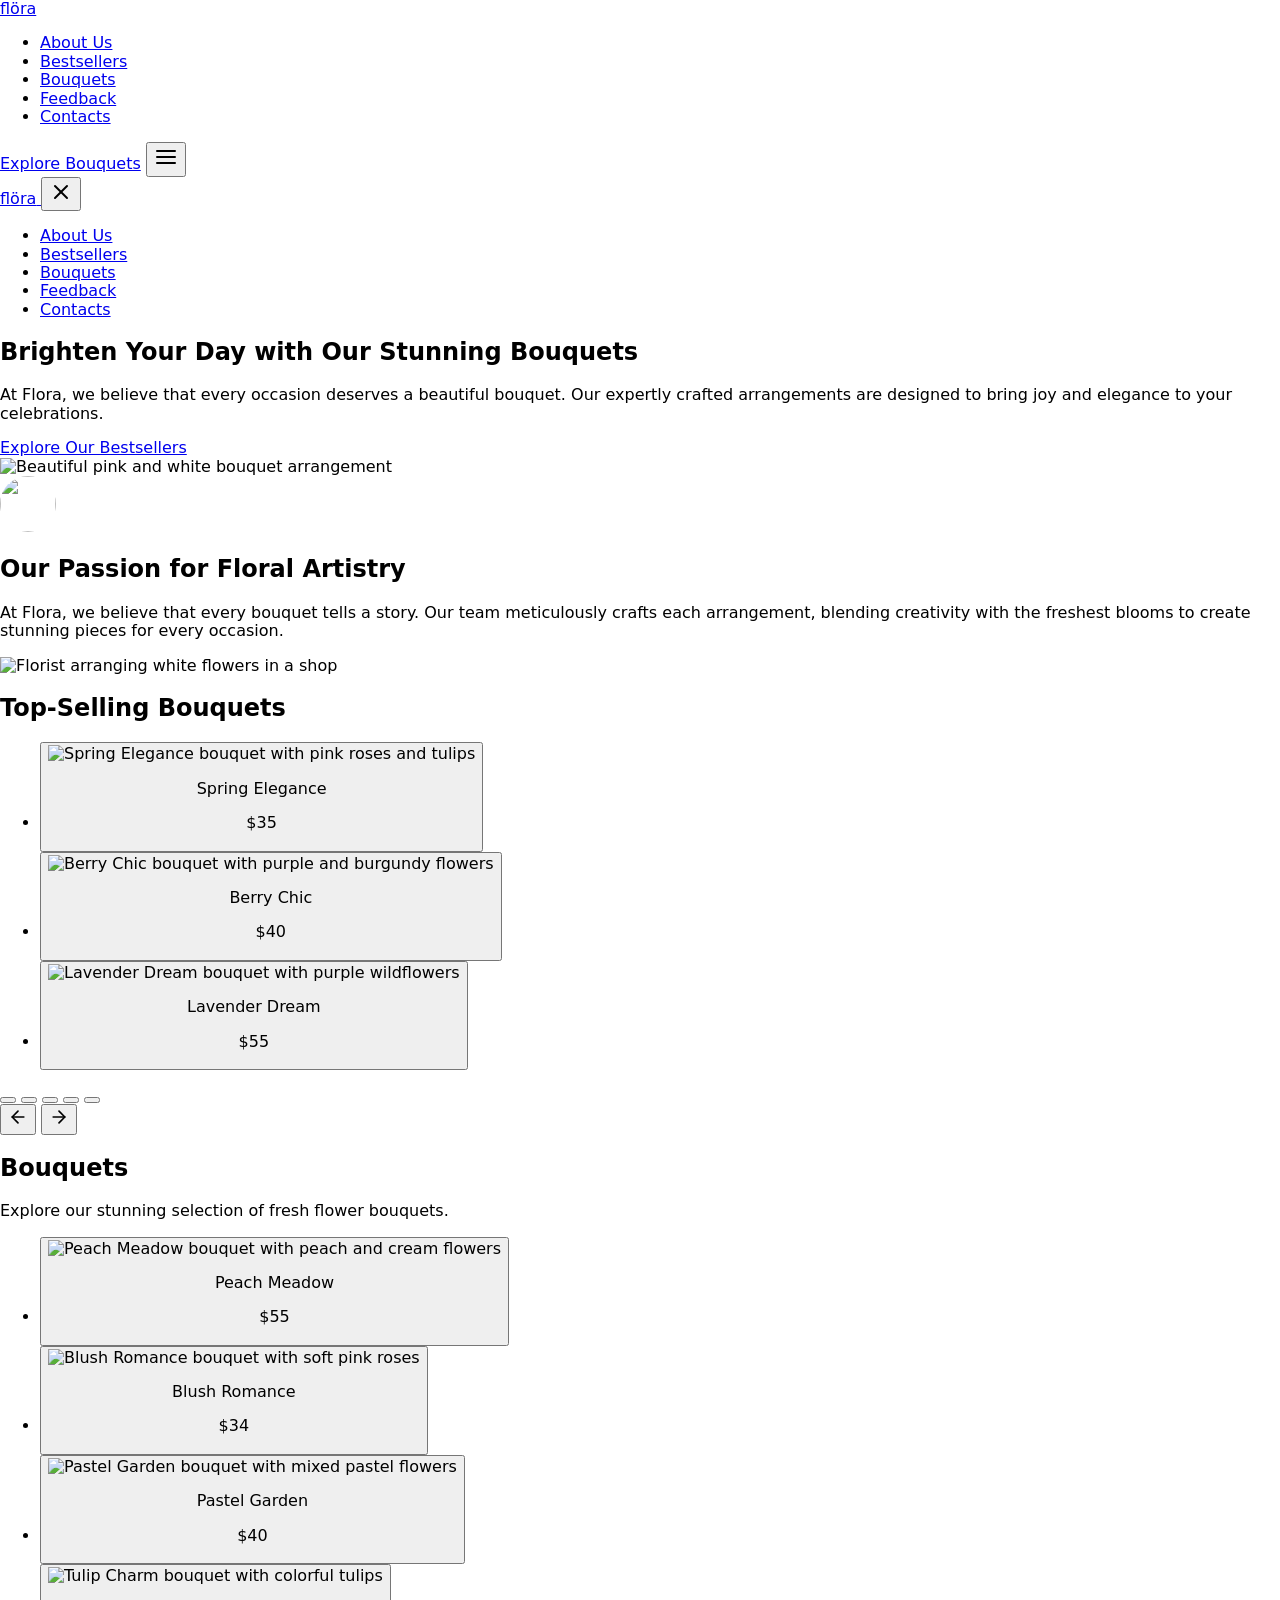
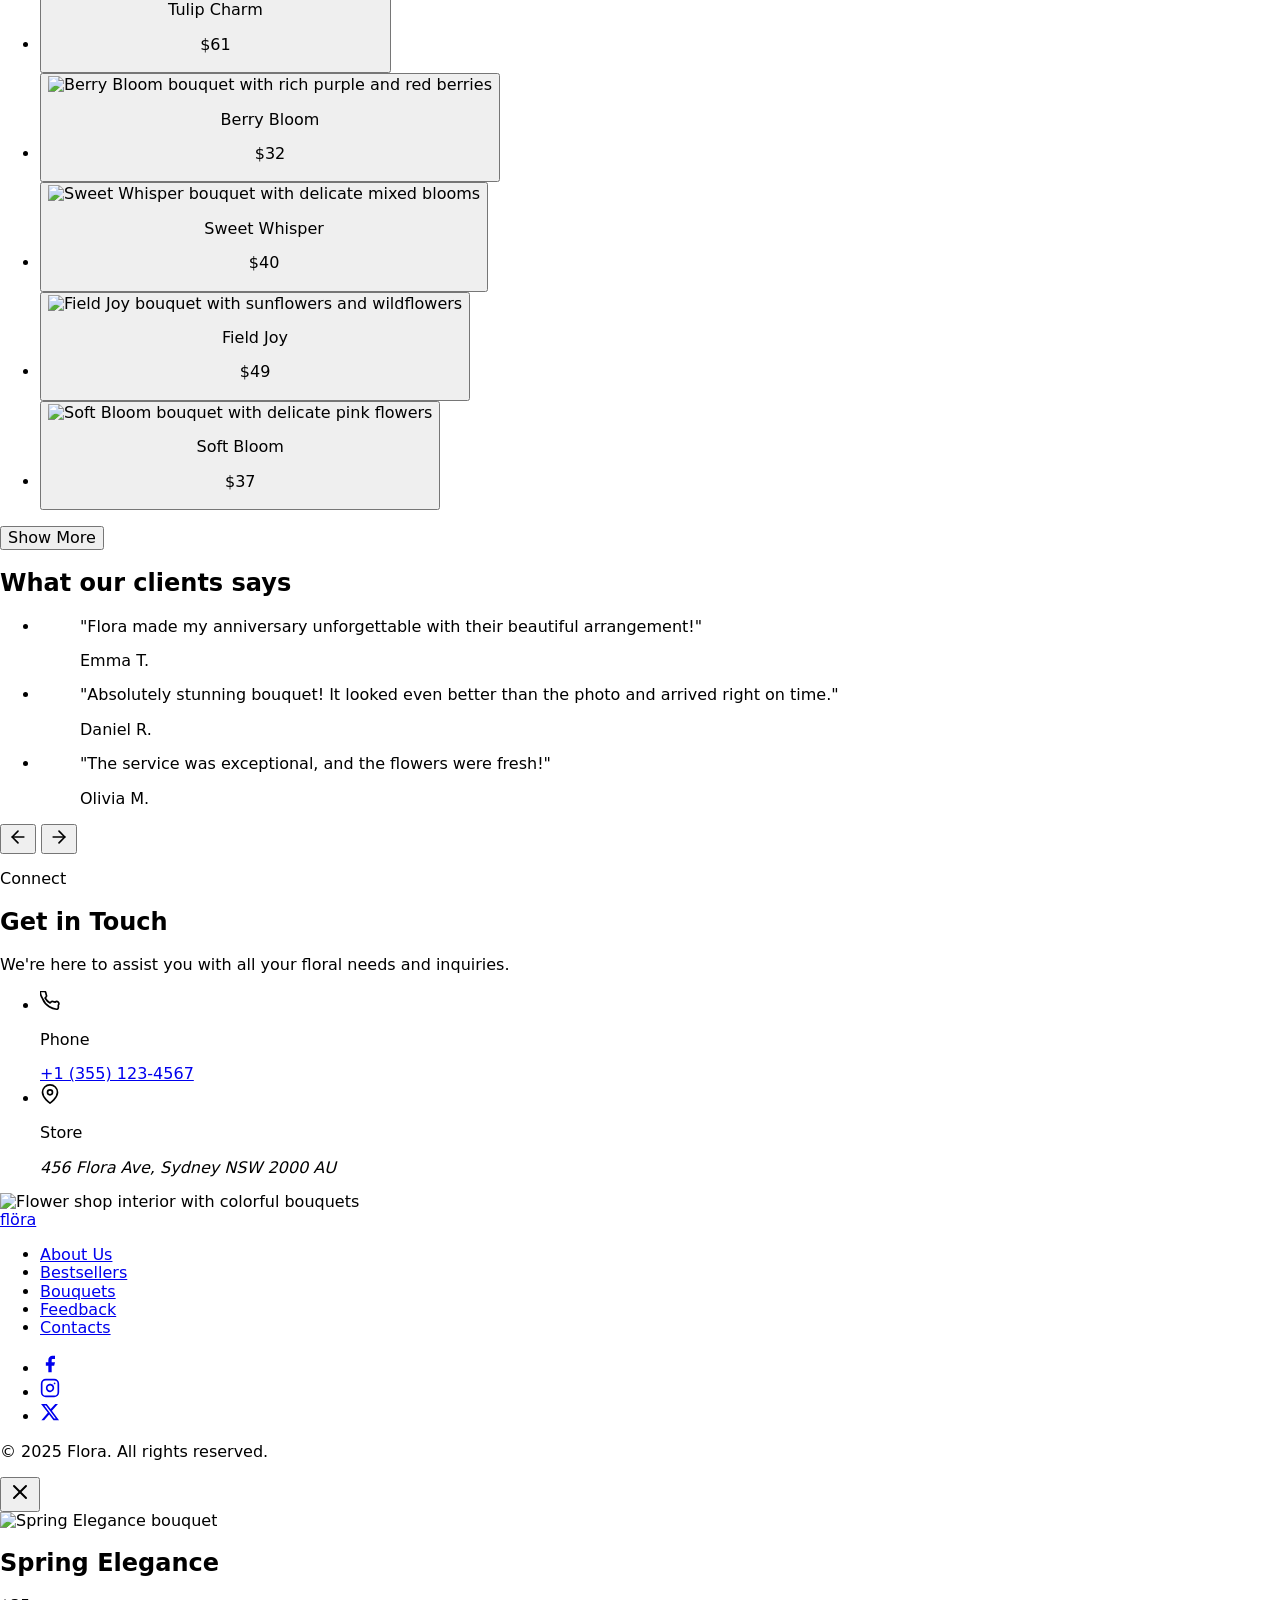
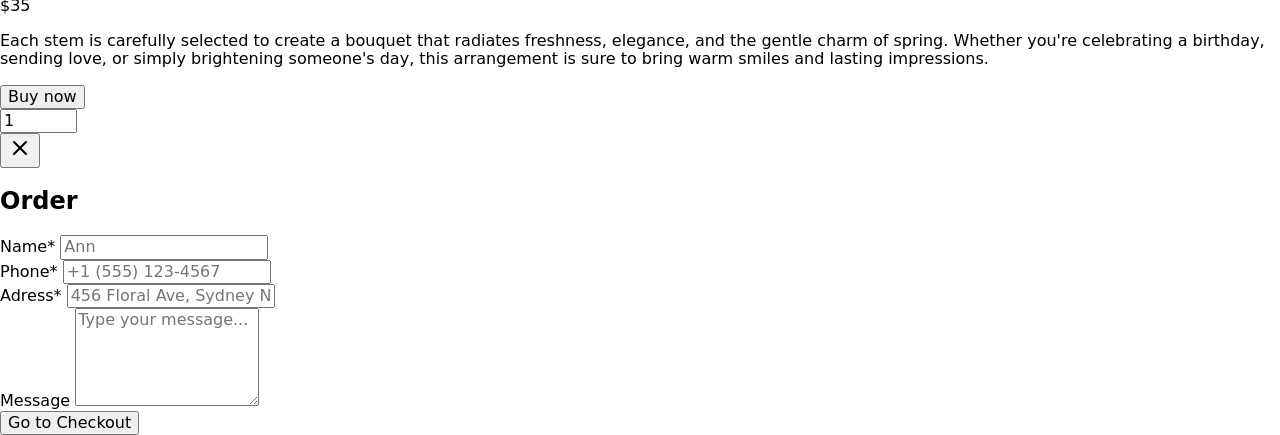
==== index.html @ c47c2435 "Add files via upload" ====
<!DOCTYPE html>
<html lang="en">
  <head>
    <meta charset="UTF-8" />
    <meta name="viewport" content="width=device-width, initial-scale=1.0" />
    <title>Flora — Stunning Bouquets</title>
    <meta name="description" content="At Flora, we believe that every occasion deserves a beautiful bouquet." />
    <link rel="icon" type="image/svg+xml" href="images/favicon.svg" />
    <link
      rel="stylesheet"
      href="https://cdnjs.cloudflare.com/ajax/libs/modern-normalize/2.0.0/modern-normalize.min.css"
    />
    <link
      href="https://fonts.googleapis.com/css2?family=Playfair+Display:ital,wght@0,400;0,600;0,700;1,400&family=Inter:wght@300;400;500;600&display=swap"
      rel="stylesheet"
    />
    <link rel="stylesheet" href="css/styles.css" />
  </head>
  <body>
    <!-- SVG Sprite -->
    <div style="display:none" aria-hidden="true">
      <svg xmlns="http://www.w3.org/2000/svg">
        <symbol id="icon-menu" viewBox="0 0 24 24" fill="none" stroke="currentColor" stroke-width="2" stroke-linecap="round">
          <line x1="3" y1="6" x2="21" y2="6"/><line x1="3" y1="12" x2="21" y2="12"/><line x1="3" y1="18" x2="21" y2="18"/>
        </symbol>
        <symbol id="icon-close" viewBox="0 0 24 24" fill="none" stroke="currentColor" stroke-width="2" stroke-linecap="round">
          <line x1="18" y1="6" x2="6" y2="18"/><line x1="6" y1="6" x2="18" y2="18"/>
        </symbol>
        <symbol id="icon-arrow-left" viewBox="0 0 24 24" fill="none" stroke="currentColor" stroke-width="2" stroke-linecap="round" stroke-linejoin="round">
          <line x1="19" y1="12" x2="5" y2="12"/><polyline points="12 19 5 12 12 5"/>
        </symbol>
        <symbol id="icon-arrow-right" viewBox="0 0 24 24" fill="none" stroke="currentColor" stroke-width="2" stroke-linecap="round" stroke-linejoin="round">
          <line x1="5" y1="12" x2="19" y2="12"/><polyline points="12 5 19 12 12 19"/>
        </symbol>
        <symbol id="icon-phone" viewBox="0 0 24 24" fill="none" stroke="currentColor" stroke-width="2" stroke-linecap="round" stroke-linejoin="round">
          <path d="M22 16.92v3a2 2 0 01-2.18 2 19.79 19.79 0 01-8.63-3.07A19.5 19.5 0 013.07 9.13a19.79 19.79 0 01-3.07-8.67A2 2 0 012 .5h3a2 2 0 012 1.72c.127.96.361 1.903.7 2.81a2 2 0 01-.45 2.11L6.09 8.41a16 16 0 006 6l1.27-1.27a2 2 0 012.11-.45c.907.339 1.85.573 2.81.7A2 2 0 0122 16.92z"/>
        </symbol>
        <symbol id="icon-location" viewBox="0 0 24 24" fill="none" stroke="currentColor" stroke-width="2" stroke-linecap="round" stroke-linejoin="round">
          <path d="M21 10c0 7-9 13-9 13S3 17 3 10a9 9 0 0118 0z"/><circle cx="12" cy="10" r="3"/>
        </symbol>
        <symbol id="icon-facebook" viewBox="0 0 24 24" fill="currentColor">
          <path d="M18 2h-3a5 5 0 00-5 5v3H7v4h3v8h4v-8h3l1-4h-4V7a1 1 0 011-1h3z"/>
        </symbol>
        <symbol id="icon-instagram" viewBox="0 0 24 24" fill="none" stroke="currentColor" stroke-width="2" stroke-linecap="round" stroke-linejoin="round">
          <rect x="2" y="2" width="20" height="20" rx="5" ry="5"/><path d="M16 11.37A4 4 0 1112.63 8 4 4 0 0116 11.37z"/><line x1="17.5" y1="6.5" x2="17.51" y2="6.5"/>
        </symbol>
        <symbol id="icon-x" viewBox="0 0 24 24" fill="currentColor">
          <path d="M18.244 2.25h3.308l-7.227 8.26 8.502 11.24H16.17l-5.214-6.817L4.99 21.75H1.68l7.73-8.835L1.254 2.25H8.08l4.713 6.231zm-1.161 17.52h1.833L7.084 4.126H5.117z"/>
        </symbol>
      </svg>
    </div>

    <!-- HEADER -->
    <header class="header">
      <div class="container header__inner">
        <a href="#" class="logo" aria-label="Flora — home">
          <span class="logo__text">fl<span class="logo__accent">ö</span>ra</span>
        </a>

        <nav class="nav" aria-label="Main navigation">
          <ul class="nav__list">
            <li><a href="#about" class="nav__link">About Us</a></li>
            <li><a href="#bestsellers" class="nav__link">Bestsellers</a></li>
            <li><a href="#bouquets" class="nav__link">Bouquets</a></li>
            <li><a href="#feedback" class="nav__link">Feedback</a></li>
            <li><a href="#contacts" class="nav__link">Contacts</a></li>
          </ul>
        </nav>

        <a href="#bouquets" class="btn btn--primary header__cta">Explore Bouquets</a>

        <button class="burger" type="button" aria-label="Open menu" aria-expanded="false" aria-controls="mobile-menu">
          <svg width="24" height="24" aria-hidden="true"><use href="#icon-menu"/></svg>
        </button>
      </div>
    </header>

    <!-- MOBILE MENU -->
    <div class="mobile-menu" id="mobile-menu" aria-hidden="true">
      <div class="mobile-menu__inner">
        <div class="mobile-menu__top">
          <a href="#" class="logo logo--dark" aria-label="Flora — home">
            <span class="logo__text">fl<span class="logo__accent">ö</span>ra</span>
          </a>
          <button class="mobile-menu__close" type="button" aria-label="Close menu">
            <svg width="24" height="24" aria-hidden="true"><use href="#icon-close"/></svg>
          </button>
        </div>
        <nav aria-label="Mobile navigation">
          <ul class="mobile-menu__list">
            <li><a href="#about" class="mobile-menu__link">About Us</a></li>
            <li><a href="#bestsellers" class="mobile-menu__link">Bestsellers</a></li>
            <li><a href="#bouquets" class="mobile-menu__link">Bouquets</a></li>
            <li><a href="#feedback" class="mobile-menu__link">Feedback</a></li>
            <li><a href="#contacts" class="mobile-menu__link">Contacts</a></li>
          </ul>
        </nav>
      </div>
    </div>
    <div class="mobile-menu__backdrop" aria-hidden="true"></div>

    <main>
      <!-- HERO SECTION -->
      <section class="hero" aria-label="Hero — Stunning Bouquets">
        <div class="container hero__inner">
          <div class="hero__content">
            <h1 class="hero__title">Brighten Your Day with Our Stunning Bouquets</h1>
            <p class="hero__desc">
              At Flora, we believe that every occasion deserves a beautiful bouquet. Our expertly
              crafted arrangements are designed to bring joy and elegance to your celebrations.
            </p>
            <a href="#bestsellers" class="btn btn--primary">Explore Our Bestsellers</a>
          </div>
          <div class="hero__image">
            <img
              src="https://images.unsplash.com/photo-1487530811015-780073d7a0c3?w=700&q=80"
              alt="Beautiful pink and white bouquet arrangement"
              width="600"
              height="560"
              loading="eager"
            />
          </div>
        </div>
      </section>

      <!-- ABOUT SECTION -->
      <section class="about section" id="about">
        <div class="container about__inner">
          <div class="about__text">
            <div class="about__icon" aria-hidden="true">
              <img src="https://images.unsplash.com/photo-1490750967868-88df5691166a?w=80&q=80" alt="" width="56" height="56" style="border-radius:50%;object-fit:cover;" />
            </div>
            <h2 class="about__title">Our Passion for Floral Artistry</h2>
            <p class="about__desc">
              At Flora, we believe that every bouquet tells a story. Our team meticulously crafts each
              arrangement, blending creativity with the freshest blooms to create stunning pieces for
              every occasion.
            </p>
          </div>
          <div class="about__image">
            <img
              src="https://images.unsplash.com/photo-1558618666-fcd25c85cd64?w=600&q=80"
              alt="Florist arranging white flowers in a shop"
              width="560"
              height="420"
              loading="lazy"
            />
          </div>
        </div>
      </section>

      <!-- BESTSELLERS / TOP-SELLING -->
      <section class="bestsellers section" id="bestsellers">
        <div class="container">
          <h2 class="section__title">Top-Selling Bouquets</h2>
          <div class="bestsellers__slider" role="region" aria-label="Top-selling bouquets slider">
            <ul class="bestsellers__list">
              <li class="bestsellers__item">
                <button class="card card--clickable" type="button" aria-label="View Spring Elegance details">
                  <div class="card__img-wrap">
                    <img
                      src="https://images.unsplash.com/photo-1562690868-60bbe7293e94?w=400&q=80"
                      alt="Spring Elegance bouquet with pink roses and tulips"
                      width="400"
                      height="320"
                      loading="lazy"
                    />
                  </div>
                  <div class="card__info">
                    <p class="card__name">Spring Elegance</p>
                    <p class="card__price">$35</p>
                  </div>
                </button>
              </li>
              <li class="bestsellers__item">
                <button class="card card--clickable" type="button" aria-label="View Berry Chic details">
                  <div class="card__img-wrap">
                    <img
                      src="https://images.unsplash.com/photo-1519378058457-4c29a0a2efac?w=400&q=80"
                      alt="Berry Chic bouquet with purple and burgundy flowers"
                      width="400"
                      height="320"
                      loading="lazy"
                    />
                  </div>
                  <div class="card__info">
                    <p class="card__name">Berry Chic</p>
                    <p class="card__price">$40</p>
                  </div>
                </button>
              </li>
              <li class="bestsellers__item">
                <button class="card card--clickable" type="button" aria-label="View Lavender Dream details">
                  <div class="card__img-wrap">
                    <img
                      src="https://images.unsplash.com/photo-1445838970582-c48b04cbba9a?w=400&q=80"
                      alt="Lavender Dream bouquet with purple wildflowers"
                      width="400"
                      height="320"
                      loading="lazy"
                    />
                  </div>
                  <div class="card__info">
                    <p class="card__name">Lavender Dream</p>
                    <p class="card__price">$55</p>
                  </div>
                </button>
              </li>
            </ul>
            <div class="slider__dots" aria-label="Slider pagination">
              <button class="slider__dot slider__dot--active" type="button" aria-label="Slide 1"></button>
              <button class="slider__dot" type="button" aria-label="Slide 2"></button>
              <button class="slider__dot" type="button" aria-label="Slide 3"></button>
              <button class="slider__dot" type="button" aria-label="Slide 4"></button>
              <button class="slider__dot" type="button" aria-label="Slide 5"></button>
            </div>
            <div class="slider__arrows">
              <button class="slider__btn" type="button" aria-label="Previous slide">
                <svg width="20" height="20" aria-hidden="true"><use href="#icon-arrow-left"/></svg>
              </button>
              <button class="slider__btn" type="button" aria-label="Next slide">
                <svg width="20" height="20" aria-hidden="true"><use href="#icon-arrow-right"/></svg>
              </button>
            </div>
          </div>
        </div>
      </section>

      <!-- BOUQUETS SECTION -->
      <section class="bouquets section" id="bouquets">
        <div class="container">
          <h2 class="section__title">Bouquets</h2>
          <p class="section__subtitle">Explore our stunning selection of fresh flower bouquets.</p>
          <ul class="bouquets__grid">
            <li>
              <button class="card card--clickable" type="button" aria-label="View Peach Meadow details">
                <div class="card__img-wrap">
                  <img src="https://images.unsplash.com/photo-1496062031456-07b8f162a322?w=400&q=80" alt="Peach Meadow bouquet with peach and cream flowers" width="400" height="300" loading="lazy"/>
                </div>
                <div class="card__info">
                  <p class="card__name">Peach Meadow</p>
                  <p class="card__price">$55</p>
                </div>
              </button>
            </li>
            <li>
              <button class="card card--clickable" type="button" aria-label="View Blush Romance details">
                <div class="card__img-wrap">
                  <img src="https://images.unsplash.com/photo-1490750967868-88df5691166a?w=400&q=80" alt="Blush Romance bouquet with soft pink roses" width="400" height="300" loading="lazy"/>
                </div>
                <div class="card__info">
                  <p class="card__name">Blush Romance</p>
                  <p class="card__price">$34</p>
                </div>
              </button>
            </li>
            <li>
              <button class="card card--clickable" type="button" aria-label="View Pastel Garden details">
                <div class="card__img-wrap">
                  <img src="https://images.unsplash.com/photo-1525310072745-f49212b5ac6d?w=400&q=80" alt="Pastel Garden bouquet with mixed pastel flowers" width="400" height="300" loading="lazy"/>
                </div>
                <div class="card__info">
                  <p class="card__name">Pastel Garden</p>
                  <p class="card__price">$40</p>
                </div>
              </button>
            </li>
            <li>
              <button class="card card--clickable" type="button" aria-label="View Tulip Charm details">
                <div class="card__img-wrap">
                  <img src="https://images.unsplash.com/photo-1462275646964-a0e3386b89fa?w=400&q=80" alt="Tulip Charm bouquet with colorful tulips" width="400" height="300" loading="lazy"/>
                </div>
                <div class="card__info">
                  <p class="card__name">Tulip Charm</p>
                  <p class="card__price">$61</p>
                </div>
              </button>
            </li>
            <li>
              <button class="card card--clickable" type="button" aria-label="View Berry Bloom details">
                <div class="card__img-wrap">
                  <img src="https://images.unsplash.com/photo-1487530811015-780073d7a0c3?w=400&q=80" alt="Berry Bloom bouquet with rich purple and red berries" width="400" height="300" loading="lazy"/>
                </div>
                <div class="card__info">
                  <p class="card__name">Berry Bloom</p>
                  <p class="card__price">$32</p>
                </div>
              </button>
            </li>
            <li>
              <button class="card card--clickable" type="button" aria-label="View Sweet Whisper details">
                <div class="card__img-wrap">
                  <img src="https://images.unsplash.com/photo-1519378058457-4c29a0a2efac?w=400&q=80" alt="Sweet Whisper bouquet with delicate mixed blooms" width="400" height="300" loading="lazy"/>
                </div>
                <div class="card__info">
                  <p class="card__name">Sweet Whisper</p>
                  <p class="card__price">$40</p>
                </div>
              </button>
            </li>
            <li>
              <button class="card card--clickable" type="button" aria-label="View Field Joy details">
                <div class="card__img-wrap">
                  <img src="https://images.unsplash.com/photo-1463077828941-14c3d7ba1e66?w=400&q=80" alt="Field Joy bouquet with sunflowers and wildflowers" width="400" height="300" loading="lazy"/>
                </div>
                <div class="card__info">
                  <p class="card__name">Field Joy</p>
                  <p class="card__price">$49</p>
                </div>
              </button>
            </li>
            <li>
              <button class="card card--clickable" type="button" aria-label="View Soft Bloom details">
                <div class="card__img-wrap">
                  <img src="https://images.unsplash.com/photo-1562690868-60bbe7293e94?w=400&q=80" alt="Soft Bloom bouquet with delicate pink flowers" width="400" height="300" loading="lazy"/>
                </div>
                <div class="card__info">
                  <p class="card__name">Soft Bloom</p>
                  <p class="card__price">$37</p>
                </div>
              </button>
            </li>
          </ul>
          <div class="bouquets__more">
            <button class="btn btn--primary" type="button">Show More</button>
          </div>
        </div>
      </section>

      <!-- FEEDBACK SECTION -->
      <section class="feedback section" id="feedback">
        <div class="container">
          <h2 class="section__title">What our clients says</h2>
          <div class="feedback__slider" role="region" aria-label="Client testimonials">
            <ul class="feedback__list">
              <li class="feedback__item">
                <blockquote class="testimonial">
                  <p class="testimonial__text">"Flora made my anniversary unforgettable with their beautiful arrangement!"</p>
                  <footer class="testimonial__author">Emma T.</footer>
                </blockquote>
              </li>
              <li class="feedback__item">
                <blockquote class="testimonial">
                  <p class="testimonial__text">"Absolutely stunning bouquet! It looked even better than the photo and arrived right on time."</p>
                  <footer class="testimonial__author">Daniel R.</footer>
                </blockquote>
              </li>
              <li class="feedback__item">
                <blockquote class="testimonial">
                  <p class="testimonial__text">"The service was exceptional, and the flowers were fresh!"</p>
                  <footer class="testimonial__author">Olivia M.</footer>
                </blockquote>
              </li>
            </ul>
            <div class="feedback__arrows">
              <button class="slider__btn" type="button" aria-label="Previous review">
                <svg width="20" height="20" aria-hidden="true"><use href="#icon-arrow-left"/></svg>
              </button>
              <button class="slider__btn" type="button" aria-label="Next review">
                <svg width="20" height="20" aria-hidden="true"><use href="#icon-arrow-right"/></svg>
              </button>
            </div>
          </div>
        </div>
      </section>

      <!-- CONTACTS SECTION -->
      <section class="contacts section" id="contacts">
        <div class="container contacts__inner">
          <div class="contacts__text">
            <p class="contacts__label">Connect</p>
            <h2 class="contacts__title">Get in Touch</h2>
            <p class="contacts__desc">We're here to assist you with all your floral needs and inquiries.</p>
          </div>
          <ul class="contacts__details">
            <li class="contacts__item">
              <svg class="contacts__icon" width="20" height="20" aria-hidden="true"><use href="#icon-phone"/></svg>
              <div>
                <p class="contacts__detail-label">Phone</p>
                <a href="tel:+13551234567" class="contacts__link">+1 (355) 123-4567</a>
              </div>
            </li>
            <li class="contacts__item">
              <svg class="contacts__icon" width="20" height="20" aria-hidden="true"><use href="#icon-location"/></svg>
              <div>
                <p class="contacts__detail-label">Store</p>
                <address class="contacts__address">456 Flora Ave, Sydney NSW 2000 AU</address>
              </div>
            </li>
          </ul>
        </div>
        <div class="contacts__map">
          <img
            src="https://images.unsplash.com/photo-1561181286-d3fee7d55364?w=1400&q=70"
            alt="Flower shop interior with colorful bouquets"
            width="1336"
            height="400"
            loading="lazy"
          />
        </div>
      </section>
    </main>

    <!-- FOOTER -->
    <footer class="footer">
      <div class="container footer__inner">
        <a href="#" class="logo logo--light" aria-label="Flora — home">
          <span class="logo__text logo__text--lg">fl<span class="logo__accent">ö</span>ra</span>
        </a>
        <nav aria-label="Footer navigation">
          <ul class="footer__nav">
            <li><a href="#about" class="footer__link">About Us</a></li>
            <li><a href="#bestsellers" class="footer__link">Bestsellers</a></li>
            <li><a href="#bouquets" class="footer__link">Bouquets</a></li>
            <li><a href="#feedback" class="footer__link">Feedback</a></li>
            <li><a href="#contacts" class="footer__link">Contacts</a></li>
          </ul>
        </nav>
        <ul class="footer__socials">
          <li>
            <a href="#" class="footer__social" aria-label="Facebook">
              <svg width="20" height="20" aria-hidden="true"><use href="#icon-facebook"/></svg>
            </a>
          </li>
          <li>
            <a href="#" class="footer__social" aria-label="Instagram">
              <svg width="20" height="20" aria-hidden="true"><use href="#icon-instagram"/></svg>
            </a>
          </li>
          <li>
            <a href="#" class="footer__social" aria-label="X (Twitter)">
              <svg width="20" height="20" aria-hidden="true"><use href="#icon-x"/></svg>
            </a>
          </li>
        </ul>
      </div>
      <div class="footer__bottom">
        <div class="container">
          <p class="footer__copy">© 2025 Flora. All rights reserved.</p>
        </div>
      </div>
    </footer>

    <!-- PRODUCT MODAL -->
    <div class="modal" id="modal-product" role="dialog" aria-modal="true" aria-labelledby="modal-product-title" aria-hidden="true">
      <div class="modal__overlay modal__close-trigger"></div>
      <div class="modal__box">
        <button class="modal__close modal__close-trigger" type="button" aria-label="Close">
          <svg width="24" height="24" aria-hidden="true"><use href="#icon-close"/></svg>
        </button>
        <div class="modal__product">
          <div class="modal__product-img">
            <img
              src="https://images.unsplash.com/photo-1562690868-60bbe7293e94?w=600&q=80"
              alt="Spring Elegance bouquet"
              width="500"
              height="560"
              id="modal-product-img"
            />
          </div>
          <div class="modal__product-info">
            <h2 class="modal__product-name" id="modal-product-title">Spring Elegance</h2>
            <p class="modal__product-price">$35</p>
            <p class="modal__product-desc">
              Each stem is carefully selected to create a bouquet that radiates freshness, elegance,
              and the gentle charm of spring. Whether you're celebrating a birthday, sending love, or
              simply brightening someone's day, this arrangement is sure to bring warm smiles and
              lasting impressions.
            </p>
            <div class="modal__product-actions">
              <button class="btn btn--primary btn--buy" type="button" id="btn-buy-now">Buy now</button>
              <div class="modal__qty">
                <input type="number" value="1" min="1" max="99" class="modal__qty-input" aria-label="Quantity" />
              </div>
            </div>
          </div>
        </div>
      </div>
    </div>

    <!-- ORDER MODAL -->
    <div class="modal" id="modal-order" role="dialog" aria-modal="true" aria-labelledby="modal-order-title" aria-hidden="true">
      <div class="modal__overlay modal__close-trigger"></div>
      <div class="modal__box modal__box--order">
        <button class="modal__close modal__close-trigger" type="button" aria-label="Close">
          <svg width="24" height="24" aria-hidden="true"><use href="#icon-close"/></svg>
        </button>
        <h2 class="modal__order-title" id="modal-order-title">Order</h2>
        <div class="modal__order-form">
          <div class="form-group">
            <label for="order-name" class="form-label">Name*</label>
            <input type="text" id="order-name" class="form-input" placeholder="Ann" required />
          </div>
          <div class="form-group">
            <label for="order-phone" class="form-label">Phone*</label>
            <input type="tel" id="order-phone" class="form-input" placeholder="+1 (555) 123-4567" required />
          </div>
          <div class="form-group">
            <label for="order-address" class="form-label">Adress*</label>
            <input type="text" id="order-address" class="form-input" placeholder="456 Floral Ave, Sydney NSW 2000 AU" required />
          </div>
          <div class="form-group">
            <label for="order-message" class="form-label">Message</label>
            <textarea id="order-message" class="form-textarea" placeholder="Type your message..." rows="5"></textarea>
          </div>
          <div class="form-submit">
            <button type="button" class="btn btn--primary btn--checkout">Go to Checkout</button>
          </div>
        </div>
      </div>
    </div>

    <script>
      // Mobile menu
      const burger = document.querySelector('.burger');
      const mobileMenu = document.getElementById('mobile-menu');
      const mobileClose = document.querySelector('.mobile-menu__close');
      const mobileBackdrop = document.querySelector('.mobile-menu__backdrop');
      const mobileLinks = document.querySelectorAll('.mobile-menu__link');

      function openMenu() {
        mobileMenu.classList.add('is-open');
        mobileMenu.setAttribute('aria-hidden', 'false');
        burger.setAttribute('aria-expanded', 'true');
        document.body.style.overflow = 'hidden';
      }
      function closeMenu() {
        mobileMenu.classList.remove('is-open');
        mobileMenu.setAttribute('aria-hidden', 'true');
        burger.setAttribute('aria-expanded', 'false');
        document.body.style.overflow = '';
      }

      burger.addEventListener('click', openMenu);
      mobileClose.addEventListener('click', closeMenu);
      mobileBackdrop.addEventListener('click', closeMenu);
      mobileLinks.forEach(link => link.addEventListener('click', closeMenu));

      // Modals
      const modalProduct = document.getElementById('modal-product');
      const modalOrder = document.getElementById('modal-order');

      function openModal(modal) {
        modal.classList.add('is-open');
        modal.setAttribute('aria-hidden', 'false');
        document.body.style.overflow = 'hidden';
      }
      function closeModal(modal) {
        modal.classList.remove('is-open');
        modal.setAttribute('aria-hidden', 'true');
        document.body.style.overflow = '';
      }

      document.querySelectorAll('.card--clickable').forEach(card => {
        card.addEventListener('click', () => openModal(modalProduct));
      });

      document.getElementById('btn-buy-now').addEventListener('click', () => {
        closeModal(modalProduct);
        openModal(modalOrder);
      });

      document.querySelectorAll('.modal__close-trigger').forEach(el => {
        el.addEventListener('click', function () {
          const modal = this.closest('.modal');
          if (modal) closeModal(modal);
        });
      });

      document.addEventListener('keydown', e => {
        if (e.key === 'Escape') {
          if (modalProduct.classList.contains('is-open')) closeModal(modalProduct);
          if (modalOrder.classList.contains('is-open')) closeModal(modalOrder);
          closeMenu();
        }
      });
    </script>
  </body>
</html>
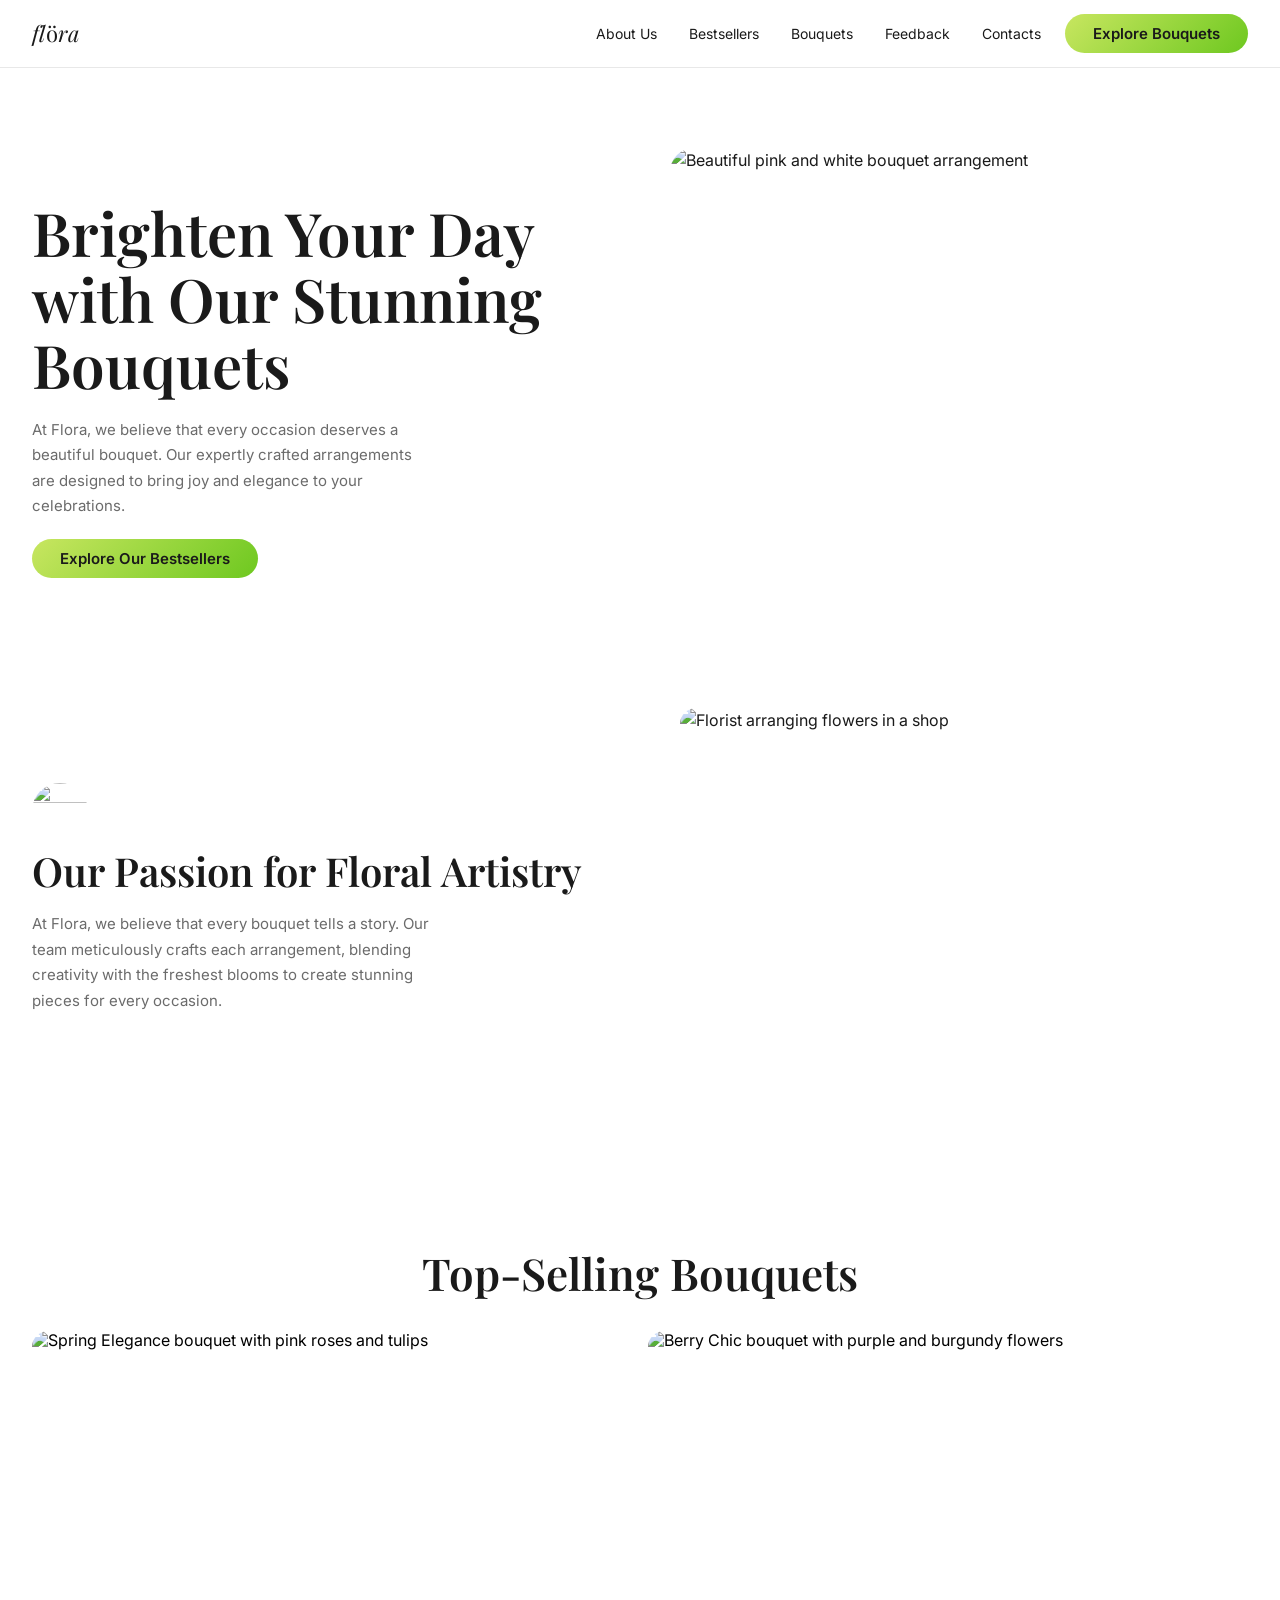
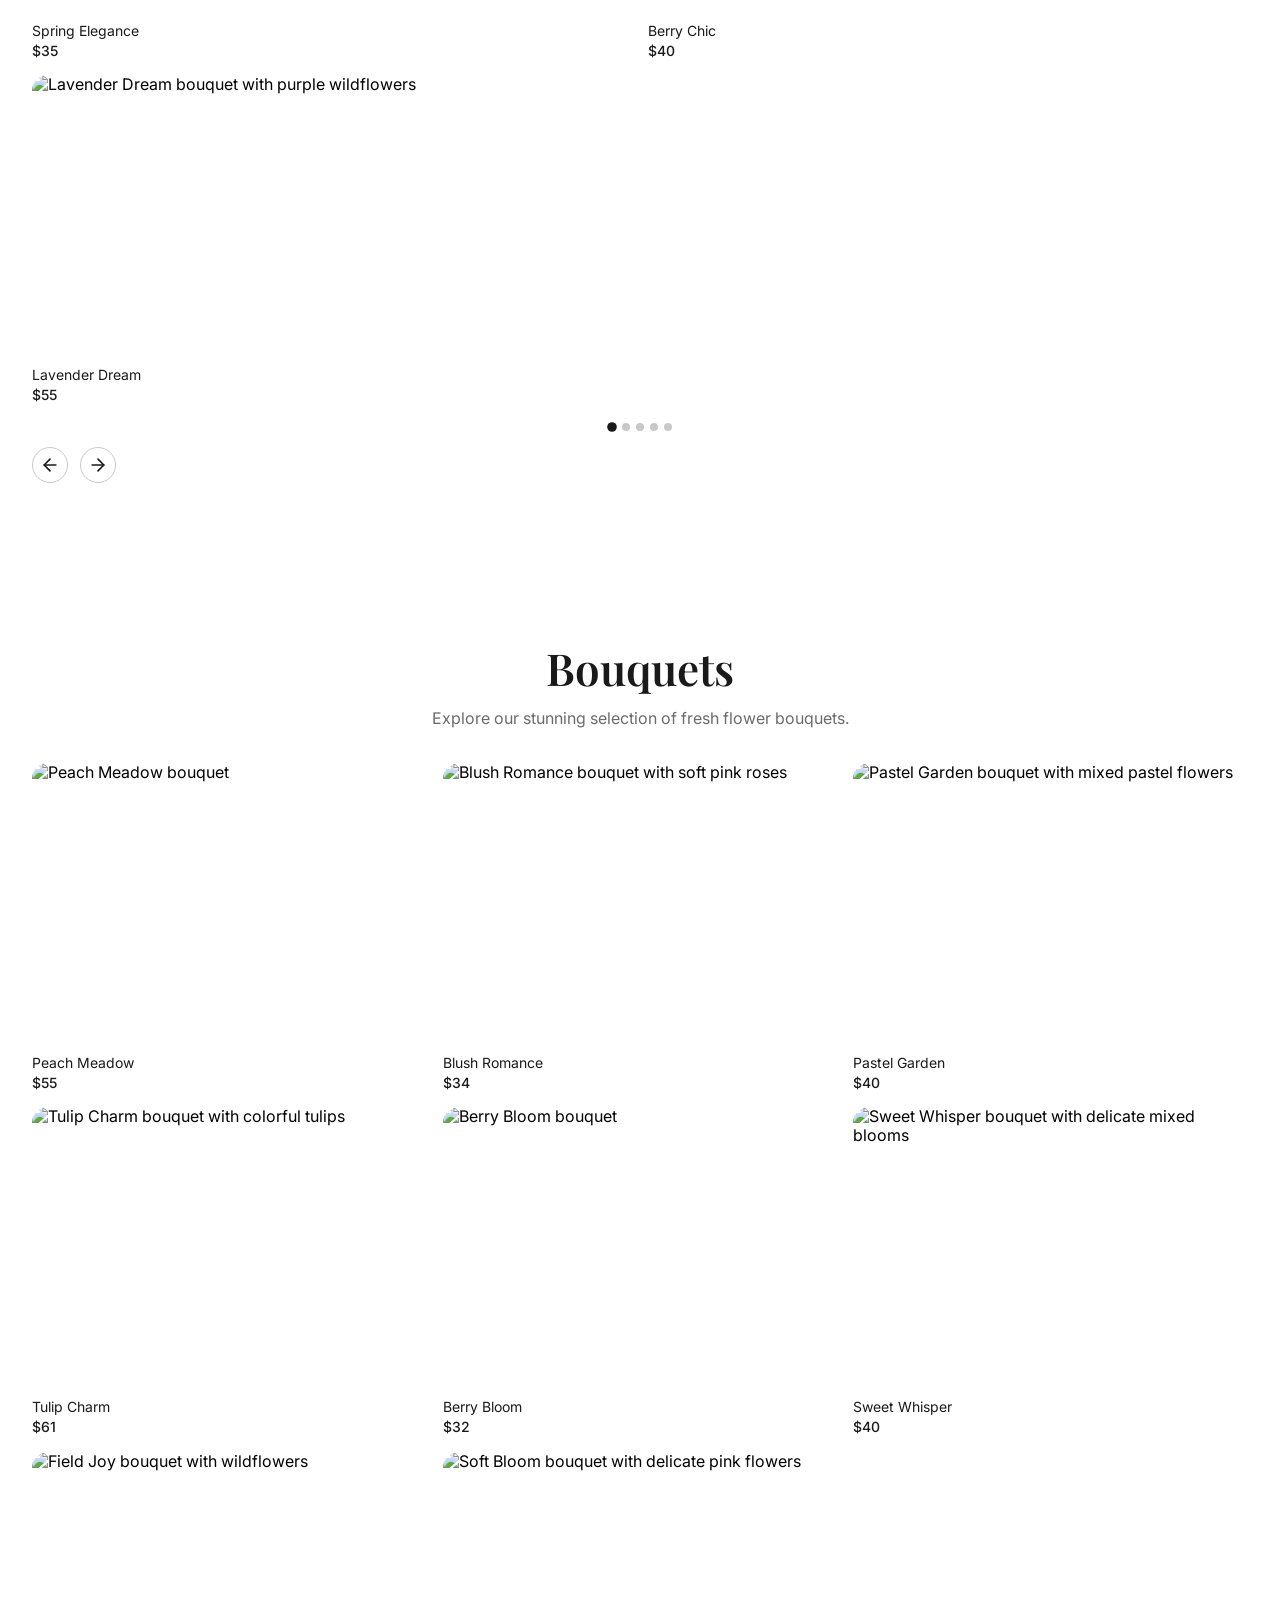
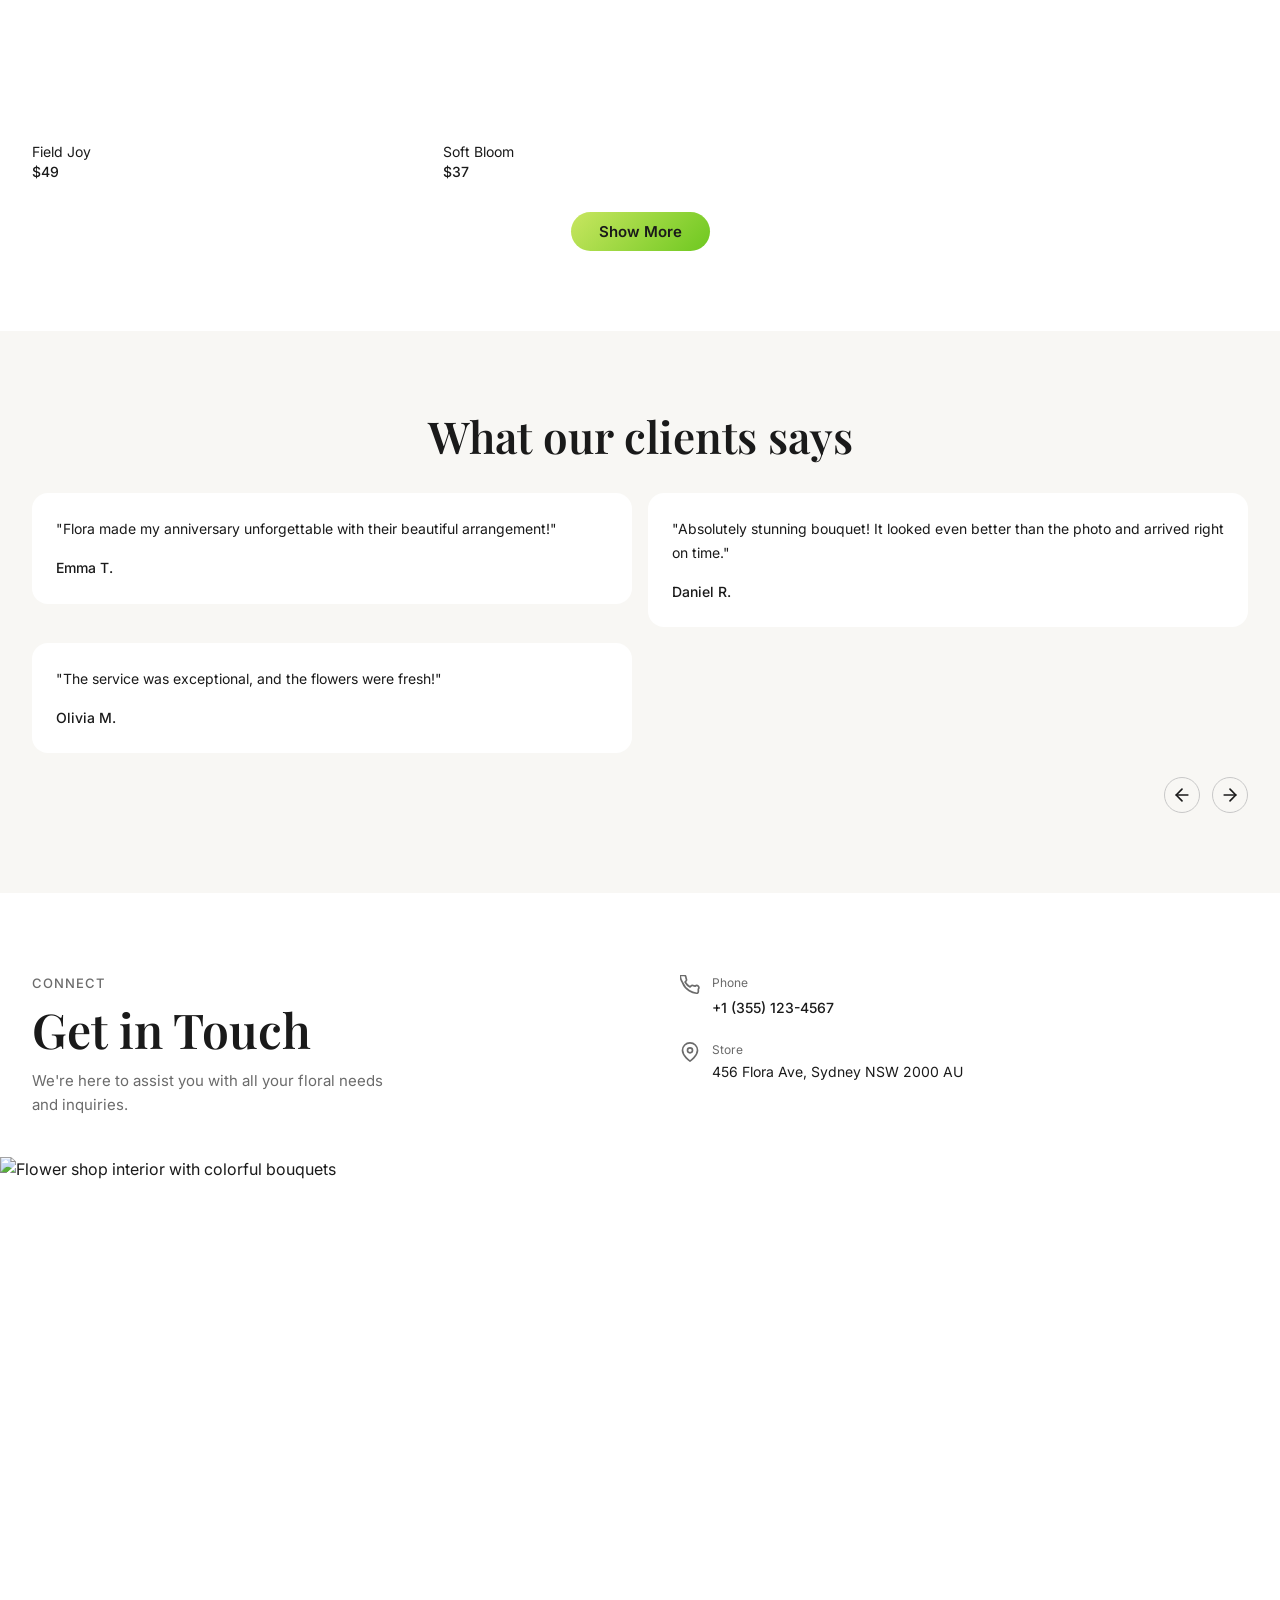
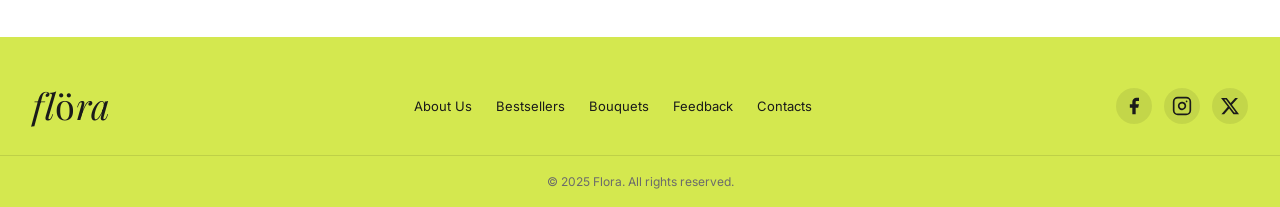
==== commit 6bb3e4ed: "Add files via upload" ====
--- a/index.html
+++ b/index.html
@@ -6,14 +6,8 @@
     <title>Flora — Stunning Bouquets</title>
     <meta name="description" content="At Flora, we believe that every occasion deserves a beautiful bouquet." />
     <link rel="icon" type="image/svg+xml" href="images/favicon.svg" />
-    <link
-      rel="stylesheet"
-      href="https://cdnjs.cloudflare.com/ajax/libs/modern-normalize/2.0.0/modern-normalize.min.css"
-    />
-    <link
-      href="https://fonts.googleapis.com/css2?family=Playfair+Display:ital,wght@0,400;0,600;0,700;1,400&family=Inter:wght@300;400;500;600&display=swap"
-      rel="stylesheet"
-    />
+    <link rel="stylesheet" href="https://cdnjs.cloudflare.com/ajax/libs/modern-normalize/2.0.0/modern-normalize.min.css" />
+    <link href="https://fonts.googleapis.com/css2?family=Playfair+Display:ital,wght@0,400;0,600;0,700;1,400&family=Inter:wght@300;400;500;600&display=swap" rel="stylesheet" />
     <link rel="stylesheet" href="css/styles.css" />
   </head>
   <body>
@@ -56,7 +50,6 @@
         <a href="#" class="logo" aria-label="Flora — home">
           <span class="logo__text">fl<span class="logo__accent">ö</span>ra</span>
         </a>
-
         <nav class="nav" aria-label="Main navigation">
           <ul class="nav__list">
             <li><a href="#about" class="nav__link">About Us</a></li>
@@ -66,9 +59,7 @@
             <li><a href="#contacts" class="nav__link">Contacts</a></li>
           </ul>
         </nav>
-
         <a href="#bouquets" class="btn btn--primary header__cta">Explore Bouquets</a>
-
         <button class="burger" type="button" aria-label="Open menu" aria-expanded="false" aria-controls="mobile-menu">
           <svg width="24" height="24" aria-hidden="true"><use href="#icon-menu"/></svg>
         </button>
@@ -79,7 +70,7 @@
     <div class="mobile-menu" id="mobile-menu" aria-hidden="true">
       <div class="mobile-menu__inner">
         <div class="mobile-menu__top">
-          <a href="#" class="logo logo--dark" aria-label="Flora — home">
+          <a href="#" class="logo" aria-label="Flora — home">
             <span class="logo__text">fl<span class="logo__accent">ö</span>ra</span>
           </a>
           <button class="mobile-menu__close" type="button" aria-label="Close menu">
@@ -100,56 +91,37 @@
     <div class="mobile-menu__backdrop" aria-hidden="true"></div>
 
     <main>
-      <!-- HERO SECTION -->
-      <section class="hero" aria-label="Hero — Stunning Bouquets">
+      <!-- HERO -->
+      <section class="hero" aria-label="Hero">
         <div class="container hero__inner">
           <div class="hero__content">
             <h1 class="hero__title">Brighten Your Day with Our Stunning Bouquets</h1>
-            <p class="hero__desc">
-              At Flora, we believe that every occasion deserves a beautiful bouquet. Our expertly
-              crafted arrangements are designed to bring joy and elegance to your celebrations.
-            </p>
+            <p class="hero__desc">At Flora, we believe that every occasion deserves a beautiful bouquet. Our expertly crafted arrangements are designed to bring joy and elegance to your celebrations.</p>
             <a href="#bestsellers" class="btn btn--primary">Explore Our Bestsellers</a>
           </div>
           <div class="hero__image">
-            <img
-              src="https://images.unsplash.com/photo-1487530811015-780073d7a0c3?w=700&q=80"
-              alt="Beautiful pink and white bouquet arrangement"
-              width="600"
-              height="560"
-              loading="eager"
-            />
-          </div>
-        </div>
-      </section>
-
-      <!-- ABOUT SECTION -->
+            <img src="https://images.unsplash.com/photo-1508610048659-a06b669e3321?w=700&q=80" alt="Beautiful pink and white bouquet arrangement" width="600" height="560" loading="eager" />
+          </div>
+        </div>
+      </section>
+
+      <!-- ABOUT -->
       <section class="about section" id="about">
         <div class="container about__inner">
           <div class="about__text">
             <div class="about__icon" aria-hidden="true">
-              <img src="https://images.unsplash.com/photo-1490750967868-88df5691166a?w=80&q=80" alt="" width="56" height="56" style="border-radius:50%;object-fit:cover;" />
+              <img src="https://images.unsplash.com/photo-1416879595882-3373a0480b5b?w=80&q=80" alt="" width="56" height="56" style="border-radius:50%;object-fit:cover;" />
             </div>
             <h2 class="about__title">Our Passion for Floral Artistry</h2>
-            <p class="about__desc">
-              At Flora, we believe that every bouquet tells a story. Our team meticulously crafts each
-              arrangement, blending creativity with the freshest blooms to create stunning pieces for
-              every occasion.
-            </p>
+            <p class="about__desc">At Flora, we believe that every bouquet tells a story. Our team meticulously crafts each arrangement, blending creativity with the freshest blooms to create stunning pieces for every occasion.</p>
           </div>
           <div class="about__image">
-            <img
-              src="https://images.unsplash.com/photo-1558618666-fcd25c85cd64?w=600&q=80"
-              alt="Florist arranging white flowers in a shop"
-              width="560"
-              height="420"
-              loading="lazy"
-            />
-          </div>
-        </div>
-      </section>
-
-      <!-- BESTSELLERS / TOP-SELLING -->
+            <img src="https://images.unsplash.com/photo-1457530378978-8bac673b8062?w=600&q=80" alt="Florist arranging flowers in a shop" width="560" height="420" loading="lazy" />
+          </div>
+        </div>
+      </section>
+
+      <!-- BESTSELLERS -->
       <section class="bestsellers section" id="bestsellers">
         <div class="container">
           <h2 class="section__title">Top-Selling Bouquets</h2>
@@ -158,52 +130,25 @@
               <li class="bestsellers__item">
                 <button class="card card--clickable" type="button" aria-label="View Spring Elegance details">
                   <div class="card__img-wrap">
-                    <img
-                      src="https://images.unsplash.com/photo-1562690868-60bbe7293e94?w=400&q=80"
-                      alt="Spring Elegance bouquet with pink roses and tulips"
-                      width="400"
-                      height="320"
-                      loading="lazy"
-                    />
+                    <img src="https://images.unsplash.com/photo-1508610048659-a06b669e3321?w=400&q=80" alt="Spring Elegance bouquet with pink roses and tulips" width="400" height="320" loading="lazy" />
                   </div>
-                  <div class="card__info">
-                    <p class="card__name">Spring Elegance</p>
-                    <p class="card__price">$35</p>
-                  </div>
+                  <div class="card__info"><p class="card__name">Spring Elegance</p><p class="card__price">$35</p></div>
                 </button>
               </li>
               <li class="bestsellers__item">
                 <button class="card card--clickable" type="button" aria-label="View Berry Chic details">
                   <div class="card__img-wrap">
-                    <img
-                      src="https://images.unsplash.com/photo-1519378058457-4c29a0a2efac?w=400&q=80"
-                      alt="Berry Chic bouquet with purple and burgundy flowers"
-                      width="400"
-                      height="320"
-                      loading="lazy"
-                    />
+                    <img src="https://images.unsplash.com/photo-1526047932273-341f2a7631f9?w=400&q=80" alt="Berry Chic bouquet with purple and burgundy flowers" width="400" height="320" loading="lazy" />
                   </div>
-                  <div class="card__info">
-                    <p class="card__name">Berry Chic</p>
-                    <p class="card__price">$40</p>
-                  </div>
+                  <div class="card__info"><p class="card__name">Berry Chic</p><p class="card__price">$40</p></div>
                 </button>
               </li>
               <li class="bestsellers__item">
                 <button class="card card--clickable" type="button" aria-label="View Lavender Dream details">
                   <div class="card__img-wrap">
-                    <img
-                      src="https://images.unsplash.com/photo-1445838970582-c48b04cbba9a?w=400&q=80"
-                      alt="Lavender Dream bouquet with purple wildflowers"
-                      width="400"
-                      height="320"
-                      loading="lazy"
-                    />
+                    <img src="https://images.unsplash.com/photo-1461004030949-8de3ef2b3d2c?w=400&q=80" alt="Lavender Dream bouquet with purple wildflowers" width="400" height="320" loading="lazy" />
                   </div>
-                  <div class="card__info">
-                    <p class="card__name">Lavender Dream</p>
-                    <p class="card__price">$55</p>
-                  </div>
+                  <div class="card__info"><p class="card__name">Lavender Dream</p><p class="card__price">$55</p></div>
                 </button>
               </li>
             </ul>
@@ -226,7 +171,7 @@
         </div>
       </section>
 
-      <!-- BOUQUETS SECTION -->
+      <!-- BOUQUETS -->
       <section class="bouquets section" id="bouquets">
         <div class="container">
           <h2 class="section__title">Bouquets</h2>
@@ -234,90 +179,50 @@
           <ul class="bouquets__grid">
             <li>
               <button class="card card--clickable" type="button" aria-label="View Peach Meadow details">
-                <div class="card__img-wrap">
-                  <img src="https://images.unsplash.com/photo-1496062031456-07b8f162a322?w=400&q=80" alt="Peach Meadow bouquet with peach and cream flowers" width="400" height="300" loading="lazy"/>
-                </div>
-                <div class="card__info">
-                  <p class="card__name">Peach Meadow</p>
-                  <p class="card__price">$55</p>
-                </div>
+                <div class="card__img-wrap"><img src="https://images.unsplash.com/photo-1470509037663-253afd7f0f51?w=400&q=80" alt="Peach Meadow bouquet" width="400" height="300" loading="lazy"/></div>
+                <div class="card__info"><p class="card__name">Peach Meadow</p><p class="card__price">$55</p></div>
               </button>
             </li>
             <li>
               <button class="card card--clickable" type="button" aria-label="View Blush Romance details">
-                <div class="card__img-wrap">
-                  <img src="https://images.unsplash.com/photo-1490750967868-88df5691166a?w=400&q=80" alt="Blush Romance bouquet with soft pink roses" width="400" height="300" loading="lazy"/>
-                </div>
-                <div class="card__info">
-                  <p class="card__name">Blush Romance</p>
-                  <p class="card__price">$34</p>
-                </div>
+                <div class="card__img-wrap"><img src="https://images.unsplash.com/photo-1548586196-aa5803b77379?w=400&q=80" alt="Blush Romance bouquet with soft pink roses" width="400" height="300" loading="lazy"/></div>
+                <div class="card__info"><p class="card__name">Blush Romance</p><p class="card__price">$34</p></div>
               </button>
             </li>
             <li>
               <button class="card card--clickable" type="button" aria-label="View Pastel Garden details">
-                <div class="card__img-wrap">
-                  <img src="https://images.unsplash.com/photo-1525310072745-f49212b5ac6d?w=400&q=80" alt="Pastel Garden bouquet with mixed pastel flowers" width="400" height="300" loading="lazy"/>
-                </div>
-                <div class="card__info">
-                  <p class="card__name">Pastel Garden</p>
-                  <p class="card__price">$40</p>
-                </div>
+                <div class="card__img-wrap"><img src="https://images.unsplash.com/photo-1516205651411-aef33a44f7c2?w=400&q=80" alt="Pastel Garden bouquet with mixed pastel flowers" width="400" height="300" loading="lazy"/></div>
+                <div class="card__info"><p class="card__name">Pastel Garden</p><p class="card__price">$40</p></div>
               </button>
             </li>
             <li>
               <button class="card card--clickable" type="button" aria-label="View Tulip Charm details">
-                <div class="card__img-wrap">
-                  <img src="https://images.unsplash.com/photo-1462275646964-a0e3386b89fa?w=400&q=80" alt="Tulip Charm bouquet with colorful tulips" width="400" height="300" loading="lazy"/>
-                </div>
-                <div class="card__info">
-                  <p class="card__name">Tulip Charm</p>
-                  <p class="card__price">$61</p>
-                </div>
+                <div class="card__img-wrap"><img src="https://images.unsplash.com/photo-1524593166156-312f362cada0?w=400&q=80" alt="Tulip Charm bouquet with colorful tulips" width="400" height="300" loading="lazy"/></div>
+                <div class="card__info"><p class="card__name">Tulip Charm</p><p class="card__price">$61</p></div>
               </button>
             </li>
             <li>
               <button class="card card--clickable" type="button" aria-label="View Berry Bloom details">
-                <div class="card__img-wrap">
-                  <img src="https://images.unsplash.com/photo-1487530811015-780073d7a0c3?w=400&q=80" alt="Berry Bloom bouquet with rich purple and red berries" width="400" height="300" loading="lazy"/>
-                </div>
-                <div class="card__info">
-                  <p class="card__name">Berry Bloom</p>
-                  <p class="card__price">$32</p>
-                </div>
+                <div class="card__img-wrap"><img src="https://images.unsplash.com/photo-1582794543139-8ac9cb0f7b11?w=400&q=80" alt="Berry Bloom bouquet" width="400" height="300" loading="lazy"/></div>
+                <div class="card__info"><p class="card__name">Berry Bloom</p><p class="card__price">$32</p></div>
               </button>
             </li>
             <li>
               <button class="card card--clickable" type="button" aria-label="View Sweet Whisper details">
-                <div class="card__img-wrap">
-                  <img src="https://images.unsplash.com/photo-1519378058457-4c29a0a2efac?w=400&q=80" alt="Sweet Whisper bouquet with delicate mixed blooms" width="400" height="300" loading="lazy"/>
-                </div>
-                <div class="card__info">
-                  <p class="card__name">Sweet Whisper</p>
-                  <p class="card__price">$40</p>
-                </div>
+                <div class="card__img-wrap"><img src="https://images.unsplash.com/photo-1526047932273-341f2a7631f9?w=400&q=80" alt="Sweet Whisper bouquet with delicate mixed blooms" width="400" height="300" loading="lazy"/></div>
+                <div class="card__info"><p class="card__name">Sweet Whisper</p><p class="card__price">$40</p></div>
               </button>
             </li>
             <li>
               <button class="card card--clickable" type="button" aria-label="View Field Joy details">
-                <div class="card__img-wrap">
-                  <img src="https://images.unsplash.com/photo-1463077828941-14c3d7ba1e66?w=400&q=80" alt="Field Joy bouquet with sunflowers and wildflowers" width="400" height="300" loading="lazy"/>
-                </div>
-                <div class="card__info">
-                  <p class="card__name">Field Joy</p>
-                  <p class="card__price">$49</p>
-                </div>
+                <div class="card__img-wrap"><img src="https://images.unsplash.com/photo-1508193638397-1c4234db14d8?w=400&q=80" alt="Field Joy bouquet with wildflowers" width="400" height="300" loading="lazy"/></div>
+                <div class="card__info"><p class="card__name">Field Joy</p><p class="card__price">$49</p></div>
               </button>
             </li>
             <li>
               <button class="card card--clickable" type="button" aria-label="View Soft Bloom details">
-                <div class="card__img-wrap">
-                  <img src="https://images.unsplash.com/photo-1562690868-60bbe7293e94?w=400&q=80" alt="Soft Bloom bouquet with delicate pink flowers" width="400" height="300" loading="lazy"/>
-                </div>
-                <div class="card__info">
-                  <p class="card__name">Soft Bloom</p>
-                  <p class="card__price">$37</p>
-                </div>
+                <div class="card__img-wrap"><img src="https://images.unsplash.com/photo-1495231916356-a86217efff12?w=400&q=80" alt="Soft Bloom bouquet with delicate pink flowers" width="400" height="300" loading="lazy"/></div>
+                <div class="card__info"><p class="card__name">Soft Bloom</p><p class="card__price">$37</p></div>
               </button>
             </li>
           </ul>
@@ -327,7 +232,7 @@
         </div>
       </section>
 
-      <!-- FEEDBACK SECTION -->
+      <!-- FEEDBACK -->
       <section class="feedback section" id="feedback">
         <div class="container">
           <h2 class="section__title">What our clients says</h2>
@@ -364,7 +269,7 @@
         </div>
       </section>
 
-      <!-- CONTACTS SECTION -->
+      <!-- CONTACTS -->
       <section class="contacts section" id="contacts">
         <div class="container contacts__inner">
           <div class="contacts__text">
@@ -390,13 +295,7 @@
           </ul>
         </div>
         <div class="contacts__map">
-          <img
-            src="https://images.unsplash.com/photo-1561181286-d3fee7d55364?w=1400&q=70"
-            alt="Flower shop interior with colorful bouquets"
-            width="1336"
-            height="400"
-            loading="lazy"
-          />
+          <img src="https://images.unsplash.com/photo-1508610048659-a06b669e3321?w=1400&q=70" alt="Flower shop interior with colorful bouquets" width="1336" height="400" loading="lazy" />
         </div>
       </section>
     </main>
@@ -417,21 +316,9 @@
           </ul>
         </nav>
         <ul class="footer__socials">
-          <li>
-            <a href="#" class="footer__social" aria-label="Facebook">
-              <svg width="20" height="20" aria-hidden="true"><use href="#icon-facebook"/></svg>
-            </a>
-          </li>
-          <li>
-            <a href="#" class="footer__social" aria-label="Instagram">
-              <svg width="20" height="20" aria-hidden="true"><use href="#icon-instagram"/></svg>
-            </a>
-          </li>
-          <li>
-            <a href="#" class="footer__social" aria-label="X (Twitter)">
-              <svg width="20" height="20" aria-hidden="true"><use href="#icon-x"/></svg>
-            </a>
-          </li>
+          <li><a href="#" class="footer__social" aria-label="Facebook"><svg width="20" height="20" aria-hidden="true"><use href="#icon-facebook"/></svg></a></li>
+          <li><a href="#" class="footer__social" aria-label="Instagram"><svg width="20" height="20" aria-hidden="true"><use href="#icon-instagram"/></svg></a></li>
+          <li><a href="#" class="footer__social" aria-label="X (Twitter)"><svg width="20" height="20" aria-hidden="true"><use href="#icon-x"/></svg></a></li>
         </ul>
       </div>
       <div class="footer__bottom">
@@ -450,23 +337,12 @@
         </button>
         <div class="modal__product">
           <div class="modal__product-img">
-            <img
-              src="https://images.unsplash.com/photo-1562690868-60bbe7293e94?w=600&q=80"
-              alt="Spring Elegance bouquet"
-              width="500"
-              height="560"
-              id="modal-product-img"
-            />
+            <img src="https://images.unsplash.com/photo-1508610048659-a06b669e3321?w=600&q=80" alt="Spring Elegance bouquet" width="500" height="560" />
           </div>
           <div class="modal__product-info">
             <h2 class="modal__product-name" id="modal-product-title">Spring Elegance</h2>
             <p class="modal__product-price">$35</p>
-            <p class="modal__product-desc">
-              Each stem is carefully selected to create a bouquet that radiates freshness, elegance,
-              and the gentle charm of spring. Whether you're celebrating a birthday, sending love, or
-              simply brightening someone's day, this arrangement is sure to bring warm smiles and
-              lasting impressions.
-            </p>
+            <p class="modal__product-desc">Each stem is carefully selected to create a bouquet that radiates freshness, elegance, and the gentle charm of spring. Whether you're celebrating a birthday, sending love, or simply brightening someone's day, this arrangement is sure to bring warm smiles and lasting impressions.</p>
             <div class="modal__product-actions">
               <button class="btn btn--primary btn--buy" type="button" id="btn-buy-now">Buy now</button>
               <div class="modal__qty">
@@ -511,7 +387,6 @@
     </div>
 
     <script>
-      // Mobile menu
       const burger = document.querySelector('.burger');
       const mobileMenu = document.getElementById('mobile-menu');
       const mobileClose = document.querySelector('.mobile-menu__close');
@@ -536,7 +411,6 @@
       mobileBackdrop.addEventListener('click', closeMenu);
       mobileLinks.forEach(link => link.addEventListener('click', closeMenu));
 
-      // Modals
       const modalProduct = document.getElementById('modal-product');
       const modalOrder = document.getElementById('modal-order');
 
--- a/css/styles.css
+++ b/css/styles.css
@@ -0,0 +1,1142 @@
+/* ===== CSS CUSTOM PROPERTIES ===== */
+:root {
+  --color-brand: #8dc63f;
+  --color-brand-dark: #6fa832;
+  --color-brand-gradient: linear-gradient(135deg, #c8e660 0%, #6ec820 100%);
+  --color-text: #1a1a1a;
+  --color-text-muted: #6b6b6b;
+  --color-text-light: #9a9a9a;
+  --color-bg: #ffffff;
+  --color-bg-alt: #f8f7f4;
+  --color-footer-bg: #d4e84f;
+  --color-border: #e8e8e8;
+  --color-border-dark: #c8c8c8;
+  --color-input-bg: #f5f5f5;
+  --color-error: #e53935;
+  --font-display: 'Playfair Display', Georgia, serif;
+  --font-body: 'Inter', system-ui, sans-serif;
+  --container-width: 1336px;
+  --container-padding: 16px;
+  --transition: 250ms cubic-bezier(0.4, 0, 0.2, 1);
+  --radius-sm: 8px;
+  --radius-md: 16px;
+  --radius-lg: 24px;
+  --radius-full: 999px;
+}
+
+/* ===== RESET & BASE ===== */
+*,
+*::before,
+*::after {
+  box-sizing: border-box;
+}
+
+body {
+  font-family: var(--font-body);
+  font-size: 16px;
+  line-height: 1.6;
+  color: var(--color-text);
+  background-color: var(--color-bg);
+  -webkit-font-smoothing: antialiased;
+}
+
+ul {
+  list-style: none;
+  margin: 0;
+  padding: 0;
+}
+
+img {
+  display: block;
+  max-width: 100%;
+  height: auto;
+}
+
+a {
+  text-decoration: none;
+  color: inherit;
+}
+
+button {
+  border: none;
+  background: none;
+  font-family: inherit;
+  cursor: pointer;
+  padding: 0;
+}
+
+address {
+  font-style: normal;
+}
+
+/* ===== CONTAINER ===== */
+.container {
+  width: 100%;
+  max-width: var(--container-width);
+  margin-inline: auto;
+  padding-inline: var(--container-padding);
+}
+
+/* ===== SECTION SHARED ===== */
+.section {
+  padding-block: 60px;
+}
+
+.section__title {
+  font-family: var(--font-display);
+  font-size: clamp(28px, 4vw, 44px);
+  font-weight: 600;
+  line-height: 1.15;
+  color: var(--color-text);
+  margin: 0 0 32px;
+  text-align: center;
+}
+
+.section__subtitle {
+  font-size: 16px;
+  color: var(--color-text-muted);
+  text-align: center;
+  margin: -20px 0 32px;
+}
+
+/* ===== BUTTONS ===== */
+.btn {
+  display: inline-flex;
+  align-items: center;
+  justify-content: center;
+  padding: 12px 28px;
+  border-radius: var(--radius-full);
+  font-size: 15px;
+  font-weight: 600;
+  line-height: 1;
+  transition: background-color var(--transition), color var(--transition), transform var(--transition), box-shadow var(--transition);
+  cursor: pointer;
+  border: none;
+}
+
+.btn--primary {
+  background: var(--color-brand-gradient);
+  color: #1a1a1a;
+}
+
+.btn--primary:hover,
+.btn--primary:focus-visible {
+  background: linear-gradient(135deg, #b5d540 0%, #58b014 100%);
+  box-shadow: 0 4px 16px rgba(141, 198, 63, 0.4);
+  transform: translateY(-1px);
+  outline: none;
+}
+
+.btn--primary:active {
+  transform: translateY(0);
+}
+
+.btn--buy {
+  flex: 1;
+  padding: 16px 28px;
+  font-size: 17px;
+}
+
+.btn--checkout {
+  padding: 16px 60px;
+  font-size: 16px;
+}
+
+/* ===== LOGO ===== */
+.logo {
+  display: inline-flex;
+  align-items: center;
+  gap: 6px;
+  flex-shrink: 0;
+}
+
+.logo__text {
+  font-family: var(--font-display);
+  font-size: 22px;
+  font-weight: 400;
+  font-style: italic;
+  letter-spacing: 0.02em;
+  color: var(--color-text);
+  transition: color var(--transition);
+}
+
+.logo__text--lg {
+  font-size: 36px;
+}
+
+.logo--light .logo__text {
+  color: var(--color-text);
+}
+
+.logo__accent {
+  font-style: normal;
+}
+
+.logo:hover .logo__text,
+.logo:focus-visible .logo__text {
+  opacity: 0.8;
+}
+
+/* ===== HEADER ===== */
+.header {
+  position: sticky;
+  top: 0;
+  z-index: 100;
+  background-color: var(--color-bg);
+  border-bottom: 1px solid var(--color-border);
+}
+
+.header__inner {
+  display: flex;
+  align-items: center;
+  gap: 24px;
+  padding-block: 14px;
+}
+
+.header__cta {
+  margin-left: auto;
+  flex-shrink: 0;
+  display: none;
+}
+
+/* ===== NAV ===== */
+.nav {
+  display: none;
+  margin-left: auto;
+}
+
+.nav__list {
+  display: flex;
+  align-items: center;
+  gap: 32px;
+}
+
+.nav__link {
+  font-size: 14px;
+  font-weight: 400;
+  color: var(--color-text);
+  transition: color var(--transition);
+  white-space: nowrap;
+}
+
+.nav__link:hover,
+.nav__link:focus-visible {
+  color: var(--color-brand-dark);
+  outline: none;
+}
+
+/* ===== BURGER ===== */
+.burger {
+  display: flex;
+  align-items: center;
+  justify-content: center;
+  width: 40px;
+  height: 40px;
+  margin-left: auto;
+  color: var(--color-text);
+  transition: color var(--transition);
+  border-radius: var(--radius-sm);
+}
+
+.burger:hover {
+  color: var(--color-brand-dark);
+}
+
+.burger:focus-visible {
+  outline: 2px solid var(--color-brand);
+  outline-offset: 2px;
+}
+
+/* ===== MOBILE MENU ===== */
+.mobile-menu {
+  position: fixed;
+  top: 0;
+  left: 0;
+  width: 100%;
+  height: 100vh;
+  background-color: var(--color-bg);
+  z-index: 200;
+  transform: translateX(-100%);
+  transition: transform var(--transition);
+}
+
+.mobile-menu.is-open {
+  transform: translateX(0);
+}
+
+.mobile-menu__backdrop {
+  position: fixed;
+  inset: 0;
+  background: rgba(0, 0, 0, 0.4);
+  z-index: 199;
+  opacity: 0;
+  pointer-events: none;
+  transition: opacity var(--transition);
+}
+
+.mobile-menu.is-open ~ .mobile-menu__backdrop {
+  opacity: 1;
+  pointer-events: auto;
+}
+
+.mobile-menu__inner {
+  display: flex;
+  flex-direction: column;
+  height: 100%;
+  padding: 16px;
+}
+
+.mobile-menu__top {
+  display: flex;
+  align-items: center;
+  justify-content: space-between;
+  padding-bottom: 24px;
+  border-bottom: 1px solid var(--color-border);
+  margin-bottom: 32px;
+}
+
+.mobile-menu__close {
+  display: flex;
+  align-items: center;
+  justify-content: center;
+  width: 40px;
+  height: 40px;
+  color: var(--color-text);
+  transition: color var(--transition);
+  border-radius: var(--radius-sm);
+}
+
+.mobile-menu__close:hover {
+  color: var(--color-brand-dark);
+}
+
+.mobile-menu__close:focus-visible {
+  outline: 2px solid var(--color-brand);
+  outline-offset: 2px;
+}
+
+.mobile-menu__list {
+  display: flex;
+  flex-direction: column;
+  gap: 8px;
+}
+
+.mobile-menu__link {
+  display: block;
+  font-size: 24px;
+  font-family: var(--font-display);
+  font-weight: 400;
+  color: var(--color-text);
+  padding: 12px 0;
+  text-align: center;
+  transition: color var(--transition);
+}
+
+.mobile-menu__link:hover,
+.mobile-menu__link:focus-visible {
+  color: var(--color-brand-dark);
+  outline: none;
+}
+
+/* ===== HERO ===== */
+.hero {
+  padding-block: 60px 0;
+  overflow: hidden;
+}
+
+.hero__inner {
+  display: flex;
+  flex-direction: column;
+  gap: 40px;
+}
+
+.hero__content {
+  display: flex;
+  flex-direction: column;
+  align-items: flex-start;
+  gap: 20px;
+}
+
+.hero__title {
+  font-family: var(--font-display);
+  font-size: clamp(32px, 5vw, 60px);
+  font-weight: 600;
+  line-height: 1.1;
+  color: var(--color-text);
+  margin: 0;
+  max-width: 14ch;
+}
+
+.hero__desc {
+  font-size: 15px;
+  color: var(--color-text-muted);
+  line-height: 1.7;
+  margin: 0;
+  max-width: 45ch;
+}
+
+.hero__image {
+  width: 100%;
+}
+
+.hero__image img {
+  width: 100%;
+  height: 360px;
+  object-fit: cover;
+  border-radius: var(--radius-lg) var(--radius-lg) 0 0;
+}
+
+/* ===== ABOUT ===== */
+.about {
+  background-color: var(--color-bg);
+}
+
+.about__inner {
+  display: flex;
+  flex-direction: column;
+  gap: 40px;
+}
+
+.about__icon {
+  margin-bottom: 8px;
+}
+
+.about__title {
+  font-family: var(--font-display);
+  font-size: clamp(24px, 3.5vw, 40px);
+  font-weight: 600;
+  line-height: 1.2;
+  margin: 0 0 16px;
+}
+
+.about__desc {
+  font-size: 15px;
+  color: var(--color-text-muted);
+  line-height: 1.7;
+  margin: 0;
+  max-width: 48ch;
+}
+
+.about__image img {
+  width: 100%;
+  height: 320px;
+  object-fit: cover;
+  border-radius: var(--radius-md);
+}
+
+/* ===== CARDS ===== */
+.card {
+  display: block;
+  width: 100%;
+  text-align: left;
+  background: none;
+}
+
+.card--clickable {
+  transition: transform var(--transition);
+}
+
+.card--clickable:hover {
+  transform: translateY(-4px);
+}
+
+.card--clickable:focus-visible {
+  outline: 2px solid var(--color-brand);
+  outline-offset: 4px;
+  border-radius: var(--radius-md);
+}
+
+.card__img-wrap {
+  overflow: hidden;
+  border-radius: var(--radius-md);
+  margin-bottom: 12px;
+}
+
+.card__img-wrap img {
+  width: 100%;
+  height: 240px;
+  object-fit: cover;
+  transition: transform var(--transition);
+}
+
+.card--clickable:hover .card__img-wrap img {
+  transform: scale(1.04);
+}
+
+.card__name {
+  font-size: 14px;
+  font-weight: 400;
+  color: var(--color-text);
+  margin: 0 0 4px;
+}
+
+.card__price {
+  font-size: 14px;
+  font-weight: 500;
+  color: var(--color-text);
+  margin: 0;
+}
+
+/* ===== BESTSELLERS ===== */
+.bestsellers__list {
+  display: grid;
+  grid-template-columns: 1fr 1fr;
+  gap: 16px;
+  margin-bottom: 20px;
+}
+
+.slider__dots {
+  display: flex;
+  justify-content: center;
+  gap: 6px;
+  margin-bottom: 16px;
+}
+
+.slider__dot {
+  width: 8px;
+  height: 8px;
+  border-radius: 50%;
+  background: var(--color-border-dark);
+  transition: background-color var(--transition), transform var(--transition);
+}
+
+.slider__dot--active {
+  background: var(--color-text);
+  transform: scale(1.2);
+}
+
+.slider__dot:hover {
+  background: var(--color-text-muted);
+}
+
+.slider__dot:focus-visible {
+  outline: 2px solid var(--color-brand);
+  outline-offset: 2px;
+}
+
+.slider__arrows {
+  display: flex;
+  gap: 12px;
+}
+
+.slider__btn {
+  display: flex;
+  align-items: center;
+  justify-content: center;
+  width: 36px;
+  height: 36px;
+  border: 1.5px solid var(--color-border-dark);
+  border-radius: 50%;
+  color: var(--color-text);
+  transition: border-color var(--transition), background-color var(--transition), color var(--transition);
+}
+
+.slider__btn:hover {
+  border-color: var(--color-text);
+  background-color: var(--color-text);
+  color: var(--color-bg);
+}
+
+.slider__btn:focus-visible {
+  outline: 2px solid var(--color-brand);
+  outline-offset: 2px;
+}
+
+/* ===== BOUQUETS GRID ===== */
+.bouquets__grid {
+  display: grid;
+  grid-template-columns: 1fr 1fr;
+  gap: 16px;
+  margin-bottom: 32px;
+}
+
+.bouquets__more {
+  display: flex;
+  justify-content: center;
+}
+
+/* ===== FEEDBACK ===== */
+.feedback {
+  background-color: var(--color-bg-alt);
+}
+
+.feedback__list {
+  display: grid;
+  grid-template-columns: 1fr;
+  gap: 16px;
+  margin-bottom: 24px;
+}
+
+.testimonial {
+  background: var(--color-bg);
+  border-radius: var(--radius-md);
+  padding: 24px;
+  margin: 0;
+}
+
+.testimonial__text {
+  font-size: 14px;
+  color: var(--color-text);
+  line-height: 1.7;
+  margin: 0 0 16px;
+}
+
+.testimonial__author {
+  font-size: 14px;
+  font-weight: 500;
+  color: var(--color-text);
+}
+
+.feedback__arrows {
+  display: flex;
+  justify-content: flex-end;
+  gap: 12px;
+}
+
+/* ===== CONTACTS ===== */
+.contacts__inner {
+  display: flex;
+  flex-direction: column;
+  gap: 32px;
+  margin-bottom: 40px;
+}
+
+.contacts__label {
+  font-size: 13px;
+  font-weight: 500;
+  color: var(--color-text-muted);
+  text-transform: uppercase;
+  letter-spacing: 0.08em;
+  margin: 0 0 8px;
+}
+
+.contacts__title {
+  font-family: var(--font-display);
+  font-size: clamp(28px, 4vw, 48px);
+  font-weight: 600;
+  line-height: 1.15;
+  margin: 0 0 12px;
+}
+
+.contacts__desc {
+  font-size: 15px;
+  color: var(--color-text-muted);
+  margin: 0;
+  max-width: 40ch;
+}
+
+.contacts__details {
+  display: flex;
+  flex-direction: column;
+  gap: 20px;
+}
+
+.contacts__item {
+  display: flex;
+  align-items: flex-start;
+  gap: 12px;
+}
+
+.contacts__icon {
+  color: var(--color-text-muted);
+  flex-shrink: 0;
+  margin-top: 2px;
+}
+
+.contacts__detail-label {
+  font-size: 12px;
+  color: var(--color-text-muted);
+  margin: 0 0 2px;
+}
+
+.contacts__link {
+  font-size: 14px;
+  font-weight: 500;
+  color: var(--color-text);
+  transition: color var(--transition);
+}
+
+.contacts__link:hover,
+.contacts__link:focus-visible {
+  color: var(--color-brand-dark);
+  outline: none;
+}
+
+.contacts__address {
+  font-size: 14px;
+  font-weight: 400;
+  color: var(--color-text);
+}
+
+.contacts__map img {
+  width: 100%;
+  height: 300px;
+  object-fit: cover;
+}
+
+/* ===== FOOTER ===== */
+.footer {
+  background-color: var(--color-footer-bg);
+}
+
+.footer__inner {
+  display: flex;
+  flex-direction: column;
+  gap: 24px;
+  padding-block: 40px 20px;
+}
+
+.footer__nav {
+  display: flex;
+  flex-wrap: wrap;
+  gap: 16px 24px;
+}
+
+.footer__link {
+  font-size: 13px;
+  color: var(--color-text);
+  transition: opacity var(--transition);
+}
+
+.footer__link:hover,
+.footer__link:focus-visible {
+  opacity: 0.65;
+  outline: none;
+}
+
+.footer__socials {
+  display: flex;
+  gap: 12px;
+}
+
+.footer__social {
+  display: flex;
+  align-items: center;
+  justify-content: center;
+  width: 36px;
+  height: 36px;
+  border-radius: 50%;
+  background: rgba(0, 0, 0, 0.08);
+  color: var(--color-text);
+  transition: background-color var(--transition), color var(--transition);
+}
+
+.footer__social:hover,
+.footer__social:focus-visible {
+  background: var(--color-text);
+  color: var(--color-footer-bg);
+  outline: none;
+}
+
+.footer__bottom {
+  border-top: 1px solid rgba(0, 0, 0, 0.1);
+  padding-block: 16px;
+}
+
+.footer__copy {
+  font-size: 12px;
+  color: var(--color-text-muted);
+  margin: 0;
+  text-align: center;
+}
+
+/* ===== MODAL ===== */
+.modal {
+  position: fixed;
+  inset: 0;
+  z-index: 300;
+  display: flex;
+  align-items: center;
+  justify-content: center;
+  padding: 16px;
+  opacity: 0;
+  pointer-events: none;
+  transition: opacity var(--transition);
+}
+
+.modal.is-open {
+  opacity: 1;
+  pointer-events: auto;
+}
+
+.modal__overlay {
+  position: absolute;
+  inset: 0;
+  background: rgba(0, 0, 0, 0.72);
+  cursor: pointer;
+}
+
+.modal__box {
+  position: relative;
+  background: var(--color-bg);
+  border-radius: var(--radius-lg);
+  width: 100%;
+  max-width: 900px;
+  max-height: calc(100vh - 32px);
+  overflow-y: auto;
+  padding: 32px 24px;
+  transform: translateY(16px);
+  transition: transform var(--transition);
+}
+
+.modal.is-open .modal__box {
+  transform: translateY(0);
+}
+
+.modal__box--order {
+  max-width: 520px;
+}
+
+.modal__close {
+  position: absolute;
+  top: 20px;
+  right: 20px;
+  display: flex;
+  align-items: center;
+  justify-content: center;
+  width: 36px;
+  height: 36px;
+  color: var(--color-text-muted);
+  transition: color var(--transition);
+  border-radius: var(--radius-sm);
+  z-index: 1;
+}
+
+.modal__close:hover {
+  color: var(--color-text);
+}
+
+.modal__close:focus-visible {
+  outline: 2px solid var(--color-brand);
+  outline-offset: 2px;
+}
+
+/* Product modal */
+.modal__product {
+  display: flex;
+  flex-direction: column;
+  gap: 24px;
+}
+
+.modal__product-img img {
+  width: 100%;
+  height: 280px;
+  object-fit: cover;
+  border-radius: var(--radius-md);
+}
+
+.modal__product-name {
+  font-family: var(--font-display);
+  font-size: clamp(26px, 4vw, 40px);
+  font-weight: 600;
+  margin: 0 0 12px;
+}
+
+.modal__product-price {
+  font-size: 22px;
+  font-weight: 600;
+  margin: 0 0 20px;
+  padding-bottom: 20px;
+  border-bottom: 1px solid var(--color-border);
+}
+
+.modal__product-desc {
+  font-size: 15px;
+  color: var(--color-text-muted);
+  line-height: 1.7;
+  margin: 0 0 28px;
+}
+
+.modal__product-actions {
+  display: flex;
+  align-items: center;
+  gap: 12px;
+}
+
+.modal__qty {
+  flex-shrink: 0;
+}
+
+.modal__qty-input {
+  width: 72px;
+  height: 52px;
+  border: 1.5px solid var(--color-border-dark);
+  border-radius: var(--radius-md);
+  text-align: center;
+  font-size: 16px;
+  font-weight: 500;
+  font-family: inherit;
+  color: var(--color-text);
+  outline: none;
+  transition: border-color var(--transition);
+}
+
+.modal__qty-input:focus {
+  border-color: var(--color-brand);
+}
+
+/* Order modal */
+.modal__order-title {
+  font-family: var(--font-display);
+  font-size: 32px;
+  font-weight: 600;
+  text-align: center;
+  margin: 0 0 32px;
+}
+
+/* ===== FORM ===== */
+.form-group {
+  margin-bottom: 20px;
+}
+
+.form-label {
+  display: block;
+  font-size: 14px;
+  font-weight: 500;
+  color: var(--color-text);
+  margin-bottom: 8px;
+}
+
+.form-input,
+.form-textarea {
+  width: 100%;
+  padding: 14px 18px;
+  border: 1.5px solid var(--color-border-dark);
+  border-radius: var(--radius-md);
+  font-size: 15px;
+  font-family: inherit;
+  color: var(--color-text);
+  background: var(--color-input-bg);
+  outline: none;
+  transition: border-color var(--transition), background-color var(--transition);
+}
+
+.form-input::placeholder,
+.form-textarea::placeholder {
+  color: var(--color-text-light);
+}
+
+.form-input:focus,
+.form-textarea:focus {
+  border-color: var(--color-brand);
+  background: var(--color-bg);
+}
+
+.form-textarea {
+  resize: vertical;
+  min-height: 140px;
+}
+
+.form-submit {
+  display: flex;
+  justify-content: center;
+  margin-top: 8px;
+}
+
+/* ===== ACCESSIBILITY ===== */
+.sr-only {
+  position: absolute;
+  width: 1px;
+  height: 1px;
+  padding: 0;
+  margin: -1px;
+  overflow: hidden;
+  clip: rect(0, 0, 0, 0);
+  white-space: nowrap;
+  border: 0;
+}
+
+/* ===== RESPONSIVE: 768px ===== */
+@media (min-width: 768px) {
+  :root {
+    --container-padding: 32px;
+  }
+
+  .section {
+    padding-block: 80px;
+  }
+
+  /* Header */
+  .burger {
+    display: none;
+  }
+
+  .nav {
+    display: flex;
+  }
+
+  .header__cta {
+    display: inline-flex;
+    margin-left: 0;
+  }
+
+  /* Hero */
+  .hero {
+    padding-block: 80px 0;
+  }
+
+  .hero__inner {
+    flex-direction: row;
+    align-items: center;
+    gap: 60px;
+  }
+
+  .hero__content {
+    flex: 1;
+  }
+
+  .hero__image {
+    flex: 1;
+  }
+
+  .hero__image img {
+    height: 480px;
+    border-radius: var(--radius-lg);
+  }
+
+  /* About */
+  .about__inner {
+    flex-direction: row;
+    align-items: center;
+    gap: 80px;
+  }
+
+  .about__text {
+    flex: 1;
+  }
+
+  .about__image {
+    flex: 1;
+  }
+
+  .about__image img {
+    height: 380px;
+  }
+
+  /* Bestsellers */
+  .bestsellers__list {
+    grid-template-columns: repeat(2, 1fr);
+  }
+
+  /* Bouquets */
+  .bouquets__grid {
+    grid-template-columns: repeat(3, 1fr);
+  }
+
+  .card__img-wrap img {
+    height: 280px;
+  }
+
+  /* Feedback */
+  .feedback__list {
+    grid-template-columns: repeat(2, 1fr);
+  }
+
+  /* Contacts */
+  .contacts__inner {
+    flex-direction: row;
+    align-items: flex-start;
+    gap: 80px;
+  }
+
+  .contacts__text {
+    flex: 1;
+  }
+
+  .contacts__details {
+    flex: 1;
+  }
+
+  .contacts__map img {
+    height: 400px;
+  }
+
+  /* Footer */
+  .footer__inner {
+    flex-direction: row;
+    align-items: center;
+    justify-content: space-between;
+    flex-wrap: wrap;
+    gap: 16px;
+  }
+
+  /* Modal product */
+  .modal__product {
+    flex-direction: row;
+    gap: 40px;
+  }
+
+  .modal__product-img {
+    flex: 1;
+  }
+
+  .modal__product-img img {
+    height: 420px;
+  }
+
+  .modal__product-info {
+    flex: 1;
+    display: flex;
+    flex-direction: column;
+    justify-content: center;
+  }
+
+  /* Mobile menu hidden on tablet+ */
+  .mobile-menu {
+    display: none;
+  }
+
+  .mobile-menu__backdrop {
+    display: none;
+  }
+}
+
+/* ===== RESPONSIVE: 1440px ===== */
+@media (min-width: 1440px) {
+  :root {
+    --container-padding: 52px;
+  }
+
+  .section {
+    padding-block: 100px;
+  }
+
+  /* Hero */
+  .hero__title {
+    font-size: 64px;
+  }
+
+  .hero__image img {
+    height: 560px;
+  }
+
+  /* Bestsellers */
+  .bestsellers__list {
+    grid-template-columns: repeat(3, 1fr);
+  }
+
+  /* Bouquets */
+  .bouquets__grid {
+    grid-template-columns: repeat(4, 1fr);
+  }
+
+  .card__img-wrap img {
+    height: 300px;
+  }
+
+  /* Feedback */
+  .feedback__list {
+    grid-template-columns: repeat(3, 1fr);
+  }
+}
+
+/* ===== REDUCED MOTION ===== */
+@media (prefers-reduced-motion: reduce) {
+  *,
+  *::before,
+  *::after {
+    animation-duration: 0.01ms;
+    animation-iteration-count: 1;
+    transition-duration: 0.01ms;
+  }
+}
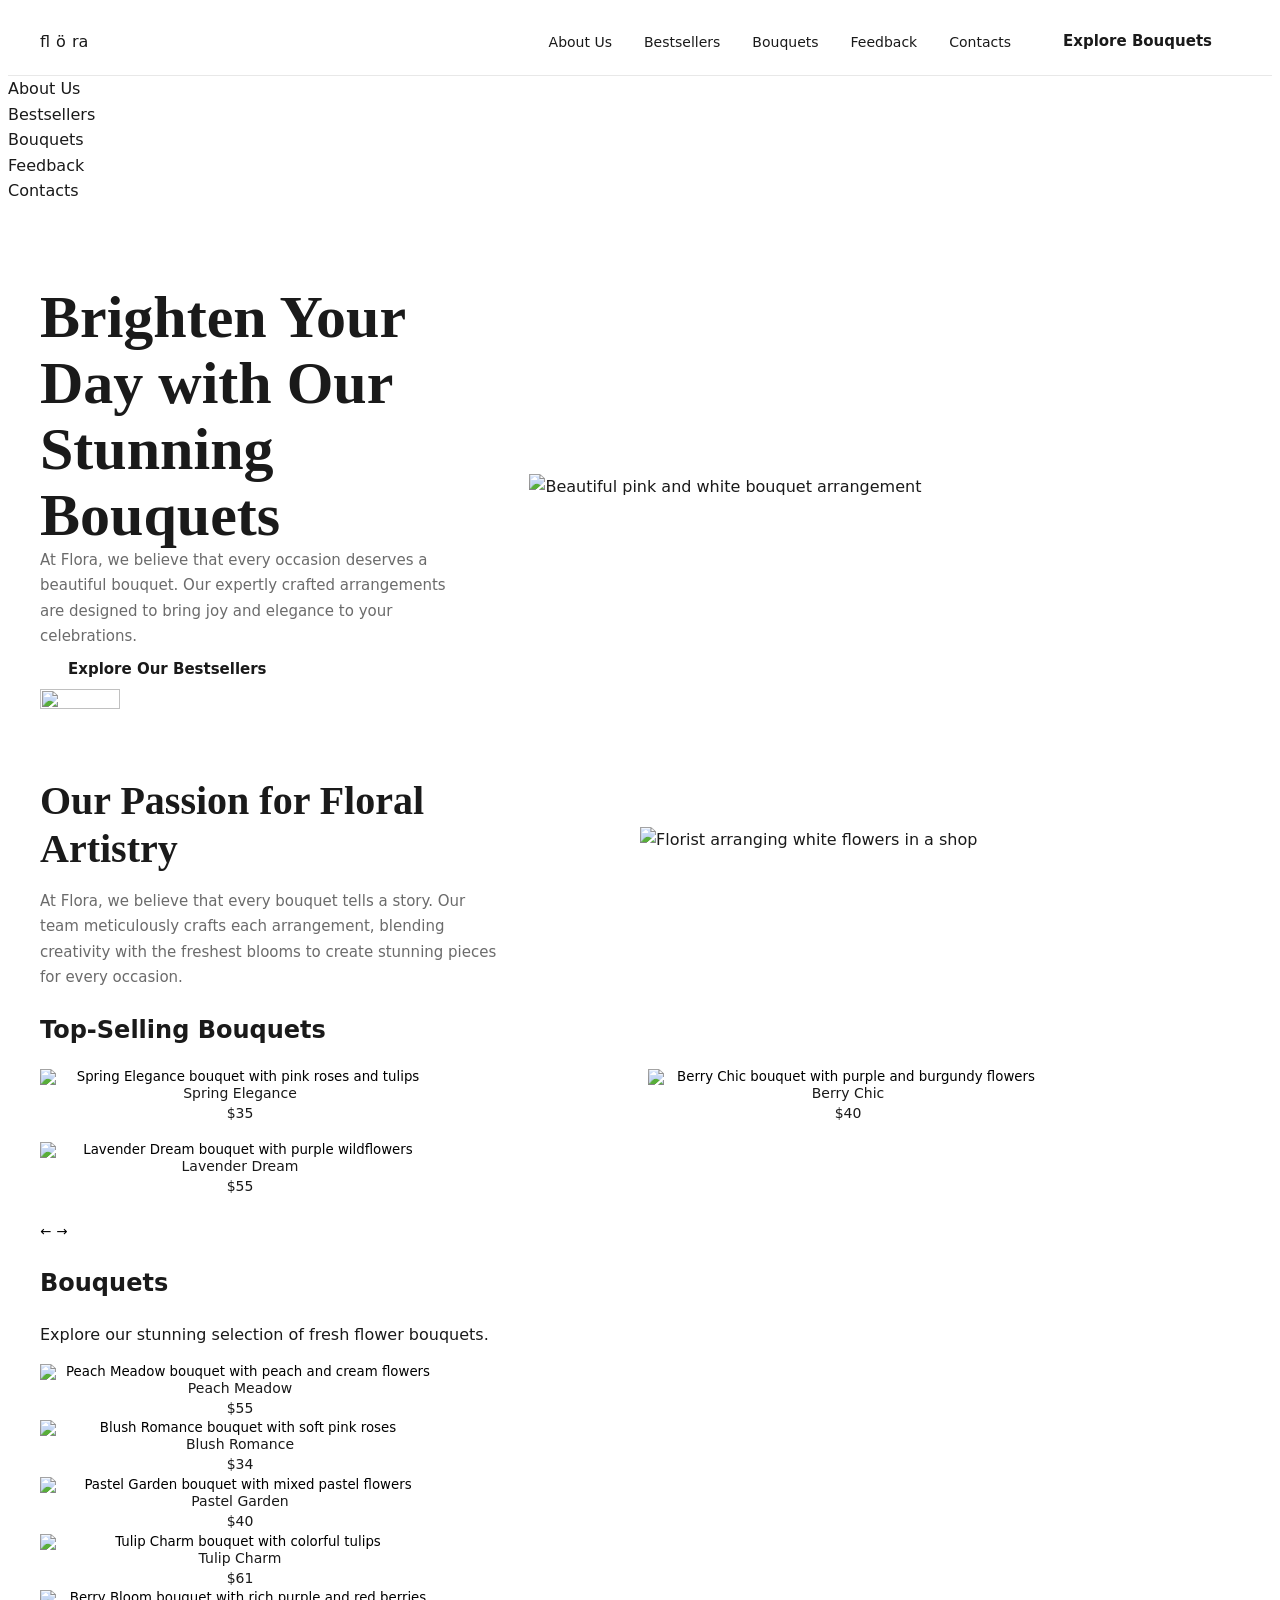
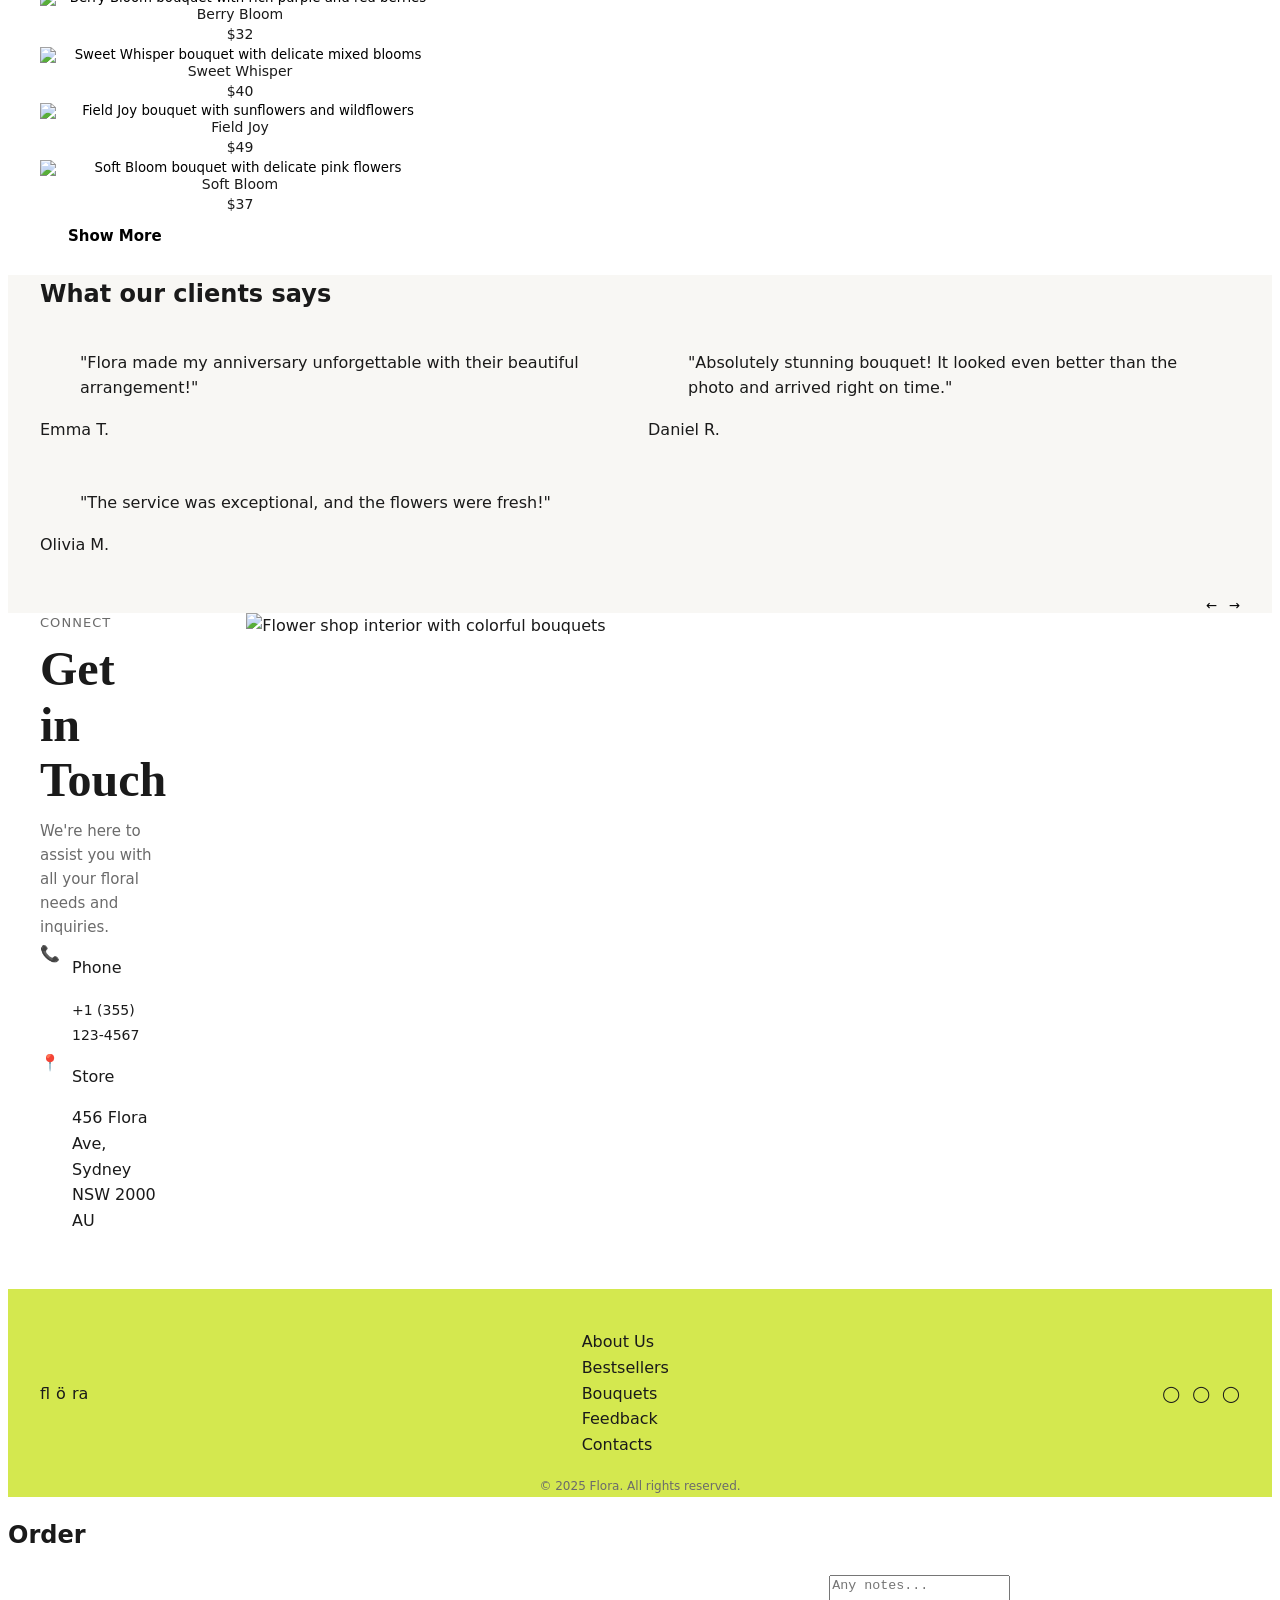
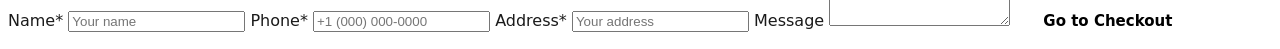
==== commit 0d46e5a4: "Rename index (1).html to index.html" ====
--- a/index.html
+++ b/index.html
@@ -3,54 +3,16 @@
   <head>
     <meta charset="UTF-8" />
     <meta name="viewport" content="width=device-width, initial-scale=1.0" />
+    <meta name="description" content="At Flora, we believe that every occasion deserves a beautiful bouquet." />
     <title>Flora — Stunning Bouquets</title>
-    <meta name="description" content="At Flora, we believe that every occasion deserves a beautiful bouquet." />
-    <link rel="icon" type="image/svg+xml" href="images/favicon.svg" />
-    <link rel="stylesheet" href="https://cdnjs.cloudflare.com/ajax/libs/modern-normalize/2.0.0/modern-normalize.min.css" />
-    <link href="https://fonts.googleapis.com/css2?family=Playfair+Display:ital,wght@0,400;0,600;0,700;1,400&family=Inter:wght@300;400;500;600&display=swap" rel="stylesheet" />
     <link rel="stylesheet" href="css/styles.css" />
   </head>
   <body>
-    <!-- SVG Sprite -->
-    <div style="display:none" aria-hidden="true">
-      <svg xmlns="http://www.w3.org/2000/svg">
-        <symbol id="icon-menu" viewBox="0 0 24 24" fill="none" stroke="currentColor" stroke-width="2" stroke-linecap="round">
-          <line x1="3" y1="6" x2="21" y2="6"/><line x1="3" y1="12" x2="21" y2="12"/><line x1="3" y1="18" x2="21" y2="18"/>
-        </symbol>
-        <symbol id="icon-close" viewBox="0 0 24 24" fill="none" stroke="currentColor" stroke-width="2" stroke-linecap="round">
-          <line x1="18" y1="6" x2="6" y2="18"/><line x1="6" y1="6" x2="18" y2="18"/>
-        </symbol>
-        <symbol id="icon-arrow-left" viewBox="0 0 24 24" fill="none" stroke="currentColor" stroke-width="2" stroke-linecap="round" stroke-linejoin="round">
-          <line x1="19" y1="12" x2="5" y2="12"/><polyline points="12 19 5 12 12 5"/>
-        </symbol>
-        <symbol id="icon-arrow-right" viewBox="0 0 24 24" fill="none" stroke="currentColor" stroke-width="2" stroke-linecap="round" stroke-linejoin="round">
-          <line x1="5" y1="12" x2="19" y2="12"/><polyline points="12 5 19 12 12 19"/>
-        </symbol>
-        <symbol id="icon-phone" viewBox="0 0 24 24" fill="none" stroke="currentColor" stroke-width="2" stroke-linecap="round" stroke-linejoin="round">
-          <path d="M22 16.92v3a2 2 0 01-2.18 2 19.79 19.79 0 01-8.63-3.07A19.5 19.5 0 013.07 9.13a19.79 19.79 0 01-3.07-8.67A2 2 0 012 .5h3a2 2 0 012 1.72c.127.96.361 1.903.7 2.81a2 2 0 01-.45 2.11L6.09 8.41a16 16 0 006 6l1.27-1.27a2 2 0 012.11-.45c.907.339 1.85.573 2.81.7A2 2 0 0122 16.92z"/>
-        </symbol>
-        <symbol id="icon-location" viewBox="0 0 24 24" fill="none" stroke="currentColor" stroke-width="2" stroke-linecap="round" stroke-linejoin="round">
-          <path d="M21 10c0 7-9 13-9 13S3 17 3 10a9 9 0 0118 0z"/><circle cx="12" cy="10" r="3"/>
-        </symbol>
-        <symbol id="icon-facebook" viewBox="0 0 24 24" fill="currentColor">
-          <path d="M18 2h-3a5 5 0 00-5 5v3H7v4h3v8h4v-8h3l1-4h-4V7a1 1 0 011-1h3z"/>
-        </symbol>
-        <symbol id="icon-instagram" viewBox="0 0 24 24" fill="none" stroke="currentColor" stroke-width="2" stroke-linecap="round" stroke-linejoin="round">
-          <rect x="2" y="2" width="20" height="20" rx="5" ry="5"/><path d="M16 11.37A4 4 0 1112.63 8 4 4 0 0116 11.37z"/><line x1="17.5" y1="6.5" x2="17.51" y2="6.5"/>
-        </symbol>
-        <symbol id="icon-x" viewBox="0 0 24 24" fill="currentColor">
-          <path d="M18.244 2.25h3.308l-7.227 8.26 8.502 11.24H16.17l-5.214-6.817L4.99 21.75H1.68l7.73-8.835L1.254 2.25H8.08l4.713 6.231zm-1.161 17.52h1.833L7.084 4.126H5.117z"/>
-        </symbol>
-      </svg>
-    </div>
-
     <!-- HEADER -->
     <header class="header">
       <div class="container header__inner">
-        <a href="#" class="logo" aria-label="Flora — home">
-          <span class="logo__text">fl<span class="logo__accent">ö</span>ra</span>
-        </a>
-        <nav class="nav" aria-label="Main navigation">
+        <a href="#" class="logo">fl<span>ö</span>ra</a>
+        <nav class="nav" id="nav">
           <ul class="nav__list">
             <li><a href="#about" class="nav__link">About Us</a></li>
             <li><a href="#bestsellers" class="nav__link">Bestsellers</a></li>
@@ -59,395 +21,286 @@
             <li><a href="#contacts" class="nav__link">Contacts</a></li>
           </ul>
         </nav>
-        <a href="#bouquets" class="btn btn--primary header__cta">Explore Bouquets</a>
-        <button class="burger" type="button" aria-label="Open menu" aria-expanded="false" aria-controls="mobile-menu">
-          <svg width="24" height="24" aria-hidden="true"><use href="#icon-menu"/></svg>
+        <a href="#bouquets" class="btn btn--green header__cta">Explore Bouquets</a>
+        <button class="burger" id="burger" aria-label="Open menu">
+          <span></span><span></span><span></span>
         </button>
       </div>
     </header>
 
-    <!-- MOBILE MENU -->
-    <div class="mobile-menu" id="mobile-menu" aria-hidden="true">
-      <div class="mobile-menu__inner">
-        <div class="mobile-menu__top">
-          <a href="#" class="logo" aria-label="Flora — home">
-            <span class="logo__text">fl<span class="logo__accent">ö</span>ra</span>
-          </a>
-          <button class="mobile-menu__close" type="button" aria-label="Close menu">
-            <svg width="24" height="24" aria-hidden="true"><use href="#icon-close"/></svg>
-          </button>
-        </div>
-        <nav aria-label="Mobile navigation">
-          <ul class="mobile-menu__list">
-            <li><a href="#about" class="mobile-menu__link">About Us</a></li>
-            <li><a href="#bestsellers" class="mobile-menu__link">Bestsellers</a></li>
-            <li><a href="#bouquets" class="mobile-menu__link">Bouquets</a></li>
-            <li><a href="#feedback" class="mobile-menu__link">Feedback</a></li>
-            <li><a href="#contacts" class="mobile-menu__link">Contacts</a></li>
-          </ul>
-        </nav>
-      </div>
+    <!-- MOBILE NAV -->
+    <div class="mobile-nav" id="mobileNav">
+      <ul class="mobile-nav__list">
+        <li><a href="#about" class="mobile-nav__link">About Us</a></li>
+        <li><a href="#bestsellers" class="mobile-nav__link">Bestsellers</a></li>
+        <li><a href="#bouquets" class="mobile-nav__link">Bouquets</a></li>
+        <li><a href="#feedback" class="mobile-nav__link">Feedback</a></li>
+        <li><a href="#contacts" class="mobile-nav__link">Contacts</a></li>
+      </ul>
     </div>
-    <div class="mobile-menu__backdrop" aria-hidden="true"></div>
-
-    <main>
-      <!-- HERO -->
-      <section class="hero" aria-label="Hero">
-        <div class="container hero__inner">
-          <div class="hero__content">
-            <h1 class="hero__title">Brighten Your Day with Our Stunning Bouquets</h1>
-            <p class="hero__desc">At Flora, we believe that every occasion deserves a beautiful bouquet. Our expertly crafted arrangements are designed to bring joy and elegance to your celebrations.</p>
-            <a href="#bestsellers" class="btn btn--primary">Explore Our Bestsellers</a>
+
+    <!-- HERO -->
+    <section class="hero">
+      <div class="container hero__inner">
+        <div class="hero__text">
+          <h1 class="hero__title">Brighten Your Day with Our Stunning Bouquets</h1>
+          <p class="hero__desc">
+            At Flora, we believe that every occasion deserves a beautiful bouquet. Our expertly
+            crafted arrangements are designed to bring joy and elegance to your celebrations.
+          </p>
+          <a href="#bestsellers" class="btn btn--green">Explore Our Bestsellers</a>
+        </div>
+        <div class="hero__img-wrap">
+          <img src="preview__9_.webp" alt="Beautiful pink and white bouquet arrangement" class="hero__img" width="700" />
+        </div>
+      </div>
+    </section>
+
+    <!-- ABOUT -->
+    <section class="about" id="about">
+      <div class="container about__inner">
+        <div class="about__text">
+          <div class="about__icon">
+            <img src="https://images.unsplash.com/photo-1490750967868-88df5691166a?w=80&q=80" alt="" width="80" height="80" />
           </div>
-          <div class="hero__image">
-            <img src="https://images.unsplash.com/photo-1508610048659-a06b669e3321?w=700&q=80" alt="Beautiful pink and white bouquet arrangement" width="600" height="560" loading="eager" />
+          <h2 class="about__title">Our Passion for Floral Artistry</h2>
+          <p class="about__desc">
+            At Flora, we believe that every bouquet tells a story. Our team meticulously crafts each
+            arrangement, blending creativity with the freshest blooms to create stunning pieces for
+            every occasion.
+          </p>
+        </div>
+        <div class="about__img-wrap">
+          <img src="https://images.unsplash.com/photo-1558618666-fcd25c85cd64?w=600&q=80" alt="Florist arranging white flowers in a shop" class="about__img" width="600" />
+        </div>
+      </div>
+    </section>
+
+    <!-- BESTSELLERS -->
+    <section class="bestsellers" id="bestsellers">
+      <div class="container">
+        <h2 class="section-title">Top-Selling Bouquets</h2>
+        <div class="bestsellers__slider" id="bestsellersSlider">
+          <ul class="bestsellers__list" id="bestsellersTrack">
+            <li class="bestsellers__item">
+              <button class="card-btn" data-modal="modal">
+                <img src="preview__9_.webp" alt="Spring Elegance bouquet with pink roses and tulips" class="bestsellers__img" width="400" />
+                <p class="card__name">Spring Elegance</p>
+                <p class="card__price">$35</p>
+              </button>
+            </li>
+            <li class="bestsellers__item">
+              <button class="card-btn" data-modal="modal">
+                <img src="preview__8_.webp" alt="Berry Chic bouquet with purple and burgundy flowers" class="bestsellers__img" width="400" />
+                <p class="card__name">Berry Chic</p>
+                <p class="card__price">$40</p>
+              </button>
+            </li>
+            <li class="bestsellers__item">
+              <button class="card-btn" data-modal="modal">
+                <img src="preview__5_.webp" alt="Lavender Dream bouquet with purple wildflowers" class="bestsellers__img" width="400" />
+                <p class="card__name">Lavender Dream</p>
+                <p class="card__price">$55</p>
+              </button>
+            </li>
+          </ul>
+        </div>
+        <div class="bestsellers__controls">
+          <div class="bestsellers__dots" id="bestsellersDots"></div>
+          <div class="bestsellers__arrows">
+            <button class="arrow arrow--prev" id="prevBtn" aria-label="Previous">&#8592;</button>
+            <button class="arrow arrow--next" id="nextBtn" aria-label="Next">&#8594;</button>
           </div>
         </div>
-      </section>
-
-      <!-- ABOUT -->
-      <section class="about section" id="about">
-        <div class="container about__inner">
-          <div class="about__text">
-            <div class="about__icon" aria-hidden="true">
-              <img src="https://images.unsplash.com/photo-1416879595882-3373a0480b5b?w=80&q=80" alt="" width="56" height="56" style="border-radius:50%;object-fit:cover;" />
-            </div>
-            <h2 class="about__title">Our Passion for Floral Artistry</h2>
-            <p class="about__desc">At Flora, we believe that every bouquet tells a story. Our team meticulously crafts each arrangement, blending creativity with the freshest blooms to create stunning pieces for every occasion.</p>
+      </div>
+    </section>
+
+    <!-- BOUQUETS -->
+    <section class="bouquets" id="bouquets">
+      <div class="container">
+        <h2 class="section-title">Bouquets</h2>
+        <p class="section-sub">Explore our stunning selection of fresh flower bouquets.</p>
+        <ul class="bouquets__list" id="bouquetsList">
+          <li class="bouquets__item">
+            <button class="card-btn" data-modal="modal">
+              <img src="preview__7_.webp" alt="Peach Meadow bouquet with peach and cream flowers" class="bouquets__img" width="400" />
+              <p class="card__name">Peach Meadow</p>
+              <p class="card__price">$55</p>
+            </button>
+          </li>
+          <li class="bouquets__item">
+            <button class="card-btn" data-modal="modal">
+              <img src="preview__6_.webp" alt="Blush Romance bouquet with soft pink roses" class="bouquets__img" width="400" />
+              <p class="card__name">Blush Romance</p>
+              <p class="card__price">$34</p>
+            </button>
+          </li>
+          <li class="bouquets__item">
+            <button class="card-btn" data-modal="modal">
+              <img src="preview__5_.webp" alt="Pastel Garden bouquet with mixed pastel flowers" class="bouquets__img" width="400" />
+              <p class="card__name">Pastel Garden</p>
+              <p class="card__price">$40</p>
+            </button>
+          </li>
+          <li class="bouquets__item">
+            <button class="card-btn" data-modal="modal">
+              <img src="preview__4_.webp" alt="Tulip Charm bouquet with colorful tulips" class="bouquets__img" width="400" />
+              <p class="card__name">Tulip Charm</p>
+              <p class="card__price">$61</p>
+            </button>
+          </li>
+          <li class="bouquets__item hidden">
+            <button class="card-btn" data-modal="modal">
+              <img src="preview__3_.webp" alt="Berry Bloom bouquet with rich purple and red berries" class="bouquets__img" width="400" />
+              <p class="card__name">Berry Bloom</p>
+              <p class="card__price">$32</p>
+            </button>
+          </li>
+          <li class="bouquets__item hidden">
+            <button class="card-btn" data-modal="modal">
+              <img src="preview__2_.webp" alt="Sweet Whisper bouquet with delicate mixed blooms" class="bouquets__img" width="400" />
+              <p class="card__name">Sweet Whisper</p>
+              <p class="card__price">$40</p>
+            </button>
+          </li>
+          <li class="bouquets__item hidden">
+            <button class="card-btn" data-modal="modal">
+              <img src="preview__1_.webp" alt="Field Joy bouquet with sunflowers and wildflowers" class="bouquets__img" width="400" />
+              <p class="card__name">Field Joy</p>
+              <p class="card__price">$49</p>
+            </button>
+          </li>
+          <li class="bouquets__item hidden">
+            <button class="card-btn" data-modal="modal">
+              <img src="preview.webp" alt="Soft Bloom bouquet with delicate pink flowers" class="bouquets__img" width="400" />
+              <p class="card__name">Soft Bloom</p>
+              <p class="card__price">$37</p>
+            </button>
+          </li>
+        </ul>
+        <button class="btn btn--green bouquets__more" id="showMoreBtn">Show More</button>
+      </div>
+    </section>
+
+    <!-- FEEDBACK -->
+    <section class="feedback" id="feedback">
+      <div class="container">
+        <h2 class="section-title">What our clients says</h2>
+        <div class="feedback__slider">
+          <ul class="feedback__list" id="feedbackTrack">
+            <li class="feedback__item">
+              <blockquote class="feedback__quote">"Flora made my anniversary unforgettable with their beautiful arrangement!"</blockquote>
+              <p class="feedback__author">Emma T.</p>
+            </li>
+            <li class="feedback__item">
+              <blockquote class="feedback__quote">"Absolutely stunning bouquet! It looked even better than the photo and arrived right on time."</blockquote>
+              <p class="feedback__author">Daniel R.</p>
+            </li>
+            <li class="feedback__item">
+              <blockquote class="feedback__quote">"The service was exceptional, and the flowers were fresh!"</blockquote>
+              <p class="feedback__author">Olivia M.</p>
+            </li>
+          </ul>
+          <div class="feedback__arrows">
+            <button class="arrow arrow--prev" id="feedbackPrev" aria-label="Previous">&#8592;</button>
+            <button class="arrow arrow--next" id="feedbackNext" aria-label="Next">&#8594;</button>
           </div>
-          <div class="about__image">
-            <img src="https://images.unsplash.com/photo-1457530378978-8bac673b8062?w=600&q=80" alt="Florist arranging flowers in a shop" width="560" height="420" loading="lazy" />
-          </div>
-        </div>
-      </section>
-
-      <!-- BESTSELLERS -->
-      <section class="bestsellers section" id="bestsellers">
-        <div class="container">
-          <h2 class="section__title">Top-Selling Bouquets</h2>
-          <div class="bestsellers__slider" role="region" aria-label="Top-selling bouquets slider">
-            <ul class="bestsellers__list">
-              <li class="bestsellers__item">
-                <button class="card card--clickable" type="button" aria-label="View Spring Elegance details">
-                  <div class="card__img-wrap">
-                    <img src="https://images.unsplash.com/photo-1508610048659-a06b669e3321?w=400&q=80" alt="Spring Elegance bouquet with pink roses and tulips" width="400" height="320" loading="lazy" />
-                  </div>
-                  <div class="card__info"><p class="card__name">Spring Elegance</p><p class="card__price">$35</p></div>
-                </button>
-              </li>
-              <li class="bestsellers__item">
-                <button class="card card--clickable" type="button" aria-label="View Berry Chic details">
-                  <div class="card__img-wrap">
-                    <img src="https://images.unsplash.com/photo-1526047932273-341f2a7631f9?w=400&q=80" alt="Berry Chic bouquet with purple and burgundy flowers" width="400" height="320" loading="lazy" />
-                  </div>
-                  <div class="card__info"><p class="card__name">Berry Chic</p><p class="card__price">$40</p></div>
-                </button>
-              </li>
-              <li class="bestsellers__item">
-                <button class="card card--clickable" type="button" aria-label="View Lavender Dream details">
-                  <div class="card__img-wrap">
-                    <img src="https://images.unsplash.com/photo-1461004030949-8de3ef2b3d2c?w=400&q=80" alt="Lavender Dream bouquet with purple wildflowers" width="400" height="320" loading="lazy" />
-                  </div>
-                  <div class="card__info"><p class="card__name">Lavender Dream</p><p class="card__price">$55</p></div>
-                </button>
-              </li>
-            </ul>
-            <div class="slider__dots" aria-label="Slider pagination">
-              <button class="slider__dot slider__dot--active" type="button" aria-label="Slide 1"></button>
-              <button class="slider__dot" type="button" aria-label="Slide 2"></button>
-              <button class="slider__dot" type="button" aria-label="Slide 3"></button>
-              <button class="slider__dot" type="button" aria-label="Slide 4"></button>
-              <button class="slider__dot" type="button" aria-label="Slide 5"></button>
-            </div>
-            <div class="slider__arrows">
-              <button class="slider__btn" type="button" aria-label="Previous slide">
-                <svg width="20" height="20" aria-hidden="true"><use href="#icon-arrow-left"/></svg>
-              </button>
-              <button class="slider__btn" type="button" aria-label="Next slide">
-                <svg width="20" height="20" aria-hidden="true"><use href="#icon-arrow-right"/></svg>
-              </button>
-            </div>
-          </div>
-        </div>
-      </section>
-
-      <!-- BOUQUETS -->
-      <section class="bouquets section" id="bouquets">
-        <div class="container">
-          <h2 class="section__title">Bouquets</h2>
-          <p class="section__subtitle">Explore our stunning selection of fresh flower bouquets.</p>
-          <ul class="bouquets__grid">
-            <li>
-              <button class="card card--clickable" type="button" aria-label="View Peach Meadow details">
-                <div class="card__img-wrap"><img src="https://images.unsplash.com/photo-1470509037663-253afd7f0f51?w=400&q=80" alt="Peach Meadow bouquet" width="400" height="300" loading="lazy"/></div>
-                <div class="card__info"><p class="card__name">Peach Meadow</p><p class="card__price">$55</p></div>
-              </button>
-            </li>
-            <li>
-              <button class="card card--clickable" type="button" aria-label="View Blush Romance details">
-                <div class="card__img-wrap"><img src="https://images.unsplash.com/photo-1548586196-aa5803b77379?w=400&q=80" alt="Blush Romance bouquet with soft pink roses" width="400" height="300" loading="lazy"/></div>
-                <div class="card__info"><p class="card__name">Blush Romance</p><p class="card__price">$34</p></div>
-              </button>
-            </li>
-            <li>
-              <button class="card card--clickable" type="button" aria-label="View Pastel Garden details">
-                <div class="card__img-wrap"><img src="https://images.unsplash.com/photo-1516205651411-aef33a44f7c2?w=400&q=80" alt="Pastel Garden bouquet with mixed pastel flowers" width="400" height="300" loading="lazy"/></div>
-                <div class="card__info"><p class="card__name">Pastel Garden</p><p class="card__price">$40</p></div>
-              </button>
-            </li>
-            <li>
-              <button class="card card--clickable" type="button" aria-label="View Tulip Charm details">
-                <div class="card__img-wrap"><img src="https://images.unsplash.com/photo-1524593166156-312f362cada0?w=400&q=80" alt="Tulip Charm bouquet with colorful tulips" width="400" height="300" loading="lazy"/></div>
-                <div class="card__info"><p class="card__name">Tulip Charm</p><p class="card__price">$61</p></div>
-              </button>
-            </li>
-            <li>
-              <button class="card card--clickable" type="button" aria-label="View Berry Bloom details">
-                <div class="card__img-wrap"><img src="https://images.unsplash.com/photo-1582794543139-8ac9cb0f7b11?w=400&q=80" alt="Berry Bloom bouquet" width="400" height="300" loading="lazy"/></div>
-                <div class="card__info"><p class="card__name">Berry Bloom</p><p class="card__price">$32</p></div>
-              </button>
-            </li>
-            <li>
-              <button class="card card--clickable" type="button" aria-label="View Sweet Whisper details">
-                <div class="card__img-wrap"><img src="https://images.unsplash.com/photo-1526047932273-341f2a7631f9?w=400&q=80" alt="Sweet Whisper bouquet with delicate mixed blooms" width="400" height="300" loading="lazy"/></div>
-                <div class="card__info"><p class="card__name">Sweet Whisper</p><p class="card__price">$40</p></div>
-              </button>
-            </li>
-            <li>
-              <button class="card card--clickable" type="button" aria-label="View Field Joy details">
-                <div class="card__img-wrap"><img src="https://images.unsplash.com/photo-1508193638397-1c4234db14d8?w=400&q=80" alt="Field Joy bouquet with wildflowers" width="400" height="300" loading="lazy"/></div>
-                <div class="card__info"><p class="card__name">Field Joy</p><p class="card__price">$49</p></div>
-              </button>
-            </li>
-            <li>
-              <button class="card card--clickable" type="button" aria-label="View Soft Bloom details">
-                <div class="card__img-wrap"><img src="https://images.unsplash.com/photo-1495231916356-a86217efff12?w=400&q=80" alt="Soft Bloom bouquet with delicate pink flowers" width="400" height="300" loading="lazy"/></div>
-                <div class="card__info"><p class="card__name">Soft Bloom</p><p class="card__price">$37</p></div>
-              </button>
-            </li>
-          </ul>
-          <div class="bouquets__more">
-            <button class="btn btn--primary" type="button">Show More</button>
-          </div>
-        </div>
-      </section>
-
-      <!-- FEEDBACK -->
-      <section class="feedback section" id="feedback">
-        <div class="container">
-          <h2 class="section__title">What our clients says</h2>
-          <div class="feedback__slider" role="region" aria-label="Client testimonials">
-            <ul class="feedback__list">
-              <li class="feedback__item">
-                <blockquote class="testimonial">
-                  <p class="testimonial__text">"Flora made my anniversary unforgettable with their beautiful arrangement!"</p>
-                  <footer class="testimonial__author">Emma T.</footer>
-                </blockquote>
-              </li>
-              <li class="feedback__item">
-                <blockquote class="testimonial">
-                  <p class="testimonial__text">"Absolutely stunning bouquet! It looked even better than the photo and arrived right on time."</p>
-                  <footer class="testimonial__author">Daniel R.</footer>
-                </blockquote>
-              </li>
-              <li class="feedback__item">
-                <blockquote class="testimonial">
-                  <p class="testimonial__text">"The service was exceptional, and the flowers were fresh!"</p>
-                  <footer class="testimonial__author">Olivia M.</footer>
-                </blockquote>
-              </li>
-            </ul>
-            <div class="feedback__arrows">
-              <button class="slider__btn" type="button" aria-label="Previous review">
-                <svg width="20" height="20" aria-hidden="true"><use href="#icon-arrow-left"/></svg>
-              </button>
-              <button class="slider__btn" type="button" aria-label="Next review">
-                <svg width="20" height="20" aria-hidden="true"><use href="#icon-arrow-right"/></svg>
-              </button>
-            </div>
-          </div>
-        </div>
-      </section>
-
-      <!-- CONTACTS -->
-      <section class="contacts section" id="contacts">
-        <div class="container contacts__inner">
-          <div class="contacts__text">
-            <p class="contacts__label">Connect</p>
-            <h2 class="contacts__title">Get in Touch</h2>
-            <p class="contacts__desc">We're here to assist you with all your floral needs and inquiries.</p>
-          </div>
-          <ul class="contacts__details">
+        </div>
+      </div>
+    </section>
+
+    <!-- CONTACTS -->
+    <section class="contacts" id="contacts">
+      <div class="container contacts__inner">
+        <div class="contacts__text">
+          <p class="contacts__label">Connect</p>
+          <h2 class="contacts__title">Get in Touch</h2>
+          <p class="contacts__desc">We're here to assist you with all your floral needs and inquiries.</p>
+          <ul class="contacts__list">
             <li class="contacts__item">
-              <svg class="contacts__icon" width="20" height="20" aria-hidden="true"><use href="#icon-phone"/></svg>
+              <span class="contacts__icon">&#128222;</span>
               <div>
-                <p class="contacts__detail-label">Phone</p>
+                <p class="contacts__item-label">Phone</p>
                 <a href="tel:+13551234567" class="contacts__link">+1 (355) 123-4567</a>
               </div>
             </li>
             <li class="contacts__item">
-              <svg class="contacts__icon" width="20" height="20" aria-hidden="true"><use href="#icon-location"/></svg>
+              <span class="contacts__icon">&#128205;</span>
               <div>
-                <p class="contacts__detail-label">Store</p>
-                <address class="contacts__address">456 Flora Ave, Sydney NSW 2000 AU</address>
+                <p class="contacts__item-label">Store</p>
+                <p class="contacts__addr">456 Flora Ave, Sydney NSW 2000 AU</p>
               </div>
             </li>
           </ul>
         </div>
-        <div class="contacts__map">
-          <img src="https://images.unsplash.com/photo-1508610048659-a06b669e3321?w=1400&q=70" alt="Flower shop interior with colorful bouquets" width="1336" height="400" loading="lazy" />
-        </div>
-      </section>
-    </main>
+        <div class="contacts__img-wrap">
+          <img src="https://images.unsplash.com/photo-1561181286-d3fee7d55364?w=1400&q=70" alt="Flower shop interior with colorful bouquets" class="contacts__img" width="1400" />
+        </div>
+      </div>
+    </section>
 
     <!-- FOOTER -->
     <footer class="footer">
       <div class="container footer__inner">
-        <a href="#" class="logo logo--light" aria-label="Flora — home">
-          <span class="logo__text logo__text--lg">fl<span class="logo__accent">ö</span>ra</span>
-        </a>
-        <nav aria-label="Footer navigation">
-          <ul class="footer__nav">
-            <li><a href="#about" class="footer__link">About Us</a></li>
-            <li><a href="#bestsellers" class="footer__link">Bestsellers</a></li>
-            <li><a href="#bouquets" class="footer__link">Bouquets</a></li>
-            <li><a href="#feedback" class="footer__link">Feedback</a></li>
-            <li><a href="#contacts" class="footer__link">Contacts</a></li>
+        <a href="#" class="logo logo--white">fl<span>ö</span>ra</a>
+        <nav class="footer__nav">
+          <ul class="footer__nav-list">
+            <li><a href="#about" class="footer__nav-link">About Us</a></li>
+            <li><a href="#bestsellers" class="footer__nav-link">Bestsellers</a></li>
+            <li><a href="#bouquets" class="footer__nav-link">Bouquets</a></li>
+            <li><a href="#feedback" class="footer__nav-link">Feedback</a></li>
+            <li><a href="#contacts" class="footer__nav-link">Contacts</a></li>
           </ul>
         </nav>
         <ul class="footer__socials">
-          <li><a href="#" class="footer__social" aria-label="Facebook"><svg width="20" height="20" aria-hidden="true"><use href="#icon-facebook"/></svg></a></li>
-          <li><a href="#" class="footer__social" aria-label="Instagram"><svg width="20" height="20" aria-hidden="true"><use href="#icon-instagram"/></svg></a></li>
-          <li><a href="#" class="footer__social" aria-label="X (Twitter)"><svg width="20" height="20" aria-hidden="true"><use href="#icon-x"/></svg></a></li>
+          <li><a href="#" class="footer__social-link" aria-label="Facebook">&#9711;</a></li>
+          <li><a href="#" class="footer__social-link" aria-label="Instagram">&#9711;</a></li>
+          <li><a href="#" class="footer__social-link" aria-label="X">&#9711;</a></li>
         </ul>
       </div>
-      <div class="footer__bottom">
-        <div class="container">
-          <p class="footer__copy">© 2025 Flora. All rights reserved.</p>
-        </div>
-      </div>
+      <p class="footer__copy">© 2025 Flora. All rights reserved.</p>
     </footer>
 
-    <!-- PRODUCT MODAL -->
-    <div class="modal" id="modal-product" role="dialog" aria-modal="true" aria-labelledby="modal-product-title" aria-hidden="true">
-      <div class="modal__overlay modal__close-trigger"></div>
-      <div class="modal__box">
-        <button class="modal__close modal__close-trigger" type="button" aria-label="Close">
-          <svg width="24" height="24" aria-hidden="true"><use href="#icon-close"/></svg>
-        </button>
-        <div class="modal__product">
-          <div class="modal__product-img">
-            <img src="https://images.unsplash.com/photo-1508610048659-a06b669e3321?w=600&q=80" alt="Spring Elegance bouquet" width="500" height="560" />
-          </div>
-          <div class="modal__product-info">
-            <h2 class="modal__product-name" id="modal-product-title">Spring Elegance</h2>
-            <p class="modal__product-price">$35</p>
-            <p class="modal__product-desc">Each stem is carefully selected to create a bouquet that radiates freshness, elegance, and the gentle charm of spring. Whether you're celebrating a birthday, sending love, or simply brightening someone's day, this arrangement is sure to bring warm smiles and lasting impressions.</p>
-            <div class="modal__product-actions">
-              <button class="btn btn--primary btn--buy" type="button" id="btn-buy-now">Buy now</button>
-              <div class="modal__qty">
-                <input type="number" value="1" min="1" max="99" class="modal__qty-input" aria-label="Quantity" />
-              </div>
-            </div>
-          </div>
+    <!-- MODAL -->
+    <div class="modal" id="modal" role="dialog" aria-modal="true" aria-label="Bouquet details">
+      <div class="modal__backdrop" id="modalBackdrop"></div>
+      <div class="modal__content">
+        <button class="modal__close" id="modalClose" aria-label="Close">&#10005;</button>
+        <img src="preview__9_.webp" alt="Spring Elegance bouquet" class="modal__img" id="modalImg" width="600" />
+        <div class="modal__body">
+          <h2 class="modal__title" id="modalTitle">Spring Elegance</h2>
+          <p class="modal__price" id="modalPrice">$35</p>
+          <p class="modal__desc">
+            Each stem is carefully selected to create a bouquet that radiates freshness, elegance,
+            and the gentle charm of spring. Whether you're celebrating a birthday, sending love, or
+            simply brightening someone's day, this arrangement is sure to bring warm smiles and
+            lasting impressions.
+          </p>
+          <button class="btn btn--green modal__buy" id="modalBuy">Buy now</button>
         </div>
       </div>
     </div>
 
-    <!-- ORDER MODAL -->
-    <div class="modal" id="modal-order" role="dialog" aria-modal="true" aria-labelledby="modal-order-title" aria-hidden="true">
-      <div class="modal__overlay modal__close-trigger"></div>
-      <div class="modal__box modal__box--order">
-        <button class="modal__close modal__close-trigger" type="button" aria-label="Close">
-          <svg width="24" height="24" aria-hidden="true"><use href="#icon-close"/></svg>
-        </button>
-        <h2 class="modal__order-title" id="modal-order-title">Order</h2>
-        <div class="modal__order-form">
-          <div class="form-group">
-            <label for="order-name" class="form-label">Name*</label>
-            <input type="text" id="order-name" class="form-input" placeholder="Ann" required />
-          </div>
-          <div class="form-group">
-            <label for="order-phone" class="form-label">Phone*</label>
-            <input type="tel" id="order-phone" class="form-input" placeholder="+1 (555) 123-4567" required />
-          </div>
-          <div class="form-group">
-            <label for="order-address" class="form-label">Adress*</label>
-            <input type="text" id="order-address" class="form-input" placeholder="456 Floral Ave, Sydney NSW 2000 AU" required />
-          </div>
-          <div class="form-group">
-            <label for="order-message" class="form-label">Message</label>
-            <textarea id="order-message" class="form-textarea" placeholder="Type your message..." rows="5"></textarea>
-          </div>
-          <div class="form-submit">
-            <button type="button" class="btn btn--primary btn--checkout">Go to Checkout</button>
-          </div>
+    <!-- ORDER FORM -->
+    <div class="order-overlay" id="orderOverlay" role="dialog" aria-modal="true" aria-label="Order">
+      <div class="order-overlay__backdrop" id="orderBackdrop"></div>
+      <div class="order-overlay__content">
+        <button class="modal__close" id="orderClose" aria-label="Close">&#10005;</button>
+        <h2 class="order__title">Order</h2>
+        <div class="order__form">
+          <label class="order__label" for="orderName">Name<span>*</span></label>
+          <input class="order__input" id="orderName" type="text" placeholder="Your name" />
+          <label class="order__label" for="orderPhone">Phone<span>*</span></label>
+          <input class="order__input" id="orderPhone" type="tel" placeholder="+1 (000) 000-0000" />
+          <label class="order__label" for="orderAddress">Address<span>*</span></label>
+          <input class="order__input" id="orderAddress" type="text" placeholder="Your address" />
+          <label class="order__label" for="orderMessage">Message</label>
+          <textarea class="order__input order__textarea" id="orderMessage" rows="3" placeholder="Any notes..."></textarea>
+          <button class="btn btn--green order__submit">Go to Checkout</button>
         </div>
       </div>
     </div>
 
-    <script>
-      const burger = document.querySelector('.burger');
-      const mobileMenu = document.getElementById('mobile-menu');
-      const mobileClose = document.querySelector('.mobile-menu__close');
-      const mobileBackdrop = document.querySelector('.mobile-menu__backdrop');
-      const mobileLinks = document.querySelectorAll('.mobile-menu__link');
-
-      function openMenu() {
-        mobileMenu.classList.add('is-open');
-        mobileMenu.setAttribute('aria-hidden', 'false');
-        burger.setAttribute('aria-expanded', 'true');
-        document.body.style.overflow = 'hidden';
-      }
-      function closeMenu() {
-        mobileMenu.classList.remove('is-open');
-        mobileMenu.setAttribute('aria-hidden', 'true');
-        burger.setAttribute('aria-expanded', 'false');
-        document.body.style.overflow = '';
-      }
-
-      burger.addEventListener('click', openMenu);
-      mobileClose.addEventListener('click', closeMenu);
-      mobileBackdrop.addEventListener('click', closeMenu);
-      mobileLinks.forEach(link => link.addEventListener('click', closeMenu));
-
-      const modalProduct = document.getElementById('modal-product');
-      const modalOrder = document.getElementById('modal-order');
-
-      function openModal(modal) {
-        modal.classList.add('is-open');
-        modal.setAttribute('aria-hidden', 'false');
-        document.body.style.overflow = 'hidden';
-      }
-      function closeModal(modal) {
-        modal.classList.remove('is-open');
-        modal.setAttribute('aria-hidden', 'true');
-        document.body.style.overflow = '';
-      }
-
-      document.querySelectorAll('.card--clickable').forEach(card => {
-        card.addEventListener('click', () => openModal(modalProduct));
-      });
-
-      document.getElementById('btn-buy-now').addEventListener('click', () => {
-        closeModal(modalProduct);
-        openModal(modalOrder);
-      });
-
-      document.querySelectorAll('.modal__close-trigger').forEach(el => {
-        el.addEventListener('click', function () {
-          const modal = this.closest('.modal');
-          if (modal) closeModal(modal);
-        });
-      });
-
-      document.addEventListener('keydown', e => {
-        if (e.key === 'Escape') {
-          if (modalProduct.classList.contains('is-open')) closeModal(modalProduct);
-          if (modalOrder.classList.contains('is-open')) closeModal(modalOrder);
-          closeMenu();
-        }
-      });
-    </script>
+    <script src="js/main.js"></script>
   </body>
 </html>
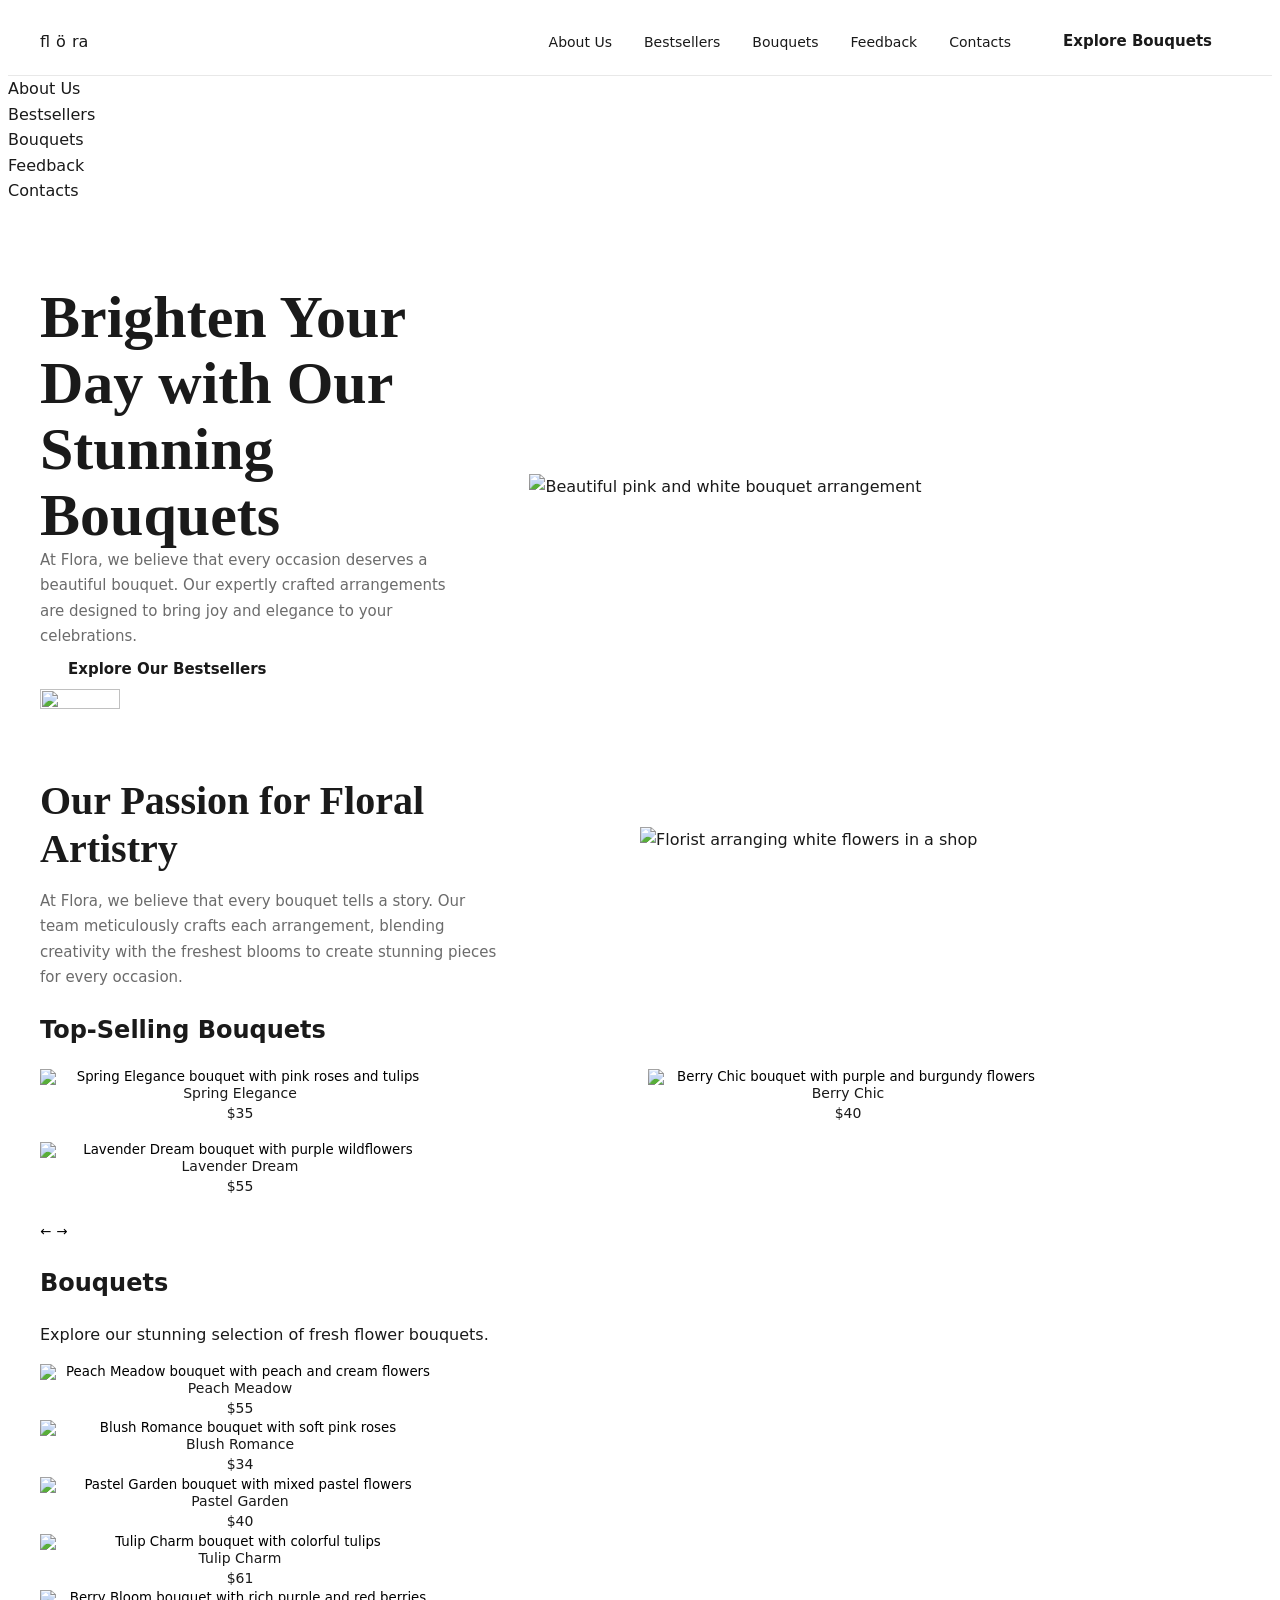
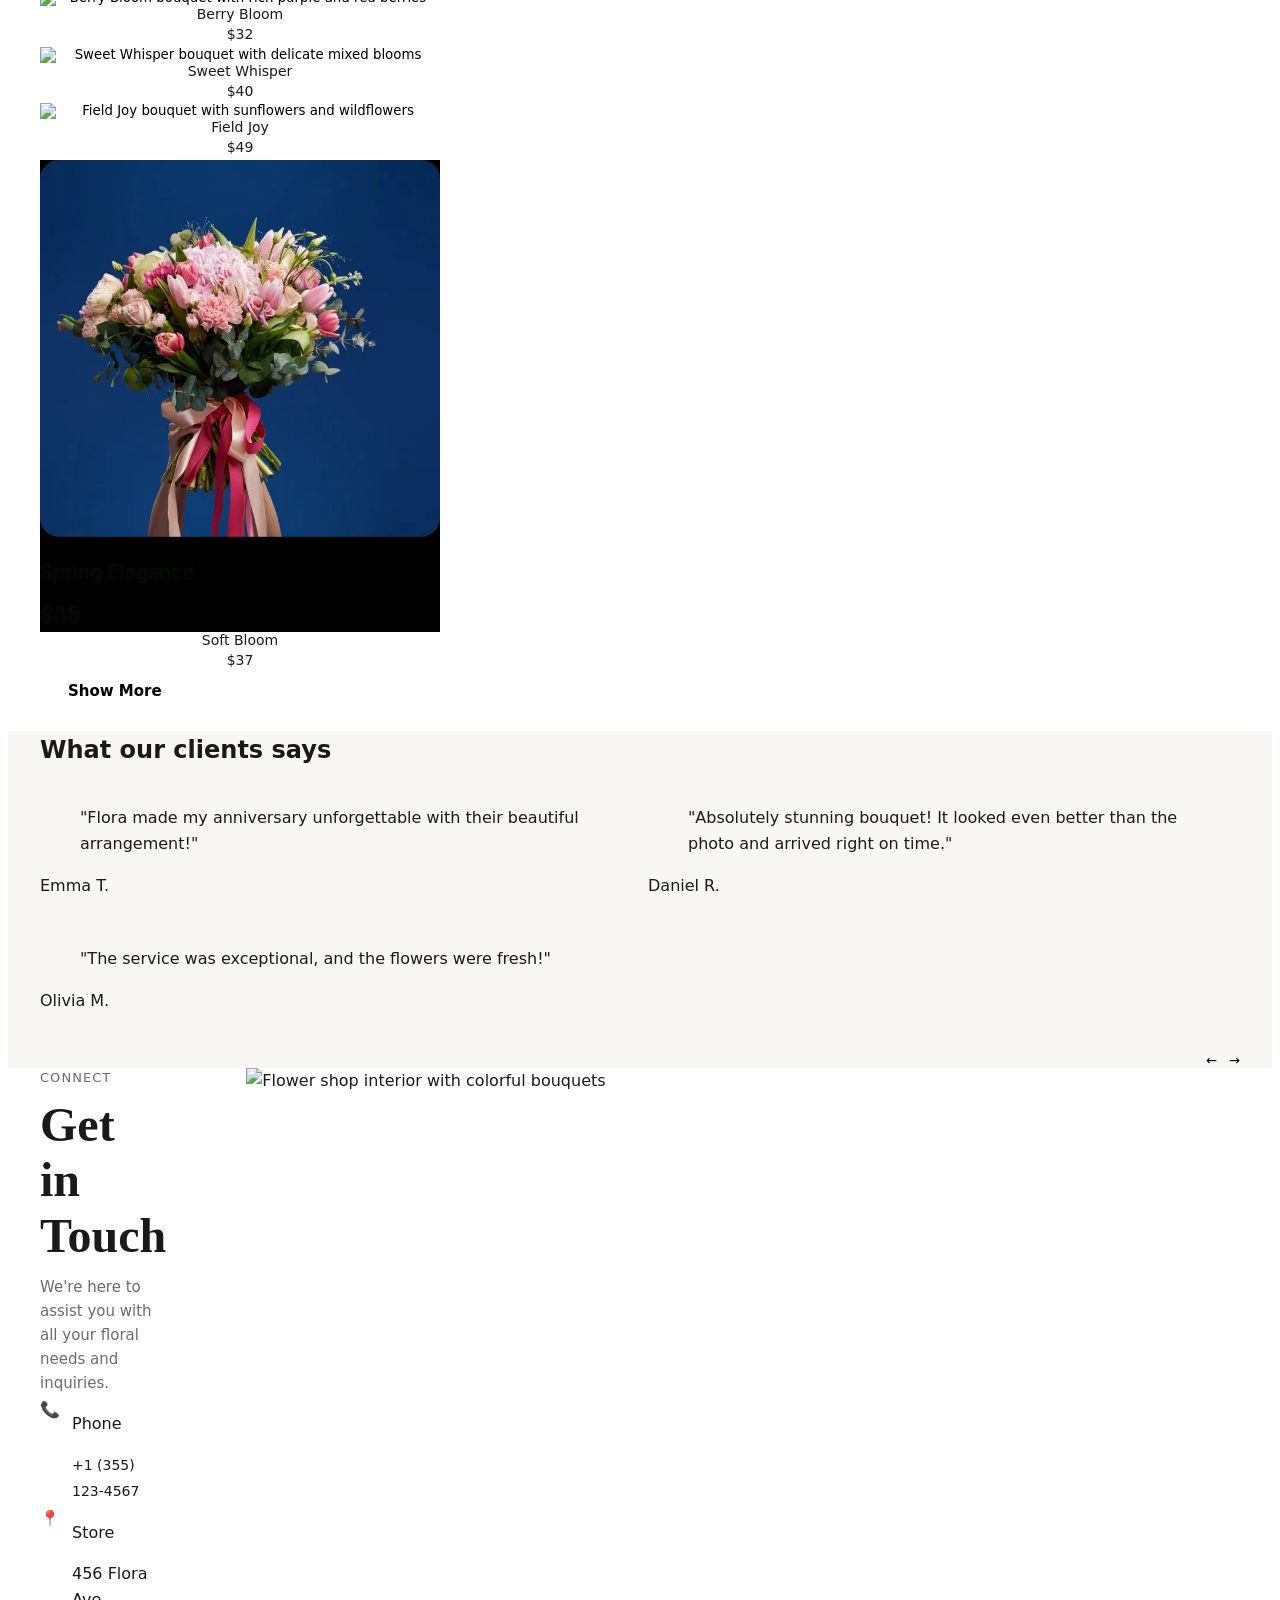
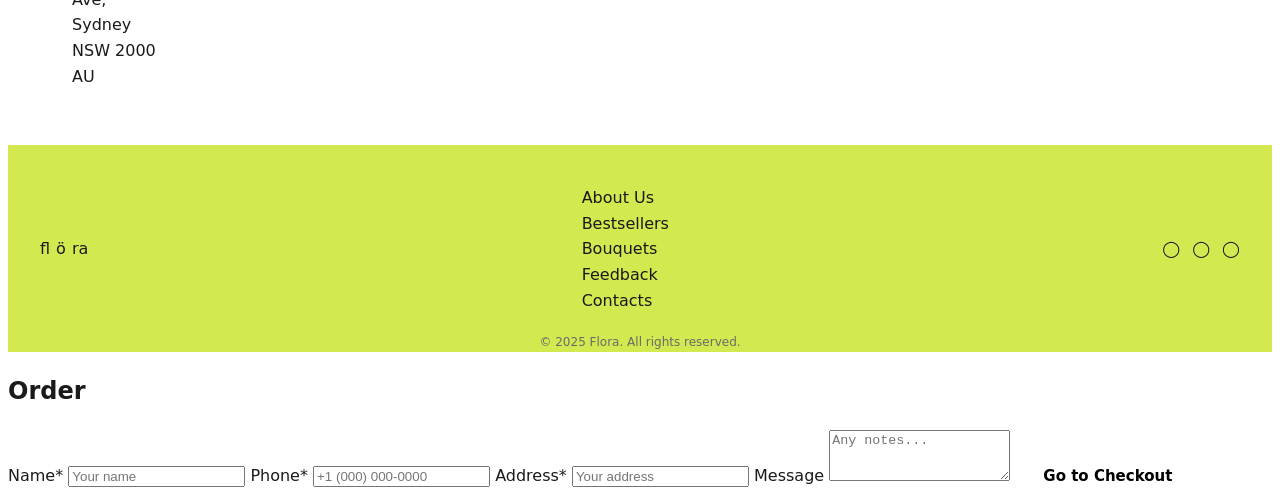
==== commit 422b8f32: "Rename index (2).html to index.html" ====
--- a/index.html
+++ b/index.html
@@ -51,7 +51,7 @@
           <a href="#bestsellers" class="btn btn--green">Explore Our Bestsellers</a>
         </div>
         <div class="hero__img-wrap">
-          <img src="preview__9_.webp" alt="Beautiful pink and white bouquet arrangement" class="hero__img" width="700" />
+          <img src="images/preview__9_.webp" alt="Beautiful pink and white bouquet arrangement" class="hero__img" width="700" />
         </div>
       </div>
     </section>
@@ -84,21 +84,21 @@
           <ul class="bestsellers__list" id="bestsellersTrack">
             <li class="bestsellers__item">
               <button class="card-btn" data-modal="modal">
-                <img src="preview__9_.webp" alt="Spring Elegance bouquet with pink roses and tulips" class="bestsellers__img" width="400" />
+                <img src="images/preview__9_.webp" alt="Spring Elegance bouquet with pink roses and tulips" class="bestsellers__img" width="400" />
                 <p class="card__name">Spring Elegance</p>
                 <p class="card__price">$35</p>
               </button>
             </li>
             <li class="bestsellers__item">
               <button class="card-btn" data-modal="modal">
-                <img src="preview__8_.webp" alt="Berry Chic bouquet with purple and burgundy flowers" class="bestsellers__img" width="400" />
+                <img src="images/preview__8_.webp" alt="Berry Chic bouquet with purple and burgundy flowers" class="bestsellers__img" width="400" />
                 <p class="card__name">Berry Chic</p>
                 <p class="card__price">$40</p>
               </button>
             </li>
             <li class="bestsellers__item">
               <button class="card-btn" data-modal="modal">
-                <img src="preview__5_.webp" alt="Lavender Dream bouquet with purple wildflowers" class="bestsellers__img" width="400" />
+                <img src="images/preview__5_.webp" alt="Lavender Dream bouquet with purple wildflowers" class="bestsellers__img" width="400" />
                 <p class="card__name">Lavender Dream</p>
                 <p class="card__price">$55</p>
               </button>
@@ -123,56 +123,56 @@
         <ul class="bouquets__list" id="bouquetsList">
           <li class="bouquets__item">
             <button class="card-btn" data-modal="modal">
-              <img src="preview__7_.webp" alt="Peach Meadow bouquet with peach and cream flowers" class="bouquets__img" width="400" />
+              <img src="images/preview__7_.webp" alt="Peach Meadow bouquet with peach and cream flowers" class="bouquets__img" width="400" />
               <p class="card__name">Peach Meadow</p>
               <p class="card__price">$55</p>
             </button>
           </li>
           <li class="bouquets__item">
             <button class="card-btn" data-modal="modal">
-              <img src="preview__6_.webp" alt="Blush Romance bouquet with soft pink roses" class="bouquets__img" width="400" />
+              <img src="images/preview__6_.webp" alt="Blush Romance bouquet with soft pink roses" class="bouquets__img" width="400" />
               <p class="card__name">Blush Romance</p>
               <p class="card__price">$34</p>
             </button>
           </li>
           <li class="bouquets__item">
             <button class="card-btn" data-modal="modal">
-              <img src="preview__5_.webp" alt="Pastel Garden bouquet with mixed pastel flowers" class="bouquets__img" width="400" />
+              <img src="images/preview__5_.webp" alt="Pastel Garden bouquet with mixed pastel flowers" class="bouquets__img" width="400" />
               <p class="card__name">Pastel Garden</p>
               <p class="card__price">$40</p>
             </button>
           </li>
           <li class="bouquets__item">
             <button class="card-btn" data-modal="modal">
-              <img src="preview__4_.webp" alt="Tulip Charm bouquet with colorful tulips" class="bouquets__img" width="400" />
+              <img src="images/preview__4_.webp" alt="Tulip Charm bouquet with colorful tulips" class="bouquets__img" width="400" />
               <p class="card__name">Tulip Charm</p>
               <p class="card__price">$61</p>
             </button>
           </li>
           <li class="bouquets__item hidden">
             <button class="card-btn" data-modal="modal">
-              <img src="preview__3_.webp" alt="Berry Bloom bouquet with rich purple and red berries" class="bouquets__img" width="400" />
+              <img src="images/preview__3_.webp" alt="Berry Bloom bouquet with rich purple and red berries" class="bouquets__img" width="400" />
               <p class="card__name">Berry Bloom</p>
               <p class="card__price">$32</p>
             </button>
           </li>
           <li class="bouquets__item hidden">
             <button class="card-btn" data-modal="modal">
-              <img src="preview__2_.webp" alt="Sweet Whisper bouquet with delicate mixed blooms" class="bouquets__img" width="400" />
+              <img src="images/preview__2_.webp" alt="Sweet Whisper bouquet with delicate mixed blooms" class="bouquets__img" width="400" />
               <p class="card__name">Sweet Whisper</p>
               <p class="card__price">$40</p>
             </button>
           </li>
           <li class="bouquets__item hidden">
             <button class="card-btn" data-modal="modal">
-              <img src="preview__1_.webp" alt="Field Joy bouquet with sunflowers and wildflowers" class="bouquets__img" width="400" />
+              <img src="images/preview__1_.webp" alt="Field Joy bouquet with sunflowers and wildflowers" class="bouquets__img" width="400" />
               <p class="card__name">Field Joy</p>
               <p class="card__price">$49</p>
             </button>
           </li>
           <li class="bouquets__item hidden">
             <button class="card-btn" data-modal="modal">
-              <img src="preview.webp" alt="Soft Bloom bouquet with delicate pink flowers" class="bouquets__img" width="400" />
+              <img src="images/preview.webp" alt="Soft Bloom bouquet with delicate pink flowers" class="bouquets__img" width="400" />
               <p class="card__name">Soft Bloom</p>
               <p class="card__price">$37</p>
             </button>
@@ -266,7 +266,7 @@
       <div class="modal__backdrop" id="modalBackdrop"></div>
       <div class="modal__content">
         <button class="modal__close" id="modalClose" aria-label="Close">&#10005;</button>
-        <img src="preview__9_.webp" alt="Spring Elegance bouquet" class="modal__img" id="modalImg" width="600" />
+        <img src="images/preview__9_.webp" alt="Spring Elegance bouquet" class="modal__img" id="modalImg" width="600" />
         <div class="modal__body">
           <h2 class="modal__title" id="modalTitle">Spring Elegance</h2>
           <p class="modal__price" id="modalPrice">$35</p>
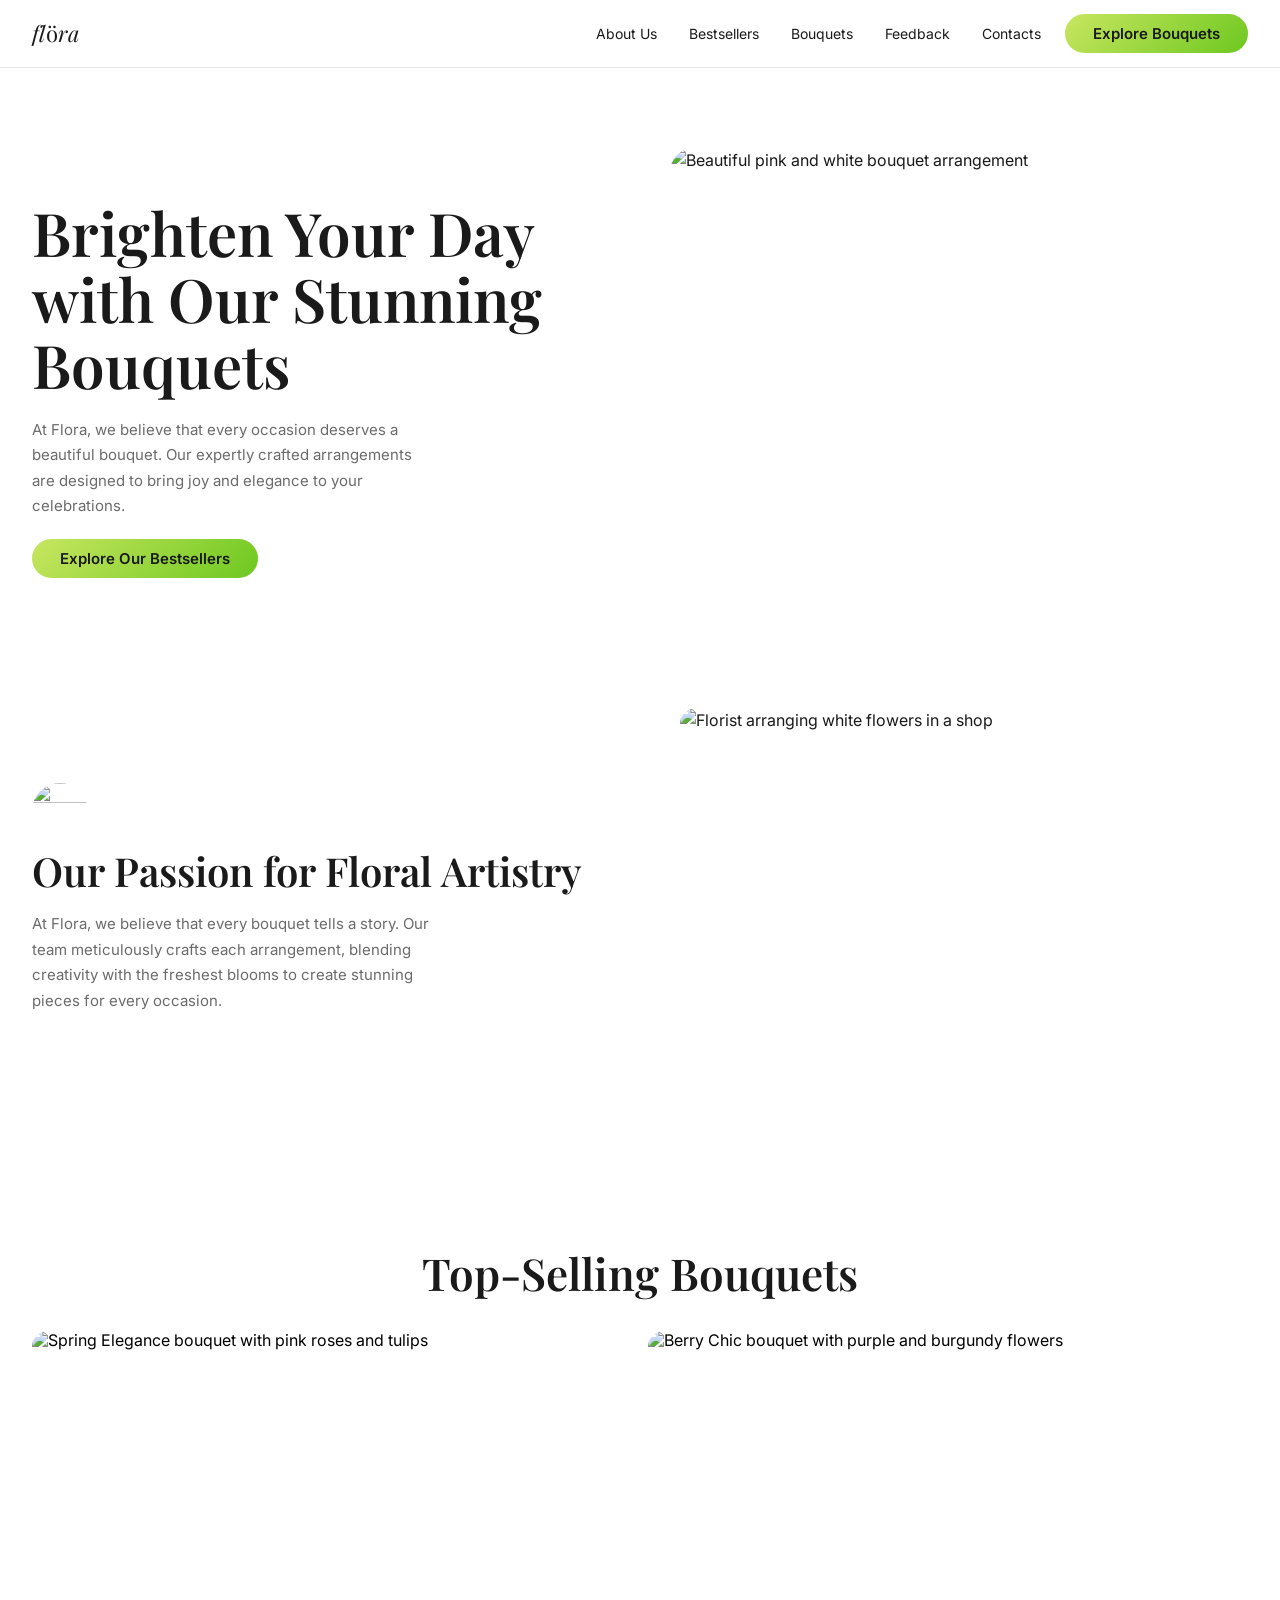
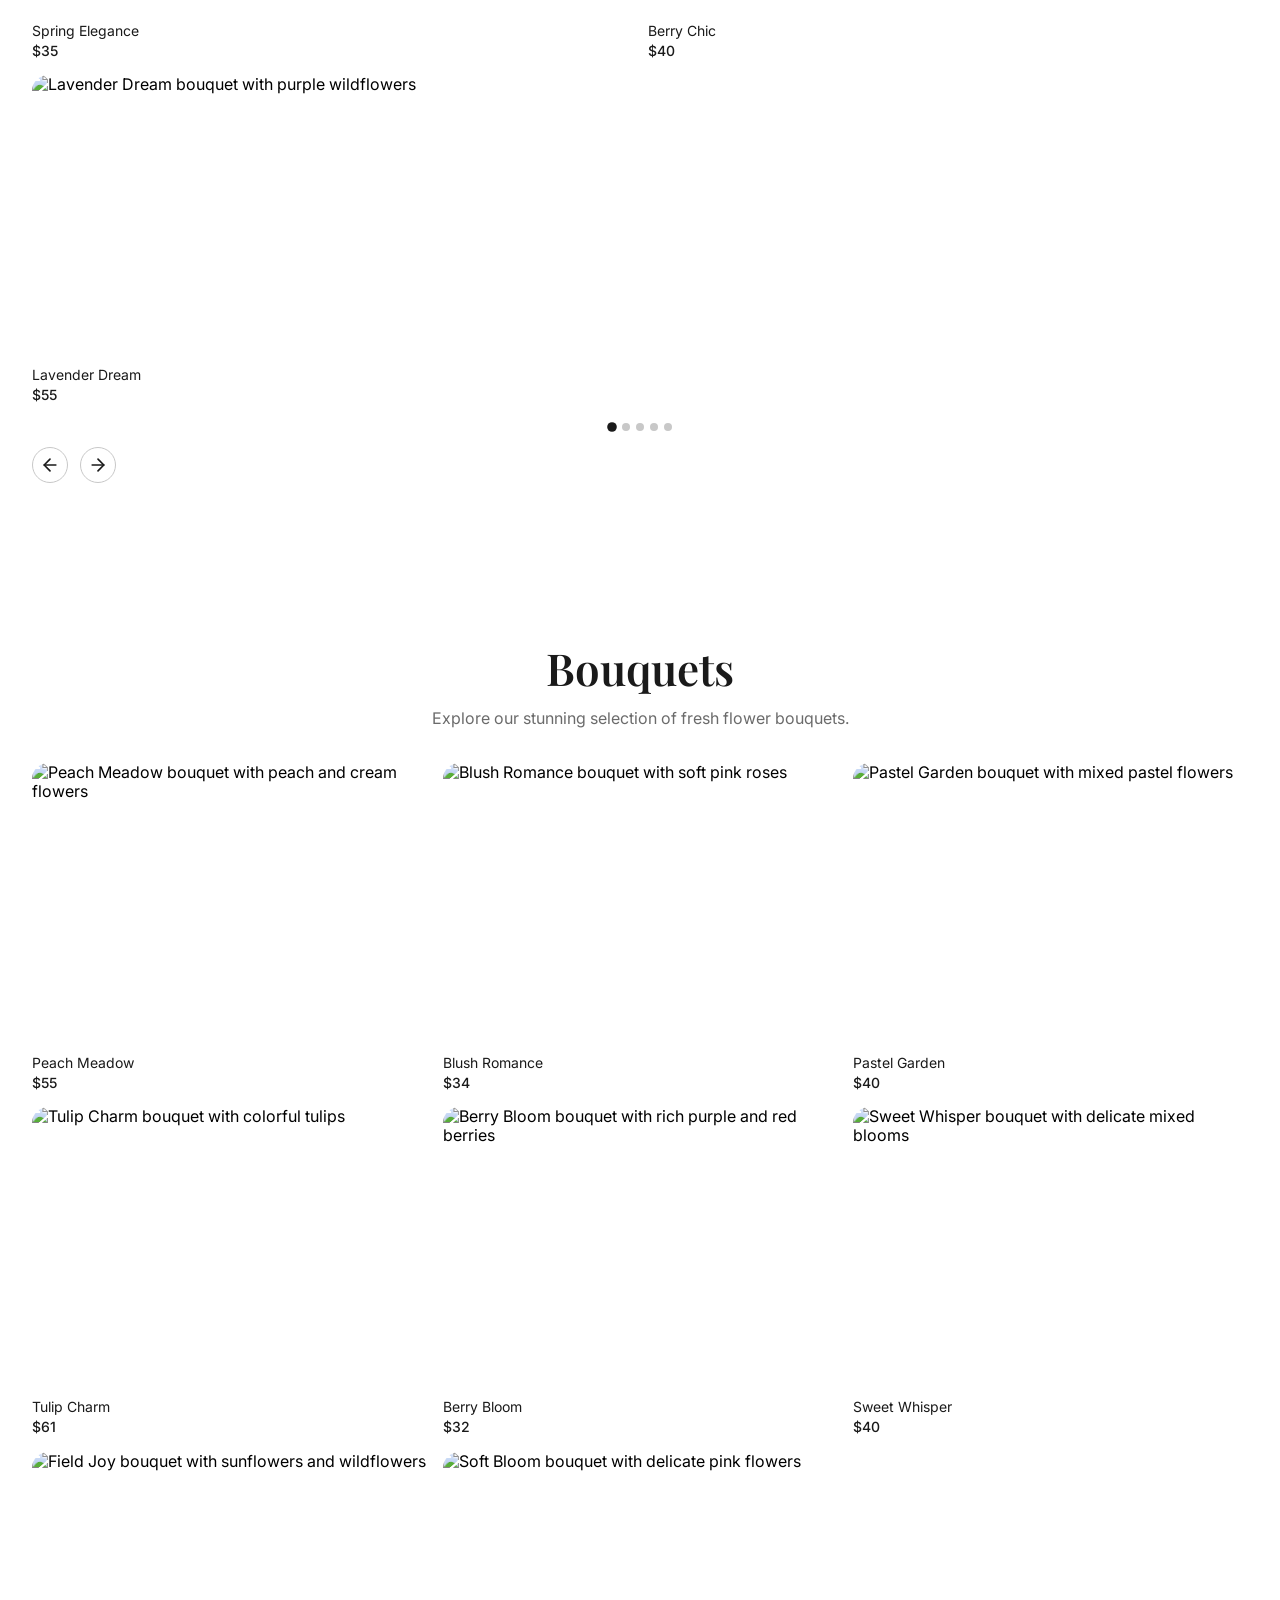
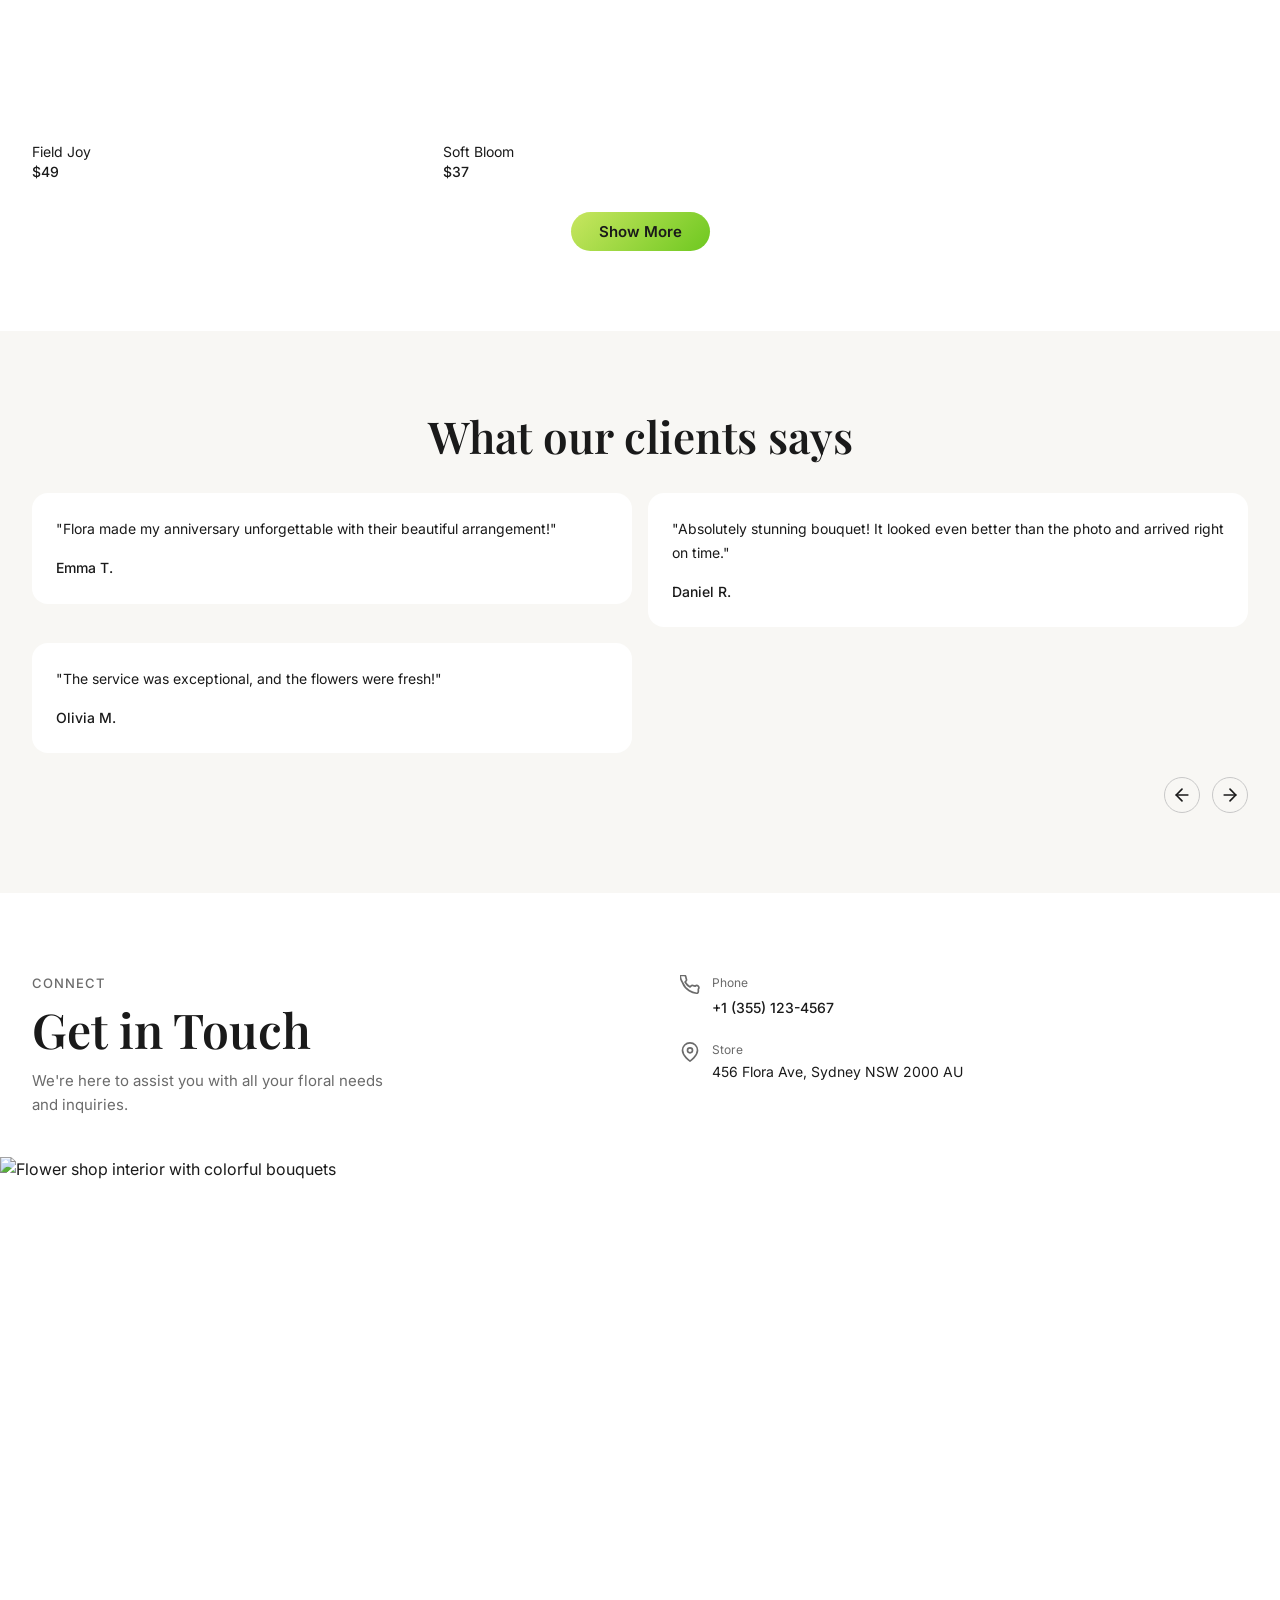
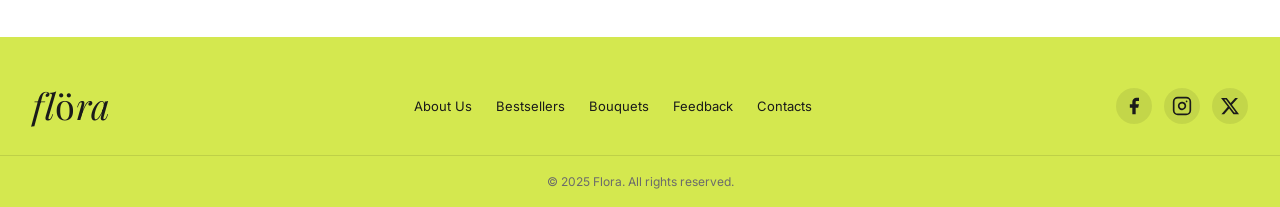
==== commit 47b2e1b6: "Add files via upload" ====
--- a/index.html
+++ b/index.html
@@ -3,16 +3,61 @@
   <head>
     <meta charset="UTF-8" />
     <meta name="viewport" content="width=device-width, initial-scale=1.0" />
+    <title>Flora — Stunning Bouquets</title>
     <meta name="description" content="At Flora, we believe that every occasion deserves a beautiful bouquet." />
-    <title>Flora — Stunning Bouquets</title>
+    <link rel="icon" type="image/svg+xml" href="images/favicon.svg" />
+    <link
+      rel="stylesheet"
+      href="https://cdnjs.cloudflare.com/ajax/libs/modern-normalize/2.0.0/modern-normalize.min.css"
+    />
+    <link
+      href="https://fonts.googleapis.com/css2?family=Playfair+Display:ital,wght@0,400;0,600;0,700;1,400&family=Inter:wght@300;400;500;600&display=swap"
+      rel="stylesheet"
+    />
     <link rel="stylesheet" href="css/styles.css" />
   </head>
   <body>
+    <!-- SVG Sprite -->
+    <div style="display:none" aria-hidden="true">
+      <svg xmlns="http://www.w3.org/2000/svg">
+        <symbol id="icon-menu" viewBox="0 0 24 24" fill="none" stroke="currentColor" stroke-width="2" stroke-linecap="round">
+          <line x1="3" y1="6" x2="21" y2="6"/><line x1="3" y1="12" x2="21" y2="12"/><line x1="3" y1="18" x2="21" y2="18"/>
+        </symbol>
+        <symbol id="icon-close" viewBox="0 0 24 24" fill="none" stroke="currentColor" stroke-width="2" stroke-linecap="round">
+          <line x1="18" y1="6" x2="6" y2="18"/><line x1="6" y1="6" x2="18" y2="18"/>
+        </symbol>
+        <symbol id="icon-arrow-left" viewBox="0 0 24 24" fill="none" stroke="currentColor" stroke-width="2" stroke-linecap="round" stroke-linejoin="round">
+          <line x1="19" y1="12" x2="5" y2="12"/><polyline points="12 19 5 12 12 5"/>
+        </symbol>
+        <symbol id="icon-arrow-right" viewBox="0 0 24 24" fill="none" stroke="currentColor" stroke-width="2" stroke-linecap="round" stroke-linejoin="round">
+          <line x1="5" y1="12" x2="19" y2="12"/><polyline points="12 5 19 12 12 19"/>
+        </symbol>
+        <symbol id="icon-phone" viewBox="0 0 24 24" fill="none" stroke="currentColor" stroke-width="2" stroke-linecap="round" stroke-linejoin="round">
+          <path d="M22 16.92v3a2 2 0 01-2.18 2 19.79 19.79 0 01-8.63-3.07A19.5 19.5 0 013.07 9.13a19.79 19.79 0 01-3.07-8.67A2 2 0 012 .5h3a2 2 0 012 1.72c.127.96.361 1.903.7 2.81a2 2 0 01-.45 2.11L6.09 8.41a16 16 0 006 6l1.27-1.27a2 2 0 012.11-.45c.907.339 1.85.573 2.81.7A2 2 0 0122 16.92z"/>
+        </symbol>
+        <symbol id="icon-location" viewBox="0 0 24 24" fill="none" stroke="currentColor" stroke-width="2" stroke-linecap="round" stroke-linejoin="round">
+          <path d="M21 10c0 7-9 13-9 13S3 17 3 10a9 9 0 0118 0z"/><circle cx="12" cy="10" r="3"/>
+        </symbol>
+        <symbol id="icon-facebook" viewBox="0 0 24 24" fill="currentColor">
+          <path d="M18 2h-3a5 5 0 00-5 5v3H7v4h3v8h4v-8h3l1-4h-4V7a1 1 0 011-1h3z"/>
+        </symbol>
+        <symbol id="icon-instagram" viewBox="0 0 24 24" fill="none" stroke="currentColor" stroke-width="2" stroke-linecap="round" stroke-linejoin="round">
+          <rect x="2" y="2" width="20" height="20" rx="5" ry="5"/><path d="M16 11.37A4 4 0 1112.63 8 4 4 0 0116 11.37z"/><line x1="17.5" y1="6.5" x2="17.51" y2="6.5"/>
+        </symbol>
+        <symbol id="icon-x" viewBox="0 0 24 24" fill="currentColor">
+          <path d="M18.244 2.25h3.308l-7.227 8.26 8.502 11.24H16.17l-5.214-6.817L4.99 21.75H1.68l7.73-8.835L1.254 2.25H8.08l4.713 6.231zm-1.161 17.52h1.833L7.084 4.126H5.117z"/>
+        </symbol>
+      </svg>
+    </div>
+
     <!-- HEADER -->
     <header class="header">
       <div class="container header__inner">
-        <a href="#" class="logo">fl<span>ö</span>ra</a>
-        <nav class="nav" id="nav">
+        <a href="#" class="logo" aria-label="Flora — home">
+          <span class="logo__text">fl<span class="logo__accent">ö</span>ra</span>
+        </a>
+
+        <nav class="nav" aria-label="Main navigation">
           <ul class="nav__list">
             <li><a href="#about" class="nav__link">About Us</a></li>
             <li><a href="#bestsellers" class="nav__link">Bestsellers</a></li>
@@ -21,286 +66,514 @@
             <li><a href="#contacts" class="nav__link">Contacts</a></li>
           </ul>
         </nav>
-        <a href="#bouquets" class="btn btn--green header__cta">Explore Bouquets</a>
-        <button class="burger" id="burger" aria-label="Open menu">
-          <span></span><span></span><span></span>
+
+        <a href="#bouquets" class="btn btn--primary header__cta">Explore Bouquets</a>
+
+        <button class="burger" type="button" aria-label="Open menu" aria-expanded="false" aria-controls="mobile-menu">
+          <svg width="24" height="24" aria-hidden="true"><use href="#icon-menu"/></svg>
         </button>
       </div>
     </header>
 
-    <!-- MOBILE NAV -->
-    <div class="mobile-nav" id="mobileNav">
-      <ul class="mobile-nav__list">
-        <li><a href="#about" class="mobile-nav__link">About Us</a></li>
-        <li><a href="#bestsellers" class="mobile-nav__link">Bestsellers</a></li>
-        <li><a href="#bouquets" class="mobile-nav__link">Bouquets</a></li>
-        <li><a href="#feedback" class="mobile-nav__link">Feedback</a></li>
-        <li><a href="#contacts" class="mobile-nav__link">Contacts</a></li>
-      </ul>
+    <!-- MOBILE MENU -->
+    <div class="mobile-menu" id="mobile-menu" aria-hidden="true">
+      <div class="mobile-menu__inner">
+        <div class="mobile-menu__top">
+          <a href="#" class="logo logo--dark" aria-label="Flora — home">
+            <span class="logo__text">fl<span class="logo__accent">ö</span>ra</span>
+          </a>
+          <button class="mobile-menu__close" type="button" aria-label="Close menu">
+            <svg width="24" height="24" aria-hidden="true"><use href="#icon-close"/></svg>
+          </button>
+        </div>
+        <nav aria-label="Mobile navigation">
+          <ul class="mobile-menu__list">
+            <li><a href="#about" class="mobile-menu__link">About Us</a></li>
+            <li><a href="#bestsellers" class="mobile-menu__link">Bestsellers</a></li>
+            <li><a href="#bouquets" class="mobile-menu__link">Bouquets</a></li>
+            <li><a href="#feedback" class="mobile-menu__link">Feedback</a></li>
+            <li><a href="#contacts" class="mobile-menu__link">Contacts</a></li>
+          </ul>
+        </nav>
+      </div>
     </div>
-
-    <!-- HERO -->
-    <section class="hero">
-      <div class="container hero__inner">
-        <div class="hero__text">
-          <h1 class="hero__title">Brighten Your Day with Our Stunning Bouquets</h1>
-          <p class="hero__desc">
-            At Flora, we believe that every occasion deserves a beautiful bouquet. Our expertly
-            crafted arrangements are designed to bring joy and elegance to your celebrations.
-          </p>
-          <a href="#bestsellers" class="btn btn--green">Explore Our Bestsellers</a>
-        </div>
-        <div class="hero__img-wrap">
-          <img src="images/preview__9_.webp" alt="Beautiful pink and white bouquet arrangement" class="hero__img" width="700" />
-        </div>
-      </div>
-    </section>
-
-    <!-- ABOUT -->
-    <section class="about" id="about">
-      <div class="container about__inner">
-        <div class="about__text">
-          <div class="about__icon">
-            <img src="https://images.unsplash.com/photo-1490750967868-88df5691166a?w=80&q=80" alt="" width="80" height="80" />
-          </div>
-          <h2 class="about__title">Our Passion for Floral Artistry</h2>
-          <p class="about__desc">
-            At Flora, we believe that every bouquet tells a story. Our team meticulously crafts each
-            arrangement, blending creativity with the freshest blooms to create stunning pieces for
-            every occasion.
-          </p>
-        </div>
-        <div class="about__img-wrap">
-          <img src="https://images.unsplash.com/photo-1558618666-fcd25c85cd64?w=600&q=80" alt="Florist arranging white flowers in a shop" class="about__img" width="600" />
-        </div>
-      </div>
-    </section>
-
-    <!-- BESTSELLERS -->
-    <section class="bestsellers" id="bestsellers">
-      <div class="container">
-        <h2 class="section-title">Top-Selling Bouquets</h2>
-        <div class="bestsellers__slider" id="bestsellersSlider">
-          <ul class="bestsellers__list" id="bestsellersTrack">
-            <li class="bestsellers__item">
-              <button class="card-btn" data-modal="modal">
-                <img src="images/preview__9_.webp" alt="Spring Elegance bouquet with pink roses and tulips" class="bestsellers__img" width="400" />
-                <p class="card__name">Spring Elegance</p>
-                <p class="card__price">$35</p>
-              </button>
-            </li>
-            <li class="bestsellers__item">
-              <button class="card-btn" data-modal="modal">
-                <img src="images/preview__8_.webp" alt="Berry Chic bouquet with purple and burgundy flowers" class="bestsellers__img" width="400" />
-                <p class="card__name">Berry Chic</p>
-                <p class="card__price">$40</p>
-              </button>
-            </li>
-            <li class="bestsellers__item">
-              <button class="card-btn" data-modal="modal">
-                <img src="images/preview__5_.webp" alt="Lavender Dream bouquet with purple wildflowers" class="bestsellers__img" width="400" />
-                <p class="card__name">Lavender Dream</p>
-                <p class="card__price">$55</p>
+    <div class="mobile-menu__backdrop" aria-hidden="true"></div>
+
+    <main>
+      <!-- HERO SECTION -->
+      <section class="hero" aria-label="Hero — Stunning Bouquets">
+        <div class="container hero__inner">
+          <div class="hero__content">
+            <h1 class="hero__title">Brighten Your Day with Our Stunning Bouquets</h1>
+            <p class="hero__desc">
+              At Flora, we believe that every occasion deserves a beautiful bouquet. Our expertly
+              crafted arrangements are designed to bring joy and elegance to your celebrations.
+            </p>
+            <a href="#bestsellers" class="btn btn--primary">Explore Our Bestsellers</a>
+          </div>
+          <div class="hero__image">
+            <img
+              src="https://images.unsplash.com/photo-1487530811015-780073d7a0c3?w=700&q=80"
+              alt="Beautiful pink and white bouquet arrangement"
+              width="600"
+              height="560"
+              loading="eager"
+            />
+          </div>
+        </div>
+      </section>
+
+      <!-- ABOUT SECTION -->
+      <section class="about section" id="about">
+        <div class="container about__inner">
+          <div class="about__text">
+            <div class="about__icon" aria-hidden="true">
+              <img src="https://images.unsplash.com/photo-1490750967868-88df5691166a?w=80&q=80" alt="" width="56" height="56" style="border-radius:50%;object-fit:cover;" />
+            </div>
+            <h2 class="about__title">Our Passion for Floral Artistry</h2>
+            <p class="about__desc">
+              At Flora, we believe that every bouquet tells a story. Our team meticulously crafts each
+              arrangement, blending creativity with the freshest blooms to create stunning pieces for
+              every occasion.
+            </p>
+          </div>
+          <div class="about__image">
+            <img
+              src="https://images.unsplash.com/photo-1558618666-fcd25c85cd64?w=600&q=80"
+              alt="Florist arranging white flowers in a shop"
+              width="560"
+              height="420"
+              loading="lazy"
+            />
+          </div>
+        </div>
+      </section>
+
+      <!-- BESTSELLERS / TOP-SELLING -->
+      <section class="bestsellers section" id="bestsellers">
+        <div class="container">
+          <h2 class="section__title">Top-Selling Bouquets</h2>
+          <div class="bestsellers__slider" role="region" aria-label="Top-selling bouquets slider">
+            <ul class="bestsellers__list">
+              <li class="bestsellers__item">
+                <button class="card card--clickable" type="button" aria-label="View Spring Elegance details">
+                  <div class="card__img-wrap">
+                    <img
+                      src="https://images.unsplash.com/photo-1562690868-60bbe7293e94?w=400&q=80"
+                      alt="Spring Elegance bouquet with pink roses and tulips"
+                      width="400"
+                      height="320"
+                      loading="lazy"
+                    />
+                  </div>
+                  <div class="card__info">
+                    <p class="card__name">Spring Elegance</p>
+                    <p class="card__price">$35</p>
+                  </div>
+                </button>
+              </li>
+              <li class="bestsellers__item">
+                <button class="card card--clickable" type="button" aria-label="View Berry Chic details">
+                  <div class="card__img-wrap">
+                    <img
+                      src="https://images.unsplash.com/photo-1519378058457-4c29a0a2efac?w=400&q=80"
+                      alt="Berry Chic bouquet with purple and burgundy flowers"
+                      width="400"
+                      height="320"
+                      loading="lazy"
+                    />
+                  </div>
+                  <div class="card__info">
+                    <p class="card__name">Berry Chic</p>
+                    <p class="card__price">$40</p>
+                  </div>
+                </button>
+              </li>
+              <li class="bestsellers__item">
+                <button class="card card--clickable" type="button" aria-label="View Lavender Dream details">
+                  <div class="card__img-wrap">
+                    <img
+                      src="https://images.unsplash.com/photo-1445838970582-c48b04cbba9a?w=400&q=80"
+                      alt="Lavender Dream bouquet with purple wildflowers"
+                      width="400"
+                      height="320"
+                      loading="lazy"
+                    />
+                  </div>
+                  <div class="card__info">
+                    <p class="card__name">Lavender Dream</p>
+                    <p class="card__price">$55</p>
+                  </div>
+                </button>
+              </li>
+            </ul>
+            <div class="slider__dots" aria-label="Slider pagination">
+              <button class="slider__dot slider__dot--active" type="button" aria-label="Slide 1"></button>
+              <button class="slider__dot" type="button" aria-label="Slide 2"></button>
+              <button class="slider__dot" type="button" aria-label="Slide 3"></button>
+              <button class="slider__dot" type="button" aria-label="Slide 4"></button>
+              <button class="slider__dot" type="button" aria-label="Slide 5"></button>
+            </div>
+            <div class="slider__arrows">
+              <button class="slider__btn" type="button" aria-label="Previous slide">
+                <svg width="20" height="20" aria-hidden="true"><use href="#icon-arrow-left"/></svg>
+              </button>
+              <button class="slider__btn" type="button" aria-label="Next slide">
+                <svg width="20" height="20" aria-hidden="true"><use href="#icon-arrow-right"/></svg>
+              </button>
+            </div>
+          </div>
+        </div>
+      </section>
+
+      <!-- BOUQUETS SECTION -->
+      <section class="bouquets section" id="bouquets">
+        <div class="container">
+          <h2 class="section__title">Bouquets</h2>
+          <p class="section__subtitle">Explore our stunning selection of fresh flower bouquets.</p>
+          <ul class="bouquets__grid">
+            <li>
+              <button class="card card--clickable" type="button" aria-label="View Peach Meadow details">
+                <div class="card__img-wrap">
+                  <img src="https://images.unsplash.com/photo-1496062031456-07b8f162a322?w=400&q=80" alt="Peach Meadow bouquet with peach and cream flowers" width="400" height="300" loading="lazy"/>
+                </div>
+                <div class="card__info">
+                  <p class="card__name">Peach Meadow</p>
+                  <p class="card__price">$55</p>
+                </div>
+              </button>
+            </li>
+            <li>
+              <button class="card card--clickable" type="button" aria-label="View Blush Romance details">
+                <div class="card__img-wrap">
+                  <img src="https://images.unsplash.com/photo-1490750967868-88df5691166a?w=400&q=80" alt="Blush Romance bouquet with soft pink roses" width="400" height="300" loading="lazy"/>
+                </div>
+                <div class="card__info">
+                  <p class="card__name">Blush Romance</p>
+                  <p class="card__price">$34</p>
+                </div>
+              </button>
+            </li>
+            <li>
+              <button class="card card--clickable" type="button" aria-label="View Pastel Garden details">
+                <div class="card__img-wrap">
+                  <img src="https://images.unsplash.com/photo-1525310072745-f49212b5ac6d?w=400&q=80" alt="Pastel Garden bouquet with mixed pastel flowers" width="400" height="300" loading="lazy"/>
+                </div>
+                <div class="card__info">
+                  <p class="card__name">Pastel Garden</p>
+                  <p class="card__price">$40</p>
+                </div>
+              </button>
+            </li>
+            <li>
+              <button class="card card--clickable" type="button" aria-label="View Tulip Charm details">
+                <div class="card__img-wrap">
+                  <img src="https://images.unsplash.com/photo-1462275646964-a0e3386b89fa?w=400&q=80" alt="Tulip Charm bouquet with colorful tulips" width="400" height="300" loading="lazy"/>
+                </div>
+                <div class="card__info">
+                  <p class="card__name">Tulip Charm</p>
+                  <p class="card__price">$61</p>
+                </div>
+              </button>
+            </li>
+            <li>
+              <button class="card card--clickable" type="button" aria-label="View Berry Bloom details">
+                <div class="card__img-wrap">
+                  <img src="https://images.unsplash.com/photo-1487530811015-780073d7a0c3?w=400&q=80" alt="Berry Bloom bouquet with rich purple and red berries" width="400" height="300" loading="lazy"/>
+                </div>
+                <div class="card__info">
+                  <p class="card__name">Berry Bloom</p>
+                  <p class="card__price">$32</p>
+                </div>
+              </button>
+            </li>
+            <li>
+              <button class="card card--clickable" type="button" aria-label="View Sweet Whisper details">
+                <div class="card__img-wrap">
+                  <img src="https://images.unsplash.com/photo-1519378058457-4c29a0a2efac?w=400&q=80" alt="Sweet Whisper bouquet with delicate mixed blooms" width="400" height="300" loading="lazy"/>
+                </div>
+                <div class="card__info">
+                  <p class="card__name">Sweet Whisper</p>
+                  <p class="card__price">$40</p>
+                </div>
+              </button>
+            </li>
+            <li>
+              <button class="card card--clickable" type="button" aria-label="View Field Joy details">
+                <div class="card__img-wrap">
+                  <img src="https://images.unsplash.com/photo-1463077828941-14c3d7ba1e66?w=400&q=80" alt="Field Joy bouquet with sunflowers and wildflowers" width="400" height="300" loading="lazy"/>
+                </div>
+                <div class="card__info">
+                  <p class="card__name">Field Joy</p>
+                  <p class="card__price">$49</p>
+                </div>
+              </button>
+            </li>
+            <li>
+              <button class="card card--clickable" type="button" aria-label="View Soft Bloom details">
+                <div class="card__img-wrap">
+                  <img src="https://images.unsplash.com/photo-1562690868-60bbe7293e94?w=400&q=80" alt="Soft Bloom bouquet with delicate pink flowers" width="400" height="300" loading="lazy"/>
+                </div>
+                <div class="card__info">
+                  <p class="card__name">Soft Bloom</p>
+                  <p class="card__price">$37</p>
+                </div>
               </button>
             </li>
           </ul>
-        </div>
-        <div class="bestsellers__controls">
-          <div class="bestsellers__dots" id="bestsellersDots"></div>
-          <div class="bestsellers__arrows">
-            <button class="arrow arrow--prev" id="prevBtn" aria-label="Previous">&#8592;</button>
-            <button class="arrow arrow--next" id="nextBtn" aria-label="Next">&#8594;</button>
-          </div>
-        </div>
-      </div>
-    </section>
-
-    <!-- BOUQUETS -->
-    <section class="bouquets" id="bouquets">
-      <div class="container">
-        <h2 class="section-title">Bouquets</h2>
-        <p class="section-sub">Explore our stunning selection of fresh flower bouquets.</p>
-        <ul class="bouquets__list" id="bouquetsList">
-          <li class="bouquets__item">
-            <button class="card-btn" data-modal="modal">
-              <img src="images/preview__7_.webp" alt="Peach Meadow bouquet with peach and cream flowers" class="bouquets__img" width="400" />
-              <p class="card__name">Peach Meadow</p>
-              <p class="card__price">$55</p>
-            </button>
-          </li>
-          <li class="bouquets__item">
-            <button class="card-btn" data-modal="modal">
-              <img src="images/preview__6_.webp" alt="Blush Romance bouquet with soft pink roses" class="bouquets__img" width="400" />
-              <p class="card__name">Blush Romance</p>
-              <p class="card__price">$34</p>
-            </button>
-          </li>
-          <li class="bouquets__item">
-            <button class="card-btn" data-modal="modal">
-              <img src="images/preview__5_.webp" alt="Pastel Garden bouquet with mixed pastel flowers" class="bouquets__img" width="400" />
-              <p class="card__name">Pastel Garden</p>
-              <p class="card__price">$40</p>
-            </button>
-          </li>
-          <li class="bouquets__item">
-            <button class="card-btn" data-modal="modal">
-              <img src="images/preview__4_.webp" alt="Tulip Charm bouquet with colorful tulips" class="bouquets__img" width="400" />
-              <p class="card__name">Tulip Charm</p>
-              <p class="card__price">$61</p>
-            </button>
-          </li>
-          <li class="bouquets__item hidden">
-            <button class="card-btn" data-modal="modal">
-              <img src="images/preview__3_.webp" alt="Berry Bloom bouquet with rich purple and red berries" class="bouquets__img" width="400" />
-              <p class="card__name">Berry Bloom</p>
-              <p class="card__price">$32</p>
-            </button>
-          </li>
-          <li class="bouquets__item hidden">
-            <button class="card-btn" data-modal="modal">
-              <img src="images/preview__2_.webp" alt="Sweet Whisper bouquet with delicate mixed blooms" class="bouquets__img" width="400" />
-              <p class="card__name">Sweet Whisper</p>
-              <p class="card__price">$40</p>
-            </button>
-          </li>
-          <li class="bouquets__item hidden">
-            <button class="card-btn" data-modal="modal">
-              <img src="images/preview__1_.webp" alt="Field Joy bouquet with sunflowers and wildflowers" class="bouquets__img" width="400" />
-              <p class="card__name">Field Joy</p>
-              <p class="card__price">$49</p>
-            </button>
-          </li>
-          <li class="bouquets__item hidden">
-            <button class="card-btn" data-modal="modal">
-              <img src="images/preview.webp" alt="Soft Bloom bouquet with delicate pink flowers" class="bouquets__img" width="400" />
-              <p class="card__name">Soft Bloom</p>
-              <p class="card__price">$37</p>
-            </button>
-          </li>
-        </ul>
-        <button class="btn btn--green bouquets__more" id="showMoreBtn">Show More</button>
-      </div>
-    </section>
-
-    <!-- FEEDBACK -->
-    <section class="feedback" id="feedback">
-      <div class="container">
-        <h2 class="section-title">What our clients says</h2>
-        <div class="feedback__slider">
-          <ul class="feedback__list" id="feedbackTrack">
-            <li class="feedback__item">
-              <blockquote class="feedback__quote">"Flora made my anniversary unforgettable with their beautiful arrangement!"</blockquote>
-              <p class="feedback__author">Emma T.</p>
-            </li>
-            <li class="feedback__item">
-              <blockquote class="feedback__quote">"Absolutely stunning bouquet! It looked even better than the photo and arrived right on time."</blockquote>
-              <p class="feedback__author">Daniel R.</p>
-            </li>
-            <li class="feedback__item">
-              <blockquote class="feedback__quote">"The service was exceptional, and the flowers were fresh!"</blockquote>
-              <p class="feedback__author">Olivia M.</p>
-            </li>
-          </ul>
-          <div class="feedback__arrows">
-            <button class="arrow arrow--prev" id="feedbackPrev" aria-label="Previous">&#8592;</button>
-            <button class="arrow arrow--next" id="feedbackNext" aria-label="Next">&#8594;</button>
-          </div>
-        </div>
-      </div>
-    </section>
-
-    <!-- CONTACTS -->
-    <section class="contacts" id="contacts">
-      <div class="container contacts__inner">
-        <div class="contacts__text">
-          <p class="contacts__label">Connect</p>
-          <h2 class="contacts__title">Get in Touch</h2>
-          <p class="contacts__desc">We're here to assist you with all your floral needs and inquiries.</p>
-          <ul class="contacts__list">
+          <div class="bouquets__more">
+            <button class="btn btn--primary" type="button">Show More</button>
+          </div>
+        </div>
+      </section>
+
+      <!-- FEEDBACK SECTION -->
+      <section class="feedback section" id="feedback">
+        <div class="container">
+          <h2 class="section__title">What our clients says</h2>
+          <div class="feedback__slider" role="region" aria-label="Client testimonials">
+            <ul class="feedback__list">
+              <li class="feedback__item">
+                <blockquote class="testimonial">
+                  <p class="testimonial__text">"Flora made my anniversary unforgettable with their beautiful arrangement!"</p>
+                  <footer class="testimonial__author">Emma T.</footer>
+                </blockquote>
+              </li>
+              <li class="feedback__item">
+                <blockquote class="testimonial">
+                  <p class="testimonial__text">"Absolutely stunning bouquet! It looked even better than the photo and arrived right on time."</p>
+                  <footer class="testimonial__author">Daniel R.</footer>
+                </blockquote>
+              </li>
+              <li class="feedback__item">
+                <blockquote class="testimonial">
+                  <p class="testimonial__text">"The service was exceptional, and the flowers were fresh!"</p>
+                  <footer class="testimonial__author">Olivia M.</footer>
+                </blockquote>
+              </li>
+            </ul>
+            <div class="feedback__arrows">
+              <button class="slider__btn" type="button" aria-label="Previous review">
+                <svg width="20" height="20" aria-hidden="true"><use href="#icon-arrow-left"/></svg>
+              </button>
+              <button class="slider__btn" type="button" aria-label="Next review">
+                <svg width="20" height="20" aria-hidden="true"><use href="#icon-arrow-right"/></svg>
+              </button>
+            </div>
+          </div>
+        </div>
+      </section>
+
+      <!-- CONTACTS SECTION -->
+      <section class="contacts section" id="contacts">
+        <div class="container contacts__inner">
+          <div class="contacts__text">
+            <p class="contacts__label">Connect</p>
+            <h2 class="contacts__title">Get in Touch</h2>
+            <p class="contacts__desc">We're here to assist you with all your floral needs and inquiries.</p>
+          </div>
+          <ul class="contacts__details">
             <li class="contacts__item">
-              <span class="contacts__icon">&#128222;</span>
+              <svg class="contacts__icon" width="20" height="20" aria-hidden="true"><use href="#icon-phone"/></svg>
               <div>
-                <p class="contacts__item-label">Phone</p>
+                <p class="contacts__detail-label">Phone</p>
                 <a href="tel:+13551234567" class="contacts__link">+1 (355) 123-4567</a>
               </div>
             </li>
             <li class="contacts__item">
-              <span class="contacts__icon">&#128205;</span>
+              <svg class="contacts__icon" width="20" height="20" aria-hidden="true"><use href="#icon-location"/></svg>
               <div>
-                <p class="contacts__item-label">Store</p>
-                <p class="contacts__addr">456 Flora Ave, Sydney NSW 2000 AU</p>
+                <p class="contacts__detail-label">Store</p>
+                <address class="contacts__address">456 Flora Ave, Sydney NSW 2000 AU</address>
               </div>
             </li>
           </ul>
         </div>
-        <div class="contacts__img-wrap">
-          <img src="https://images.unsplash.com/photo-1561181286-d3fee7d55364?w=1400&q=70" alt="Flower shop interior with colorful bouquets" class="contacts__img" width="1400" />
-        </div>
-      </div>
-    </section>
+        <div class="contacts__map">
+          <img
+            src="https://images.unsplash.com/photo-1561181286-d3fee7d55364?w=1400&q=70"
+            alt="Flower shop interior with colorful bouquets"
+            width="1336"
+            height="400"
+            loading="lazy"
+          />
+        </div>
+      </section>
+    </main>
 
     <!-- FOOTER -->
     <footer class="footer">
       <div class="container footer__inner">
-        <a href="#" class="logo logo--white">fl<span>ö</span>ra</a>
-        <nav class="footer__nav">
-          <ul class="footer__nav-list">
-            <li><a href="#about" class="footer__nav-link">About Us</a></li>
-            <li><a href="#bestsellers" class="footer__nav-link">Bestsellers</a></li>
-            <li><a href="#bouquets" class="footer__nav-link">Bouquets</a></li>
-            <li><a href="#feedback" class="footer__nav-link">Feedback</a></li>
-            <li><a href="#contacts" class="footer__nav-link">Contacts</a></li>
+        <a href="#" class="logo logo--light" aria-label="Flora — home">
+          <span class="logo__text logo__text--lg">fl<span class="logo__accent">ö</span>ra</span>
+        </a>
+        <nav aria-label="Footer navigation">
+          <ul class="footer__nav">
+            <li><a href="#about" class="footer__link">About Us</a></li>
+            <li><a href="#bestsellers" class="footer__link">Bestsellers</a></li>
+            <li><a href="#bouquets" class="footer__link">Bouquets</a></li>
+            <li><a href="#feedback" class="footer__link">Feedback</a></li>
+            <li><a href="#contacts" class="footer__link">Contacts</a></li>
           </ul>
         </nav>
         <ul class="footer__socials">
-          <li><a href="#" class="footer__social-link" aria-label="Facebook">&#9711;</a></li>
-          <li><a href="#" class="footer__social-link" aria-label="Instagram">&#9711;</a></li>
-          <li><a href="#" class="footer__social-link" aria-label="X">&#9711;</a></li>
+          <li>
+            <a href="#" class="footer__social" aria-label="Facebook">
+              <svg width="20" height="20" aria-hidden="true"><use href="#icon-facebook"/></svg>
+            </a>
+          </li>
+          <li>
+            <a href="#" class="footer__social" aria-label="Instagram">
+              <svg width="20" height="20" aria-hidden="true"><use href="#icon-instagram"/></svg>
+            </a>
+          </li>
+          <li>
+            <a href="#" class="footer__social" aria-label="X (Twitter)">
+              <svg width="20" height="20" aria-hidden="true"><use href="#icon-x"/></svg>
+            </a>
+          </li>
         </ul>
       </div>
-      <p class="footer__copy">© 2025 Flora. All rights reserved.</p>
+      <div class="footer__bottom">
+        <div class="container">
+          <p class="footer__copy">© 2025 Flora. All rights reserved.</p>
+        </div>
+      </div>
     </footer>
 
-    <!-- MODAL -->
-    <div class="modal" id="modal" role="dialog" aria-modal="true" aria-label="Bouquet details">
-      <div class="modal__backdrop" id="modalBackdrop"></div>
-      <div class="modal__content">
-        <button class="modal__close" id="modalClose" aria-label="Close">&#10005;</button>
-        <img src="images/preview__9_.webp" alt="Spring Elegance bouquet" class="modal__img" id="modalImg" width="600" />
-        <div class="modal__body">
-          <h2 class="modal__title" id="modalTitle">Spring Elegance</h2>
-          <p class="modal__price" id="modalPrice">$35</p>
-          <p class="modal__desc">
-            Each stem is carefully selected to create a bouquet that radiates freshness, elegance,
-            and the gentle charm of spring. Whether you're celebrating a birthday, sending love, or
-            simply brightening someone's day, this arrangement is sure to bring warm smiles and
-            lasting impressions.
-          </p>
-          <button class="btn btn--green modal__buy" id="modalBuy">Buy now</button>
+    <!-- PRODUCT MODAL -->
+    <div class="modal" id="modal-product" role="dialog" aria-modal="true" aria-labelledby="modal-product-title" aria-hidden="true">
+      <div class="modal__overlay modal__close-trigger"></div>
+      <div class="modal__box">
+        <button class="modal__close modal__close-trigger" type="button" aria-label="Close">
+          <svg width="24" height="24" aria-hidden="true"><use href="#icon-close"/></svg>
+        </button>
+        <div class="modal__product">
+          <div class="modal__product-img">
+            <img
+              src="https://images.unsplash.com/photo-1562690868-60bbe7293e94?w=600&q=80"
+              alt="Spring Elegance bouquet"
+              width="500"
+              height="560"
+              id="modal-product-img"
+            />
+          </div>
+          <div class="modal__product-info">
+            <h2 class="modal__product-name" id="modal-product-title">Spring Elegance</h2>
+            <p class="modal__product-price">$35</p>
+            <p class="modal__product-desc">
+              Each stem is carefully selected to create a bouquet that radiates freshness, elegance,
+              and the gentle charm of spring. Whether you're celebrating a birthday, sending love, or
+              simply brightening someone's day, this arrangement is sure to bring warm smiles and
+              lasting impressions.
+            </p>
+            <div class="modal__product-actions">
+              <button class="btn btn--primary btn--buy" type="button" id="btn-buy-now">Buy now</button>
+              <div class="modal__qty">
+                <input type="number" value="1" min="1" max="99" class="modal__qty-input" aria-label="Quantity" />
+              </div>
+            </div>
+          </div>
         </div>
       </div>
     </div>
 
-    <!-- ORDER FORM -->
-    <div class="order-overlay" id="orderOverlay" role="dialog" aria-modal="true" aria-label="Order">
-      <div class="order-overlay__backdrop" id="orderBackdrop"></div>
-      <div class="order-overlay__content">
-        <button class="modal__close" id="orderClose" aria-label="Close">&#10005;</button>
-        <h2 class="order__title">Order</h2>
-        <div class="order__form">
-          <label class="order__label" for="orderName">Name<span>*</span></label>
-          <input class="order__input" id="orderName" type="text" placeholder="Your name" />
-          <label class="order__label" for="orderPhone">Phone<span>*</span></label>
-          <input class="order__input" id="orderPhone" type="tel" placeholder="+1 (000) 000-0000" />
-          <label class="order__label" for="orderAddress">Address<span>*</span></label>
-          <input class="order__input" id="orderAddress" type="text" placeholder="Your address" />
-          <label class="order__label" for="orderMessage">Message</label>
-          <textarea class="order__input order__textarea" id="orderMessage" rows="3" placeholder="Any notes..."></textarea>
-          <button class="btn btn--green order__submit">Go to Checkout</button>
+    <!-- ORDER MODAL -->
+    <div class="modal" id="modal-order" role="dialog" aria-modal="true" aria-labelledby="modal-order-title" aria-hidden="true">
+      <div class="modal__overlay modal__close-trigger"></div>
+      <div class="modal__box modal__box--order">
+        <button class="modal__close modal__close-trigger" type="button" aria-label="Close">
+          <svg width="24" height="24" aria-hidden="true"><use href="#icon-close"/></svg>
+        </button>
+        <h2 class="modal__order-title" id="modal-order-title">Order</h2>
+        <div class="modal__order-form">
+          <div class="form-group">
+            <label for="order-name" class="form-label">Name*</label>
+            <input type="text" id="order-name" class="form-input" placeholder="Ann" required />
+          </div>
+          <div class="form-group">
+            <label for="order-phone" class="form-label">Phone*</label>
+            <input type="tel" id="order-phone" class="form-input" placeholder="+1 (555) 123-4567" required />
+          </div>
+          <div class="form-group">
+            <label for="order-address" class="form-label">Adress*</label>
+            <input type="text" id="order-address" class="form-input" placeholder="456 Floral Ave, Sydney NSW 2000 AU" required />
+          </div>
+          <div class="form-group">
+            <label for="order-message" class="form-label">Message</label>
+            <textarea id="order-message" class="form-textarea" placeholder="Type your message..." rows="5"></textarea>
+          </div>
+          <div class="form-submit">
+            <button type="button" class="btn btn--primary btn--checkout">Go to Checkout</button>
+          </div>
         </div>
       </div>
     </div>
 
-    <script src="js/main.js"></script>
+    <script>
+      // Mobile menu
+      const burger = document.querySelector('.burger');
+      const mobileMenu = document.getElementById('mobile-menu');
+      const mobileClose = document.querySelector('.mobile-menu__close');
+      const mobileBackdrop = document.querySelector('.mobile-menu__backdrop');
+      const mobileLinks = document.querySelectorAll('.mobile-menu__link');
+
+      function openMenu() {
+        mobileMenu.classList.add('is-open');
+        mobileMenu.setAttribute('aria-hidden', 'false');
+        burger.setAttribute('aria-expanded', 'true');
+        document.body.style.overflow = 'hidden';
+      }
+      function closeMenu() {
+        mobileMenu.classList.remove('is-open');
+        mobileMenu.setAttribute('aria-hidden', 'true');
+        burger.setAttribute('aria-expanded', 'false');
+        document.body.style.overflow = '';
+      }
+
+      burger.addEventListener('click', openMenu);
+      mobileClose.addEventListener('click', closeMenu);
+      mobileBackdrop.addEventListener('click', closeMenu);
+      mobileLinks.forEach(link => link.addEventListener('click', closeMenu));
+
+      // Modals
+      const modalProduct = document.getElementById('modal-product');
+      const modalOrder = document.getElementById('modal-order');
+
+      function openModal(modal) {
+        modal.classList.add('is-open');
+        modal.setAttribute('aria-hidden', 'false');
+        document.body.style.overflow = 'hidden';
+      }
+      function closeModal(modal) {
+        modal.classList.remove('is-open');
+        modal.setAttribute('aria-hidden', 'true');
+        document.body.style.overflow = '';
+      }
+
+      document.querySelectorAll('.card--clickable').forEach(card => {
+        card.addEventListener('click', () => openModal(modalProduct));
+      });
+
+      document.getElementById('btn-buy-now').addEventListener('click', () => {
+        closeModal(modalProduct);
+        openModal(modalOrder);
+      });
+
+      document.querySelectorAll('.modal__close-trigger').forEach(el => {
+        el.addEventListener('click', function () {
+          const modal = this.closest('.modal');
+          if (modal) closeModal(modal);
+        });
+      });
+
+      document.addEventListener('keydown', e => {
+        if (e.key === 'Escape') {
+          if (modalProduct.classList.contains('is-open')) closeModal(modalProduct);
+          if (modalOrder.classList.contains('is-open')) closeModal(modalOrder);
+          closeMenu();
+        }
+      });
+    </script>
   </body>
 </html>
